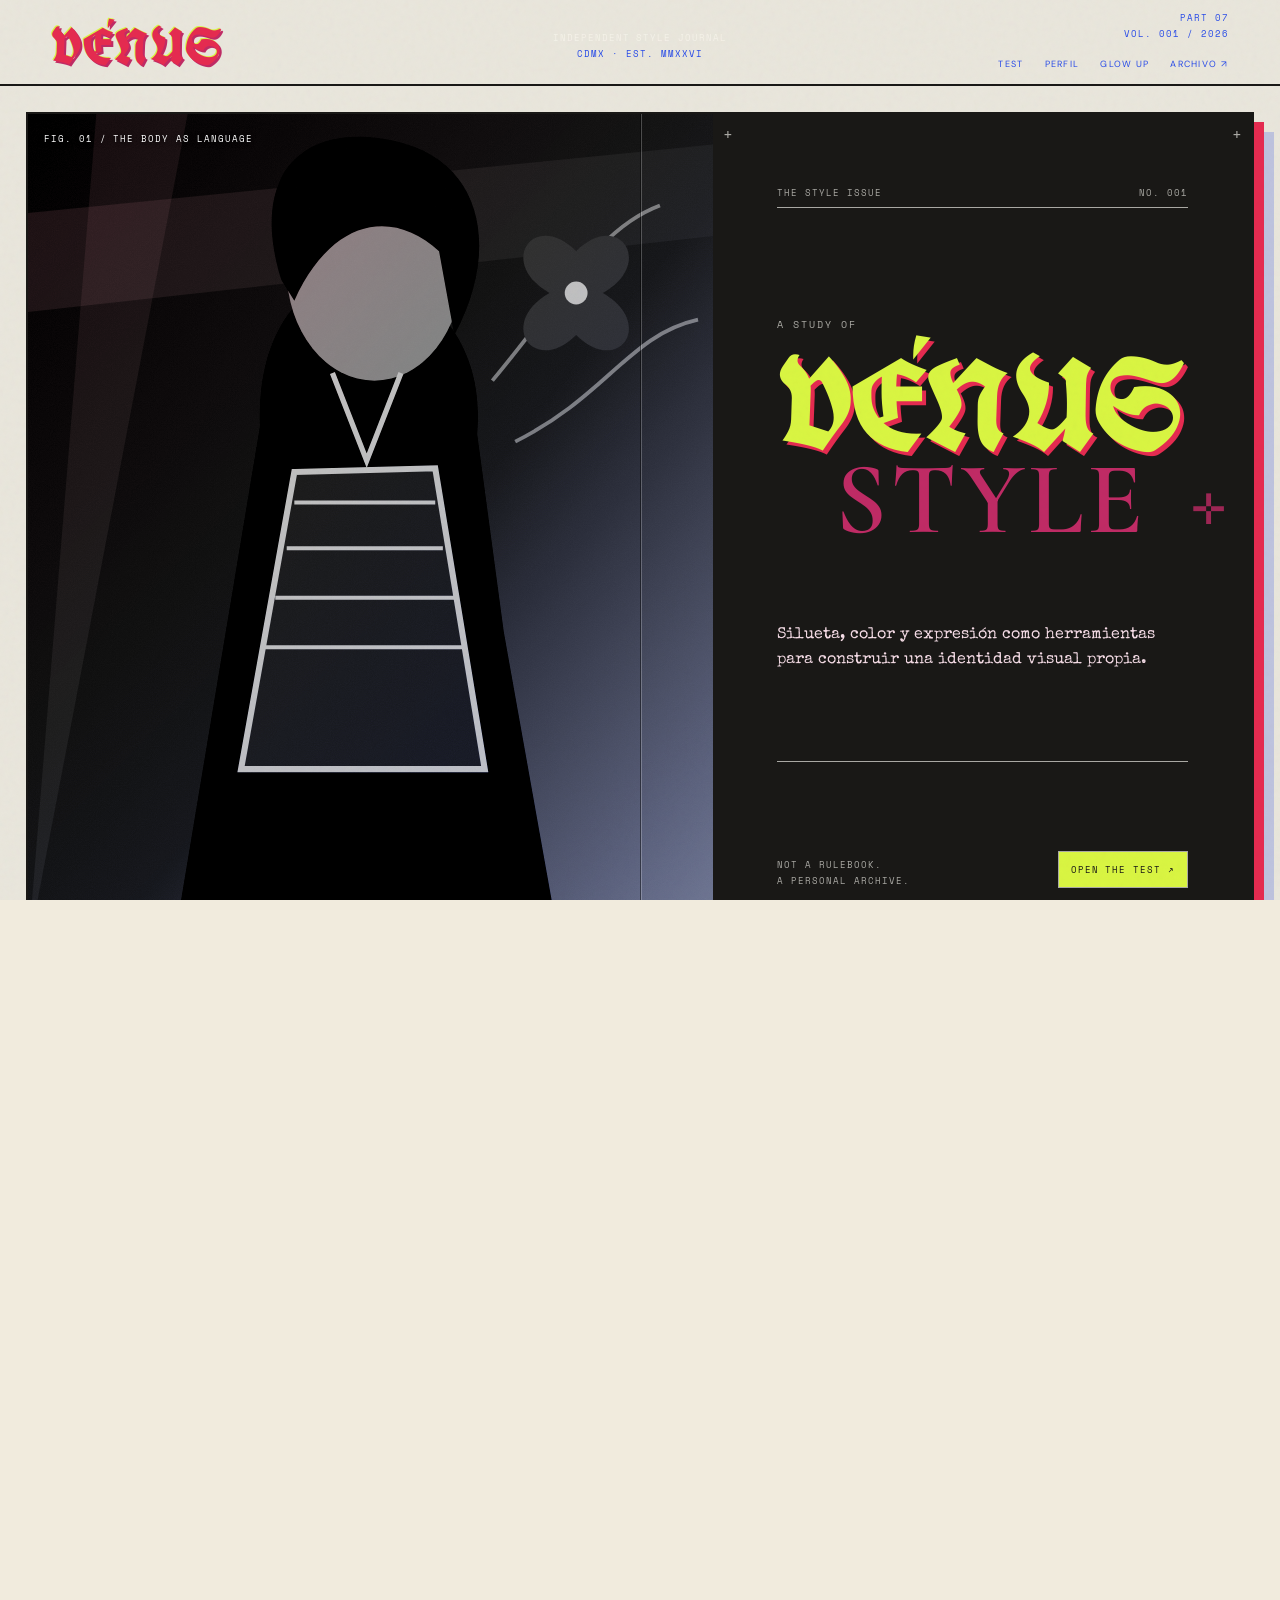
==== index.html @ 37c967b7 "fix: load shared navigation behavior on every page" ====
<!doctype html>
<html lang="es">
<head>
<meta charset="utf-8">
<meta name="viewport" content="width=device-width, initial-scale=1">
<meta name="theme-color" content="#171717">
<meta name="description" content="VÉNUS: archivo editorial de silueta, color y expresión personal."><meta name="robots" content="noindex,nofollow,noarchive">
<title>VÉNUS — Personal Style Journal / Part 07</title>
<link rel="preconnect" href="https://fonts.googleapis.com">
<link rel="preconnect" href="https://fonts.gstatic.com" crossorigin>
<link href="https://fonts.googleapis.com/css2?family=UnifrakturCook:wght@700&family=Special+Elite&family=Space+Mono:wght@400;700&family=Cormorant+Garamond:ital,wght@0,500;0,600;1,500;1,600&family=DM+Sans:wght@400;500;600;700&display=swap" rel="stylesheet">
<link rel="stylesheet" href="styles.css">
</head>
<body class="venus-home">
<a class="v-skip" href="#contenido">Saltar al contenido</a>
<header class="journal-masthead">
  <a class="journal-logo" href="index.html" aria-label="VÉNUS, inicio">VÉNUS</a>
  <div class="masthead-center">INDEPENDENT STYLE JOURNAL<br><span>CDMX · EST. MMXXVI</span></div>
  <div class="masthead-issue">PART 07<br>VOL. 001 / 2026<br><nav class="masthead-links" data-global-nav aria-label="Navegación principal"><a data-nav-link href="app-v2.html">TEST</a><a data-nav-link href="perfil.html">PERFIL</a><a data-nav-link href="glowup.html">GLOW UP</a><a data-nav-link href="archivo.html">ARCHIVO ↗</a></div></div>
</header>
<main id="contenido" class="journal-main">
  <section class="cover-spread spread" aria-labelledby="cover-title">
    <div class="cover-image spread-page">
      <img src="assets/img/venus-editorial-punk.svg" alt="Fotografía editorial de moda con silueta dramática y movimiento">
      <span class="image-stamp">FIG. 01 / THE BODY AS LANGUAGE</span>
      <span class="image-credit">VÉNUS · ORIGINAL VECTOR PLATE</span>
    </div>
    <div class="cover-black spread-page">
      <div class="cut-mark cut-tl">+</div><div class="cut-mark cut-tr">+</div><div class="cut-mark cut-bl">+</div><div class="cut-mark cut-br">+</div>
      <div class="cover-meta"><span>THE STYLE ISSUE</span><span>NO. 001</span></div>
      <h1 id="cover-title"><span class="cover-small">A STUDY OF</span><span class="cover-venus">VÉNUS</span><span class="cover-title-line">STYLE</span></h1>
      <p class="cover-deck">Silueta, color y expresión como herramientas para construir una identidad visual propia.</p>
      <div class="cover-rule"></div>
      <div class="cover-bottom"><span>NOT A RULEBOOK.<br>A PERSONAL ARCHIVE.</span><a href="app-v2.html">OPEN THE TEST ↗</a></div>
      <span class="cross-glyph" aria-hidden="true">✛</span>
    </div>
  </section>

  <div class="ticker-strip"><span>FORM / COLOR / ATTITUDE</span><span>VÉNUS PERSONAL STYLE JOURNAL</span><span>PART 7 — 2026</span></div>

  <section class="editorial-spread spread" id="sistema">
    <div class="spread-copy spread-page">
      <div class="folio-line"><span>01 — THE INDEX</span><span>PAGE 02</span></div>
      <p class="type-kicker">A FIELD GUIDE TO YOURSELF</p>
      <h2>Vestirse también es una forma de <em>pensar.</em></h2>
      <p class="editorial-body">No venimos a dictar qué te favorece ni a convertir tu cuerpo en una ecuación. VÉNUS cruza sistemas de imagen, referencias culturales y exploración personal para que puedas reconocer tus propios códigos.</p>
      <p class="type-note">A PERSONAL STYLE STUDY / CDMX</p>
    </div>
    <figure class="spread-photo spread-page">
      <img src="assets/img/venus-editorial-lace.svg" alt="Editorial de moda urbana con prendas estructuradas">
      <figcaption>FIG. 02 — FORM IN MOTION / ARCHIVE IMAGE</figcaption>
    </figure>
  </section>

  <section class="departments" id="archivo">
    <div class="department-heading"><span>02 — DEPARTMENTS</span><h2>Inside this issue</h2><span>PAGE 03—04</span></div>
    <div class="department-grid">
      <a class="department-card department-test" href="app-v2.html">
        <img src="assets/img/venus-editorial-romantic.svg" alt="Retrato editorial en blanco y negro">
        <span class="department-number">01 / THE METHOD</span><h3>The style test</h3><span class="department-link">KIBBE + COLORIMETRY ↗</span>
      </a>
      <a class="department-card department-profile" href="perfil.html">
        <img src="assets/img/venus-editorial-punk.svg" alt="Composición editorial de prendas y moda">
        <span class="department-number">02 / PERSONAL ARCHIVE</span><h3>Your profile</h3><span class="department-link">YOUR FORMULA ↗</span>
      </a>
      <a class="department-card department-glow" href="glowup.html">
        <img src="assets/img/venus-editorial-lace.svg" alt="Detalle de estilismo de moda">
        <span class="department-number">03 / FIELD NOTES</span><h3>Glow Up</h3><span class="department-link">THE DAILY PRACTICE ↗</span>
      </a>
      <a class="department-card department-visual" href="visual-test.html">
        <img src="assets/img/venus-editorial-romantic.svg" alt="Retrato de moda de alto contraste">
        <span class="department-number">04 / IMAGE RESEARCH</span><h3>Visual archive</h3><span class="department-link">REFERENCE LIBRARY ↗</span>
      </a>
    </div>
  </section>

  <section class="closing-spread spread">
    <div class="closing-image spread-page"><img src="assets/img/venus-editorial-punk.svg" alt="Retrato de moda editorial con estética urbana"><span>FIG. 03 / NO FIXED IDENTITY</span></div>
    <div class="closing-copy spread-page"><span class="folio-line">PART 07 / PAGE 05</span><div class="closing-cross">✛</div><h2>Tu estilo no necesita permiso.</h2><p>Empieza por observar. Después prueba, contradice, cambia de opinión. La identidad no es una respuesta final.</p><a href="app-v2.html">DISCOVER YOUR FORMULA ↗</a><small>VÉNUS © 2026 · INDEPENDENT STYLE JOURNAL · ALL RIGHTS RESERVED</small></div>
  </section>
</main>
<footer class="journal-footer"><span>VÉNUS / ESTUDIO DE IMAGEN</span><span>PRINTED MATTER FOR DIGITAL BODIES</span><span><a href="archivo.html">ARCHIVO / REFERENCIAS ↗</a> · PAGE 06 · CDMX</span></footer>
<script>document.querySelectorAll("[data-nav-link]").forEach(a=>{const p=new URL(a.href,location.href).pathname.split("/").pop()||"index.html";if(p===(location.pathname.split("/").pop()||"index.html"))a.setAttribute("aria-current","page")});</script><script src="assets/js/navigation.js" defer></script>
</body>
</html>
---- styles.css ----
/* VÉNUS — shared editorial system
   Reference study: Chrome Hearts Magazine, PDF pages 1–7.
   Translation: blackletter display accents, contrasting editorial serif,
   compact sans captions, broken grids, image-led spreads, print-like rules,
   paper grain and variable density. No test logic lives in this file. */
@import url('https://fonts.googleapis.com/css2?family=UnifrakturCook:wght@700&family=UnifrakturMaguntia&family=Special+Elite&family=Space+Mono:wght@400;700&family=Cormorant+Garamond:ital,wght@0,500;0,600;1,500;1,600&family=DM+Sans:wght@400;500;600;700&display=swap');
:root{
 --v-paper:#e9e6dc;--v-paper-light:#f5f2e9;--v-ink:#191816;--v-muted:#666158;
 --v-rule:rgba(25,24,22,.28);--v-accent:#702b31;--v-olive:#68644e;
 --v-white:#fbf9f2;--v-display:'UnifrakturMaguntia',Georgia,serif;--v-blackletter:'UnifrakturMaguntia',Georgia,serif;--v-caption:'Space Mono',monospace;
 --v-editorial:'Cormorant Garamond',Georgia,serif;--v-body:'DM Sans',Arial,sans-serif;
 --v-gutter:clamp(18px,4vw,64px);--v-max:1440px;
}
*,*::before,*::after{box-sizing:border-box}
html{scroll-behavior:smooth}
body{font-family:var(--v-body);background:var(--v-paper);color:var(--v-ink)}
body::before{content:"";position:fixed;inset:0;z-index:999;pointer-events:none;opacity:.12;background-image:url("data:image/svg+xml,%3Csvg viewBox='0 0 180 180' xmlns='http://www.w3.org/2000/svg'%3E%3Cfilter id='n'%3E%3CfeTurbulence type='fractalNoise' baseFrequency='.86' numOctaves='3' stitchTiles='stitch'/%3E%3C/filter%3E%3Crect width='100%25' height='100%25' filter='url(%23n)' opacity='.24'/%3E%3C/svg%3E");mix-blend-mode:multiply}
a{color:inherit;text-underline-offset:4px;text-decoration-thickness:1px}
a:hover{color:var(--v-accent)}
:focus-visible{outline:2px solid var(--v-accent);outline-offset:4px}
button,input,textarea,select{font:inherit}
button{cursor:pointer}
img{max-width:100%}
.v-skip{position:absolute;left:-9999px;top:8px;z-index:2000;background:var(--v-ink);color:var(--v-white);padding:12px}
.v-skip:focus{left:8px}
.v-masthead,.top,.topbar,nav{background:var(--v-paper);color:var(--v-ink);backdrop-filter:none;box-shadow:none;border-bottom:1px solid var(--v-rule)}
.logo,.topbar-logo,.onboard-logo{font-family:var(--v-display);font-weight:400;letter-spacing:.02em}
nav .logo,.top .logo,.topbar-logo{font-size:clamp(25px,3vw,38px)}
.nav-home,.top a,.topbar-tag{font-family:var(--v-body);font-size:10px;letter-spacing:.14em;text-transform:uppercase}
h1,h2,h3,.section-title,.section-heading,.onboard-title,.home-hero-name,.story-title,.mb-cover-name,.venus-reveal-title{font-family:var(--v-editorial);font-weight:600;letter-spacing:-.035em}
h1 em,h2 em,.section-title em{color:var(--v-accent)}
.eyebrow,.section-label,.section-sub,.section-intro,.card-number,.mb-cover-eyebrow,.mb-section-head,.mb-section-title,.story-kicker,.story-footer,.sec-label,.home-hero-label,.topbar-tag,.nav-label,.chip-label{font-family:var(--v-body);text-transform:uppercase;letter-spacing:.16em;font-size:9px}
button,.btn,.btn-primary,.btn-next,.gender-start,.reference-btn,.btn-wine,.btn-secondary,.chat-send,.nav-btn{border-radius:0;box-shadow:none;transition:background-color .18s ease,color .18s ease,border-color .18s ease,transform .18s ease}
button:hover,.btn:hover,.btn-primary:hover,.btn-next:hover,.gender-start:hover,.reference-btn:hover,.btn-wine:hover,.btn-secondary:hover{transform:translateY(-2px);box-shadow:none}
input,textarea,select{border-radius:0;box-shadow:none}
.card,.gender-opt,.opt,.garment-card,.palette-swatch-block,.reference-tile,.celeb-card,.makeup-card,.proportion-card,.avoids-card,.quote-block,.story,.compare-slot,.stat-card,.next-task-card,.entry-card,.task-card,.card-content{border-radius:0;box-shadow:none}
.card,.gender-opt,.opt,.garment-card,.palette-swatch-block,.reference-tile,.celeb-card,.makeup-card,.proportion-card,.avoids-card,.quote-block,.story,.compare-slot,.stat-card,.entry-card{border:1px solid var(--v-rule)}
nav a,.nav-home,.top a,.nav-btn,.bottom-nav a{transition:color .18s ease}
nav a:hover,.nav-home:hover,.top a:hover{color:var(--v-accent)}
/* Test and result pages */
nav{border-bottom:1px solid var(--v-rule)}
.progress-track,.hero-bar{border-radius:0;background:rgba(25,24,22,.16)}
.progress-fill,.hero-bar-fill{border-radius:0;background:var(--v-accent)}
.section-dot{border-radius:0}
.gender-screen,.section-intro,.question-block,.selfie-upload-area,.mb-section,.inspiration-hub{background:transparent}
.gender-opt,.opt{background:var(--v-paper-light)}
.gender-opt.selected,.opt.selected,.opt:focus-visible{border-color:var(--v-accent);background:#e4ddd0}
.gender-start,.btn-next,.btn-primary,.reference-btn,.btn-wine{background:var(--v-ink);color:var(--v-white);border:1px solid var(--v-ink)}
.btn-back,.btn-secondary,.btn-home,.btn-restart{background:transparent;color:var(--v-ink);border:1px solid var(--v-rule)}
.mb-cover,.venus-reveal-card,.story{background:var(--v-ink);color:var(--v-paper-light);border:1px solid var(--v-ink)}
.mb-cover-eyebrow,.story-kicker,.story-footer{color:#d2c6ad}
.formula-chip{border-radius:0;border:1px solid var(--v-rule)}
.palette-swatches i,.venus-reveal-swatches i,.story-swatches i{border-radius:0}
.result-actions{gap:10px}
.venus-reveal{backdrop-filter:none}
.venus-reveal-title{font-family:var(--v-editorial)}
.inspiration-hub,.venus-save-panel{border-top:1px solid var(--v-rule);border-radius:0}
.reference-tile img,.mosaic-item img,.celeb-avatar,.selfie-thumb{filter:saturate(.78) contrast(1.05)}
/* Glow Up app shell: preserve its fixed-height interaction model */
html:has(.shell),body:has(.shell){background:var(--v-paper)}
.shell{background:var(--v-paper);border-left:1px solid var(--v-rule);border-right:1px solid var(--v-rule)}
.topbar{border-bottom:1px solid var(--v-rule)}
.bottom-nav{background:var(--v-paper);border-top:1px solid var(--v-rule);box-shadow:none}
.nav-btn.active,.nav-btn[aria-current="page"]{color:var(--v-accent)}
.stat-card,.card,.next-task-card,.diary-composer,.chat-form{background:var(--v-paper-light)}
.chat-messages .msg{border-radius:0}
.toast{border-radius:0}
/* Profile */
.top{padding-inline:var(--v-gutter)}
.layout{max-width:var(--v-max)}
.story{position:relative}
.story-title{font-size:clamp(42px,6vw,76px)}
.btn{background:var(--v-ink);color:var(--v-white);border:1px solid var(--v-ink)}
.btn.alt{background:transparent;color:var(--v-ink)}
/* Respect motion preferences */
@media(prefers-reduced-motion:reduce){html{scroll-behavior:auto}*,*::before,*::after{animation-duration:.01ms;animation-iteration-count:1;transition-duration:.01ms}}
@media(min-width:768px){
 .layout{grid-template-columns:1.05fr .8fr}
 .story{min-height:680px}
}
@media(max-width:767px){
 .layout{grid-template-columns:1fr;gap:24px;padding:32px 18px 56px}
 .story{min-height:480px;position:relative}
 .top{padding:14px 18px}
 .result-actions,.actions{flex-wrap:wrap}
 .result-actions button,.actions button{flex:1 1 140px}
}

/* ── VÉNUS / issue 02: magazine-first layer ─────────────────────
   A publication with interactive departments, not a dashboard skin.
   Shared by the landing page, test, profile and Glow Up. */
:root{
 --v-paper:#e8e4d9;--v-paper-light:#f3f0e7;--v-ink:#171615;
 --v-accent:#6f252d;--v-muted:#655f58;--v-rule:rgba(23,22,21,.32);
 --v-display:'UnifrakturMaguntia',Georgia,serif;
 --v-editorial:'Cormorant Garamond',Georgia,serif;
 --v-body:'DM Sans',Arial,sans-serif;
}
body{background-color:var(--v-paper)}
body::before{opacity:.09}
nav{min-height:68px;padding:12px var(--v-gutter);background:var(--v-paper);backdrop-filter:none;border-bottom:1px solid var(--v-ink)}
nav::after{content:"INDEPENDENT STYLE JOURNAL  /  ISSUE 02";font:9px var(--v-body);letter-spacing:.16em;color:var(--v-muted)}
.logo,.topbar-logo,.onboard-logo{font-family:var(--v-display);font-size:clamp(28px,3.5vw,40px);letter-spacing:.02em}
.nav-home{border:0;border-radius:0;border-bottom:1px solid var(--v-ink);padding:7px 0;background:transparent;font:9px var(--v-body);letter-spacing:.14em;text-transform:uppercase}
main{max-width:1120px;padding:42px var(--v-gutter) 80px}
.progress-wrap{grid-column:1;align-self:start;position:sticky;top:92px;margin:10px 0 0;padding:20px 16px 20px 0;border-top:1px solid var(--v-ink);border-bottom:1px solid var(--v-rule)}
.progress-wrap::before{content:"CONTENTS  /  01—04";display:block;margin-bottom:18px;font:9px var(--v-body);letter-spacing:.16em;color:var(--v-accent)}
.progress-meta{font:9px var(--v-body);text-transform:uppercase;letter-spacing:.12em;color:var(--v-muted)}
.progress-track,.progress-fill,.section-dot{border-radius:0}
.progress-track{height:3px;background:rgba(23,22,21,.15)}
.progress-fill{background:var(--v-accent)}
.section-dots{gap:3px}
.section-dot{height:4px;background:rgba(23,22,21,.14)}
.section-dot.active,.section-dot.done{background:var(--v-accent)}
#gender-screen,#quiz-wrap,#selfie-wrap{grid-column:2;max-width:760px;width:100%;margin-left:auto}
#result-wrap{grid-column:1/-1;width:100%}
.section-icon{display:none}
.section-intro,.gender-screen{text-align:left;align-items:flex-start;justify-content:flex-start;padding:30px 0 38px;min-height:0}
.section-label{font:9px var(--v-body);letter-spacing:.18em;color:var(--v-accent)}
.section-title{font:600 clamp(38px,5.2vw,68px)/.92 var(--v-editorial);letter-spacing:-.035em;max-width:700px;margin:10px 0 14px}
.section-sub{font:13px/1.75 var(--v-body);color:var(--v-muted);margin:0;max-width:520px}
.gender-grid{grid-template-columns:repeat(3,minmax(0,1fr));gap:0;width:100%;border-top:1px solid var(--v-rule);border-bottom:1px solid var(--v-rule);margin-top:30px}
.gender-opt{border:0;border-right:1px solid var(--v-rule);padding:24px 12px;background:transparent;text-align:left}
.gender-opt:last-child{border-right:0}
.gender-opt.selected{background:#ded8ca;outline:1px solid var(--v-accent)}
.gender-icon{font:32px var(--v-editorial);color:var(--v-accent)}
.gender-name{font:10px var(--v-body);letter-spacing:.1em;text-transform:uppercase}
.gender-start,.btn-next,.btn-back,.btn-secondary,.btn-primary,.btn-wine{border-radius:0;box-shadow:none;text-transform:uppercase;letter-spacing:.12em;font:10px var(--v-body);padding:14px 20px}
.gender-start,.btn-next,.btn-primary,.btn-wine{background:var(--v-ink);border:1px solid var(--v-ink);color:var(--v-paper-light)}
.btn-back,.btn-secondary{background:transparent;border:1px solid var(--v-rule);color:var(--v-ink)}
.question-block{padding:24px 0 28px;margin:0;border-top:1px solid var(--v-rule)}
.q-text{font:600 clamp(25px,3.2vw,39px)/1.05 var(--v-editorial);letter-spacing:-.02em;margin-bottom:9px}
.q-hint{font:12px/1.7 var(--v-body);color:var(--v-muted);max-width:600px}
.opt-grid{gap:0;border-top:1px solid var(--v-rule)}
.opt{border:0;border-bottom:1px solid var(--v-rule);border-radius:0;background:transparent;padding:15px 12px;text-align:left}
.opt:hover,.opt.selected{background:#ded8ca;border-color:var(--v-rule)}
.opt.selected::after{content:"SELECTED";font:8px var(--v-body);letter-spacing:.13em;top:50%;right:12px;transform:translateY(-50%);color:var(--v-accent)}
.opt-name{font:600 18px var(--v-editorial)}
.opt-desc{font:11px/1.5 var(--v-body);color:var(--v-muted)}
.opt.horizontal{padding:14px 12px}
.swatch{border-radius:0}
.selfie-upload-area{border:1px dashed var(--v-accent);border-radius:0;background:transparent}
.nav-btns{border-top:1px solid var(--v-ink);padding-top:18px}
.mb-cover{border-radius:0;box-shadow:none;background:var(--v-ink);border:1px solid var(--v-ink);padding:clamp(28px,6vw,76px);min-height:390px;display:flex;flex-direction:column;justify-content:space-between;position:relative;overflow:hidden}
.mb-cover::after{content:"VÉNUS  /  PERSONAL STYLE JOURNAL";position:absolute;right:20px;top:20px;writing-mode:vertical-rl;font:8px var(--v-body);letter-spacing:.18em;color:rgba(243,240,231,.58)}
.mb-cover-name{font:400 clamp(52px,10vw,126px)/.84 var(--v-display);letter-spacing:0;max-width:850px}
.mb-cover-tagline{font:italic 500 clamp(20px,3vw,34px) var(--v-editorial);max-width:600px}
.mb-cover-eyebrow,.mb-section-head,.mb-section-title,.chip-label{font:9px var(--v-body);letter-spacing:.16em;text-transform:uppercase}
.mb-section{border-top:1px solid var(--v-ink);padding:28px 0;margin-top:28px}
.mb-section-head{display:flex;align-items:baseline;gap:16px}
.mb-section-icon{font:italic 18px var(--v-editorial);color:var(--v-accent)}
.mb-section-title{font:600 clamp(27px,4vw,43px) var(--v-editorial);letter-spacing:-.02em;text-transform:none}
.proportion-card,.garment-card,.makeup-card,.quote-block,.reference-tile,.palette-swatch-block{border-radius:0;box-shadow:none}
.mosaic{gap:6px}
.mosaic-item{border-radius:0;overflow:hidden;position:relative}
.mosaic-item img{filter:grayscale(.55) contrast(1.12) sepia(.14);transition:filter .35s ease,transform .5s ease}
.mosaic-item:hover img{filter:grayscale(.1) contrast(1.08);transform:scale(1.025)}
.mosaic-cap{font:8px var(--v-body);letter-spacing:.13em;text-transform:uppercase}
.result-actions button{border-radius:0}
.topbar{background:var(--v-paper);backdrop-filter:none;border-bottom:1px solid var(--v-ink)}
.topbar::after{content:"FIELD NOTES  /  PERSONAL ARCHIVE";font:8px var(--v-body);letter-spacing:.14em;color:var(--v-muted)}
.shell{max-width:620px;border-inline:1px solid var(--v-rule)}
.scroll-area{background:var(--v-paper)}
.home-hero{border-radius:0;background:var(--v-ink);box-shadow:none}
.home-hero::before{display:none}
.home-hero::after{content:"V";font:150px var(--v-display);color:rgba(255,255,255,.08)}
.stat-card,.card,.plan-task,.next-task-card{border-radius:0;box-shadow:none;border:1px solid var(--v-rule);background:var(--v-paper-light)}
.stat-card::before{display:none}
.bottom-nav{background:var(--v-paper);backdrop-filter:none;border-top:1px solid var(--v-ink);box-shadow:none}
.nav-btn .nav-icon{display:none}
.nav-btn .nav-label{font:8px var(--v-body);letter-spacing:.12em;text-transform:uppercase}
.top,.layout{background:transparent}
.story{border-radius:0;box-shadow:none}
.story-title{font:400 clamp(50px,7vw,88px)/.88 var(--v-display)}
.v-colophon{display:block;padding:20px var(--v-gutter);border-top:1px solid var(--v-ink);font:8px var(--v-body);letter-spacing:.16em;text-transform:uppercase;color:var(--v-muted)}
@media(min-width:768px){
 body:has(.progress-wrap) main{display:grid;grid-template-columns:minmax(190px,.32fr) minmax(0,1fr);column-gap:clamp(30px,5vw,90px);align-items:start}
 body:has(.progress-wrap) .progress-wrap{grid-column:1}
 body:has(.progress-wrap) #gender-screen,body:has(.progress-wrap) #quiz-wrap,body:has(.progress-wrap) #selfie-wrap{grid-column:2}
 body:has(.progress-wrap) #result-wrap{grid-column:1/-1}
}
@media(max-width:767px){
 nav{min-height:58px;padding:10px 18px}
 nav::after{font-size:7px;max-width:120px;text-align:right}
 main{padding:28px 18px 60px}
 .progress-wrap{position:relative;top:auto;margin:0 0 20px;padding:12px 0;border-bottom:1px solid var(--v-rule)}
 .progress-wrap::before{margin-bottom:8px}
 #gender-screen,#quiz-wrap,#selfie-wrap{grid-column:1}
 #result-wrap{grid-column:1}
 .gender-grid{grid-template-columns:repeat(3,minmax(0,1fr))}
 .gender-opt{padding:18px 7px}
 .gender-name{font-size:8px}
 .section-intro,.gender-screen{padding:18px 0 26px}
 .section-title{font-size:clamp(36px,10vw,52px)}
 .question-block{padding:18px 0 22px}
 .opt-grid.cols-2{grid-template-columns:1fr 1fr}
 .opt{padding:12px 9px}
 .opt-name{font-size:16px}
 .mb-cover{min-height:320px;padding:24px}
 .mb-cover-name{font-size:clamp(46px,13vw,70px)}
 .mb-section{padding:20px 0}
 .mosaic{grid-template-columns:1fr 1fr}
 .mosaic-item:first-child{grid-column:1/-1}
 .topbar::after{font-size:7px}
}
@media(prefers-reduced-motion:reduce){.mosaic-item img{transition:none}}

/* Editorial plate for the Glow Up home cover. The photo is atmospheric,
   while the text and progress controls remain high-contrast and readable. */
.home-hero{
 background-color:var(--v-ink);
 background-image:linear-gradient(90deg,rgba(23,22,21,.88) 0%,rgba(23,22,21,.58) 58%,rgba(23,22,21,.3) 100%),url('assets/img/venus-editorial-punk.svg');
 background-size:cover;background-position:center 35%;
}
.home-hero::after{content:"VÉNUS / PLATE 04";font:9px var(--v-body);letter-spacing:.16em;writing-mode:vertical-rl;bottom:18px;left:auto;right:14px;color:rgba(255,255,255,.72)}
.story::before{content:"PLATE 03  /  PERSONAL ARCHIVE";display:block;font:8px var(--v-body);letter-spacing:.16em;color:var(--v-muted);position:absolute;top:14px;left:16px}


/* =========================================================
   ISSUE 07 — PRINTED SPREAD SYSTEM
   Shared visual language for every VÉNUS page.
   ========================================================= */

:root{
 --v-paper:#c9c8c3;--v-paper-light:#deddd7;--v-paper-dark:#aaa9a3;
 --v-ink:#171717;--v-black:#080808;--v-red:#8f1d24;--v-silver:#aaa9a4;
 --v-display:'UnifrakturCook','UnifrakturMaguntia',serif;
 --v-typewriter:'Special Elite',monospace;--v-caption:'Space Mono',monospace;
 --v-rule:rgba(15,15,15,.68);
}
html{background:var(--v-paper)}
body{background-color:var(--v-paper);background-image:radial-gradient(ellipse at 22% 18%,rgba(255,255,255,.22),transparent 40%),radial-gradient(ellipse at 80% 75%,rgba(0,0,0,.12),transparent 44%),url("data:image/svg+xml,%3Csvg viewBox='0 0 240 240' xmlns='http://www.w3.org/2000/svg'%3E%3Cfilter id='paper'%3E%3CfeTurbulence type='fractalNoise' baseFrequency='.035' numOctaves='4' seed='17'/%3E%3CfeColorMatrix type='saturate' values='0'/%3E%3C/filter%3E%3Crect width='100%25' height='100%25' filter='url(%23paper)' opacity='.28'/%3E%3C/svg%3E")}
body::before{opacity:.18;mix-blend-mode:multiply}
img{border-radius:0}
figure{margin:0}
.spread{display:grid;grid-template-columns:minmax(0,1fr) minmax(0,1fr);position:relative;isolation:isolate}
.spread::after{content:"";position:absolute;z-index:4;top:0;bottom:0;left:50%;width:1px;background:rgba(0,0,0,.45);box-shadow:1px 0 rgba(255,255,255,.24);pointer-events:none}
.spread-page{min-width:0;position:relative;overflow:hidden;border:1px solid var(--v-ink)}
.type-kicker,.type-note,.folio-line,.image-stamp,.image-credit,.department-heading>span,.department-number,.department-link,.journal-footer,.masthead-center,.masthead-issue,.cover-meta,.cover-bottom,.ticker-strip,.spread-photo figcaption,.closing-image>span{font:9px var(--v-caption);letter-spacing:.11em;text-transform:uppercase}
.cut-mark{position:absolute;color:var(--v-silver);font:16px var(--v-caption);z-index:3}
.cut-tl{top:8px;left:10px}.cut-tr{top:8px;right:10px}.cut-bl{bottom:8px;left:10px}.cut-br{bottom:8px;right:10px}
.journal-masthead{height:86px;padding:10px clamp(16px,4vw,58px);display:grid;grid-template-columns:1fr 1fr 1fr;align-items:center;background:var(--v-black);color:var(--v-paper-light);border-bottom:3px double var(--v-silver)}
.journal-logo{font:700 clamp(34px,4vw,54px) var(--v-display);color:var(--v-paper-light);text-decoration:none;letter-spacing:.02em}
.masthead-center{text-align:center;line-height:1.8}.masthead-center span{color:var(--v-silver)}
.masthead-issue{text-align:right;line-height:1.8;color:var(--v-silver)}
.journal-main{max-width:1600px;margin:0 auto;padding:clamp(10px,2vw,28px)}
.cover-spread{min-height:min(760px,calc(100svh - 120px));grid-template-columns:1.12fr .88fr;border:2px solid var(--v-black);background:var(--v-black)}
.cover-image{min-height:560px;border:0}
.cover-image img,.spread-photo img,.department-card img,.closing-image img{width:100%;height:100%;object-fit:cover;display:block;filter:grayscale(1) contrast(1.25) brightness(.86);mix-blend-mode:normal}
.cover-image img{object-position:50% 35%}
.cover-image::after,.closing-image::after{content:"";position:absolute;inset:0;background:linear-gradient(135deg,rgba(143,29,36,.28),transparent 55%);mix-blend-mode:multiply;pointer-events:none}
.image-stamp,.image-credit{position:absolute;left:16px;color:white;z-index:2;text-shadow:0 1px 5px #000}.image-stamp{top:18px}.image-credit{bottom:16px;color:#ddd}
.cover-black{background:var(--v-black);color:var(--v-paper-light);padding:clamp(26px,5vw,74px);display:flex;flex-direction:column;justify-content:space-between;border:0}
.cover-meta{display:flex;justify-content:space-between;color:var(--v-silver);padding:8px 0;border-bottom:1px solid var(--v-silver)}
.cover-black h1{margin:5vh 0 2vh;font-weight:400;line-height:.75;letter-spacing:-.04em}
.cover-small{display:block;font:10px var(--v-caption);letter-spacing:.2em;margin-bottom:22px;color:var(--v-silver)}
.cover-venus{display:block;font:700 clamp(70px,10vw,150px)/.82 var(--v-display);white-space:nowrap}
.cover-title-line{display:block;font:600 clamp(56px,8vw,116px)/.8 'Cormorant Garamond',serif;letter-spacing:.04em;margin-left:14%}
.cover-deck{font:16px/1.55 var(--v-typewriter);max-width:390px;color:#d1d0cb}
.cover-rule{border-top:1px solid var(--v-silver);margin:24px 0}
.cover-bottom{display:flex;justify-content:space-between;gap:15px;align-items:end;color:var(--v-silver);line-height:1.7}
.cover-bottom a,.closing-copy>a{color:var(--v-paper-light);text-decoration:none;border:1px solid var(--v-silver);padding:12px 15px}
.cover-bottom a:hover,.closing-copy>a:hover{background:var(--v-red);color:white}
.cross-glyph{position:absolute;right:26px;top:44%;font-size:42px;color:var(--v-red);opacity:.8}
.ticker-strip{display:flex;justify-content:space-between;gap:16px;padding:12px 8px;border-bottom:1px solid var(--v-ink);color:var(--v-ink);overflow:hidden}
.editorial-spread{margin-top:clamp(18px,3vw,42px);min-height:540px;border:1px solid var(--v-ink)}
.spread-copy{padding:clamp(28px,5vw,78px);background:var(--v-paper-light);display:flex;flex-direction:column;justify-content:center}
.folio-line{display:flex;justify-content:space-between;border-bottom:1px solid var(--v-ink);padding-bottom:12px}
.type-kicker{margin:36px 0 16px;color:var(--v-red)}
.spread-copy h2,.closing-copy h2{font:600 clamp(42px,6vw,84px)/.88 'Cormorant Garamond',serif;max-width:620px;margin:0 0 24px}
.spread-copy h2 em{color:var(--v-red)}
.editorial-body{font:16px/1.7 var(--v-typewriter);max-width:520px}
.type-note{margin-top:38px;padding-top:12px;border-top:1px solid var(--v-ink)}
.spread-photo{min-height:540px;border-left:0}
.spread-photo img{filter:grayscale(1) contrast(1.3) sepia(.15)}
.spread-photo figcaption{position:absolute;bottom:0;left:0;right:0;padding:14px;background:rgba(0,0,0,.82);color:#eee}
.departments{margin-top:clamp(36px,6vw,84px);border:1px solid var(--v-ink);background:var(--v-paper-light);padding:clamp(18px,3vw,38px)}
.department-heading{display:grid;grid-template-columns:1fr auto 1fr;align-items:center;gap:12px;border-bottom:2px solid var(--v-ink);padding-bottom:16px;margin-bottom:16px}
.department-heading h2{font:700 clamp(28px,4vw,48px) var(--v-display);margin:0;text-align:center}
.department-heading>span:last-child{text-align:right}
.department-grid{display:grid;grid-template-columns:repeat(4,minmax(0,1fr));gap:0}
.department-card{position:relative;min-height:370px;padding:0 0 15px;display:flex;flex-direction:column;justify-content:end;overflow:hidden;border-right:1px solid var(--v-ink);color:var(--v-paper-light);text-decoration:none;background:var(--v-black)}
.department-card:last-child{border:0}
.department-card img{position:absolute;inset:0;z-index:0;opacity:.68;transition:transform .45s ease,filter .3s ease}
.department-card::after{content:"";position:absolute;inset:0;background:linear-gradient(0deg,rgba(0,0,0,.94),rgba(0,0,0,.02) 75%)}
.department-card:hover img{transform:scale(1.04);filter:grayscale(.2) contrast(1.2)}
.department-card>span,.department-card h3{position:relative;z-index:1;margin-left:16px;margin-right:12px}
.department-number{margin-bottom:8px;color:#d5d2ca}
.department-card h3{font:700 clamp(27px,3vw,40px) var(--v-display);margin-top:0;margin-bottom:10px}
.department-link{font-size:8px;color:#ddd}
.closing-spread{margin-top:clamp(18px,3vw,42px);grid-template-columns:1.05fr .95fr;border:2px solid var(--v-black);background:var(--v-black)}
.closing-image{min-height:520px;border:0}
.closing-copy{padding:clamp(26px,5vw,70px);background:var(--v-black);color:var(--v-paper-light);display:flex;flex-direction:column;justify-content:center}
.closing-copy .folio-line{border-color:#888}
.closing-cross{font-size:48px;color:var(--v-red);margin:40px 0 12px}
.closing-copy p{font:15px/1.7 var(--v-typewriter);max-width:440px;margin-bottom:28px}
.closing-copy>a{align-self:flex-start;font:9px var(--v-caption);letter-spacing:.12em}
.closing-copy small{margin-top:48px;color:#aaa;font:8px var(--v-caption);letter-spacing:.1em}
.journal-footer{display:flex;justify-content:space-between;gap:12px;padding:20px clamp(16px,4vw,58px);background:var(--v-black);color:#c9c8c3}
.cut-mark{user-select:none}
@media(max-width:760px){
 .journal-masthead{height:70px;grid-template-columns:1fr auto;padding:8px 16px}
 .masthead-center{display:none}.masthead-issue{font-size:8px}
 .journal-main{padding:8px}
 .spread{grid-template-columns:1fr}
 .spread::after{display:none}
 .cover-spread{min-height:0}
 .cover-image{min-height:56svh}
 .cover-black{min-height:500px;padding:28px 24px}
 .cover-black h1{margin:48px 0 22px}
 .cover-venus{font-size:clamp(74px,19vw,116px)}
 .cover-title-line{font-size:clamp(58px,15vw,86px)}
 .cover-deck{font-size:14px}
 .ticker-strip{font-size:8px;flex-wrap:wrap}
 .ticker-strip span:nth-child(2){display:none}
 .editorial-spread{min-height:0}
 .spread-copy{min-height:460px;padding:30px 24px}
 .spread-photo{min-height:440px;border-top:0}
 .department-heading{grid-template-columns:1fr auto}.department-heading h2{grid-column:1/-1;grid-row:1;text-align:left}.department-heading>span{font-size:8px}
 .department-grid{grid-template-columns:1fr 1fr}
 .department-card{min-height:300px;border-bottom:1px solid var(--v-ink)}
 .department-card:nth-child(2){border-right:0}
 .department-card:nth-child(3){border-bottom:0}
 .department-card h3{font-size:32px}
 .closing-image{min-height:55svh}
 .closing-copy{min-height:480px}
 .journal-footer{flex-direction:column;gap:8px;font-size:8px}
}
@media(prefers-reduced-motion:reduce){.department-card img{transition:none}}
/* Global magazine treatment for app, profile, test, and archive pages. */
body:not(.venus-home){background-color:var(--v-paper)}
body:not(.venus-home) main,.layout,.shell,.scroll-area{background-color:transparent}
body:not(.venus-home) nav,.topbar,.top{background:var(--v-black);color:var(--v-paper-light);border-bottom:3px double var(--v-silver)}
body:not(.venus-home) nav a,.top a{color:var(--v-paper-light)}
body:not(.venus-home) .logo,.topbar-logo,.logo{font-family:var(--v-display);color:var(--v-paper-light)}
body:not(.venus-home) h1,body:not(.venus-home) h2,body:not(.venus-home) h3{font-family:'Cormorant Garamond',serif}
body:not(.venus-home) .eyebrow,body:not(.venus-home) .section-label,body:not(.venus-home) .section-sub,.topbar-tag,.story-kicker,.story-footer,.note,.empty-state-text{font-family:var(--v-caption);letter-spacing:.08em}
body:not(.venus-home) .card,body:not(.venus-home) .gender-opt,body:not(.venus-home) .opt,body:not(.venus-home) .stat-card,body:not(.venus-home) .task-card,body:not(.venus-home) .entry-card,body:not(.venus-home) .story,body:not(.venus-home) .reference-tile,body:not(.venus-home) .mosaic-item{border-radius:0;box-shadow:none}
body:not(.venus-home) .card,body:not(.venus-home) .gender-opt,body:not(.venus-home) .opt,body:not(.venus-home) .stat-card,body:not(.venus-home) .task-card,body:not(.venus-home) .entry-card{border:1px solid var(--v-ink)}
body:not(.venus-home) .btn,body:not(.venus-home) button{border-radius:0;box-shadow:none}
body:not(.venus-home) img{filter:grayscale(.75) contrast(1.16) sepia(.12)}
body:not(.venus-home) .mb-cover,body:not(.venus-home) .story{background:var(--v-black);color:var(--v-paper-light)}
body:not(.venus-home) .opt.selected,body:not(.venus-home) .gender-opt.selected{background:#b8b5ad;border-color:var(--v-red)}
body:not(.venus-home) .btn-primary,body:not(.venus-home) .btn-next,body:not(.venus-home) .gender-start,body:not(.venus-home) .btn-wine{background:var(--v-black);border-color:var(--v-black);color:#eee}
body:not(.venus-home) .progress-fill{background:var(--v-red)}
@media(min-width:761px){
 body:not(.venus-home) .shell{border-inline:1px solid var(--v-ink)}
 body:not(.venus-home) .layout{max-width:1400px}
}
@media(max-width:760px){
 body:not(.venus-home) main{padding-left:14px;padding-right:14px}
}


/* ═══════════════════════════════════════════════════════════════
   VÉNUS / ISSUE 08 — PUNK BAROQUE
   Acid color, romantic ornament, tactile print and editorial motion.
   Shared across the complete experience. Functional quiz logic untouched.
═══════════════════════════════════════════════════════════════ */
:root{
 --v-paper:#f0e8d8;--v-paper-light:#fff8e9;--v-ink:#17131b;
 --v-accent:#e52b50;--v-muted:#615565;--v-rule:rgba(23,19,27,.34);
 --v-cherry:#e52b50;--v-cobalt:#284be8;--v-acid:#d8f34b;
 --v-fuchsia:#f05aa8;--v-gold:#c59a43;--v-wine:#671b37;
 --v-bluewash:#dce4ff;--v-pinkwash:#f9dce8;
}
html{scroll-behavior:smooth}
body{
 background-color:var(--v-paper);
 background-image:
  radial-gradient(ellipse at 12% 18%,rgba(240,90,168,.12),transparent 28%),
  radial-gradient(ellipse at 88% 42%,rgba(40,75,232,.10),transparent 30%),
  repeating-linear-gradient(0deg,rgba(23,19,27,.018) 0 1px,transparent 1px 4px);
}
body::before{opacity:.16;mix-blend-mode:multiply}
a:hover{color:var(--v-cherry)}
:focus-visible{outline-color:var(--v-cobalt)}
h1 em,h2 em,.section-title em{color:var(--v-cherry)}
nav,.top,.topbar,.v-masthead,.journal-masthead{
 background:var(--v-paper);border-bottom:2px solid var(--v-ink);
}
nav::after{color:var(--v-cherry)}
.logo,.topbar-logo,.onboard-logo,.journal-logo{ text-shadow:2px 2px 0 var(--v-fuchsia),-1px -1px 0 var(--v-acid) }
.nav-home,.top a,.topbar-tag{border-color:var(--v-cherry)}
button,.btn,.btn-primary,.btn-next,.gender-start,.reference-btn,.btn-wine,.btn-secondary,.chat-send,.nav-btn{
 transition:transform .28s cubic-bezier(.2,.8,.2,1),background-color .25s,color .25s,border-color .25s;
}
.gender-start,.btn-next,.btn-primary,.reference-btn,.btn-wine,.btn,.btn-primary{
 background:var(--v-cherry);border-color:var(--v-cherry);color:#fff8e9;
}
.gender-start:hover,.btn-next:hover,.btn-primary:hover,.reference-btn:hover,.btn-wine:hover,.btn:hover{
 background:var(--v-cobalt);border-color:var(--v-cobalt);transform:translate(-3px,-3px) rotate(-1deg);
}
.btn-back,.btn-secondary,.btn-home,.btn-restart,.btn.alt{
 border:1px solid var(--v-ink);background:var(--v-acid);color:var(--v-ink);
}
.card,.gender-opt,.opt,.garment-card,.palette-swatch-block,.reference-tile,.celeb-card,.makeup-card,.proportion-card,.avoids-card,.quote-block,.story,.compare-slot,.stat-card,.entry-card{
 border-color:rgba(23,19,27,.42);
}
.gender-opt,.opt,.card,.garment-card,.reference-tile,.celeb-card,.makeup-card,.proportion-card,.avoids-card,.stat-card,.entry-card{
 background-color:var(--v-paper-light);
}
.gender-opt.selected,.opt.selected,.opt:hover{background:var(--v-pinkwash);border-color:var(--v-cherry)}
.progress-track,.hero-bar{background:rgba(23,19,27,.15)}
.progress-fill,.hero-bar-fill{background:var(--v-cobalt)}
.section-dot.active,.section-dot.done{background:var(--v-fuchsia)}
.section-label,.section-intro .section-label,.eyebrow,.mb-cover-eyebrow{color:var(--v-cherry)}
.question-block{position:relative}
.question-block::before{
 content:"✳";position:absolute;right:4px;top:20px;color:var(--v-fuchsia);
 font:clamp(24px,4vw,42px) Georgia,serif;transform:rotate(-12deg);opacity:.85;
}
.q-text{max-width:90%}
.opt{position:relative;overflow:hidden}
.opt::before{
 content:"";position:absolute;left:0;top:0;bottom:0;width:4px;
 background:var(--v-acid);transform:scaleY(0);transform-origin:bottom;transition:transform .25s;
}
.opt:hover::before,.opt.selected::before{transform:scaleY(1)}
.opt.selected::after{color:var(--v-cherry)}
.gender-opt:nth-child(3n+1){background:linear-gradient(135deg,var(--v-bluewash),transparent 75%)}
.gender-opt:nth-child(3n+2){background:linear-gradient(135deg,var(--v-pinkwash),transparent 75%)}
.gender-opt:nth-child(3n){background:linear-gradient(135deg,#eff4c8,transparent 75%)}
.mb-cover,.story,.venus-reveal-card{
 background-color:var(--v-ink);
 background-image:
  radial-gradient(circle at 82% 18%,rgba(240,90,168,.55),transparent 24%),
  radial-gradient(circle at 15% 85%,rgba(40,75,232,.55),transparent 32%),
  repeating-linear-gradient(135deg,rgba(255,255,255,.045) 0 1px,transparent 1px 7px);
 border:2px solid var(--v-ink);
}
.mb-cover::before,.story::before{
 content:"✳";position:absolute;left:-18px;bottom:-70px;color:var(--v-acid);
 font:clamp(150px,25vw,330px)/1 Georgia,serif;opacity:.12;transform:rotate(-18deg);pointer-events:none;
}
.mb-cover-name,.story-title{color:var(--v-paper-light);text-shadow:3px 3px 0 var(--v-cherry)}
.mb-cover-eyebrow,.story-kicker,.story-footer{color:var(--v-acid)}
.mb-cover-tagline{color:#f4c5d9}
.formula-chip{background:rgba(255,248,233,.09);border-color:rgba(255,248,233,.4);color:var(--v-paper-light)}
.chip-label{color:var(--v-acid)}
.mb-section{position:relative;padding-top:clamp(24px,4vw,48px)}
.mb-section-head{border-bottom:2px solid var(--v-ink);padding-bottom:12px}
.mb-section-icon{background:var(--v-cherry);color:#fff}
.mb-section:nth-of-type(odd) .mb-section-icon{background:var(--v-cobalt)}
.mb-section-title{color:var(--v-ink)}
.palette-swatches i,.palette-swatch-block{border:1px solid rgba(23,19,27,.25)}
.quote-block{
 background:var(--v-acid);color:var(--v-ink);
 border:2px solid var(--v-ink);font:italic 600 clamp(24px,4vw,42px)/1.08 var(--v-editorial);
 padding:clamp(24px,5vw,54px);transform:rotate(-1deg);
}
.mosaic{align-items:start}
.mosaic-item{overflow:hidden;border:1px solid var(--v-ink);background:var(--v-ink)}
.mosaic-item:nth-child(2){transform:translateY(22px) rotate(1.5deg)}
.mosaic-item:nth-child(3){transform:translateY(-8px) rotate(-1deg)}
.mosaic-item img,.reference-tile img,.department-card img,.spread-photo img,.cover-image img,.closing-image img{
 transition:transform .8s cubic-bezier(.2,.7,.2,1),filter .5s;
}
.mosaic-item:hover img,.reference-tile:hover img,.department-card:hover img{
 transform:scale(1.055) rotate(.6deg);filter:saturate(1.25) contrast(1.08);
}
.reference-tile img,.mosaic-item img,.celeb-avatar,.selfie-thumb{filter:saturate(.95) contrast(1.08)}
.palette-swatch-block:nth-child(3n+1){outline:2px solid var(--v-cherry);outline-offset:2px}
.palette-swatch-block:nth-child(3n+2){outline:2px solid var(--v-cobalt);outline-offset:2px}
.palette-swatch-block:nth-child(3n){outline:2px solid var(--v-acid);outline-offset:2px}
/* Landing page: a colorful, tactile editorial object */
.journal-masthead{position:relative}
.journal-logo{color:var(--v-cherry)}
.masthead-center span,.masthead-issue{color:var(--v-cobalt)}
.cover-spread{border:2px solid var(--v-ink);box-shadow:10px 10px 0 var(--v-cherry),20px 20px 0 rgba(40,75,232,.22)}
.cover-image{position:relative}
.cover-image::after,.closing-image::after,.spread-photo::after{
 content:"";position:absolute;inset:0;pointer-events:none;
 background:linear-gradient(135deg,rgba(229,43,80,.22),transparent 42%,rgba(40,75,232,.22));
 mix-blend-mode:color;
}
.cover-black{background:var(--v-ink)}
.cover-venus{color:var(--v-acid);text-shadow:4px 4px 0 var(--v-cherry)}
.cover-title-line{color:var(--v-fuchsia)}
.cover-deck{color:#f5dce6}
.cover-bottom a{background:var(--v-acid);color:var(--v-ink);padding:10px 12px}
.cross-glyph,.closing-cross{color:var(--v-fuchsia)}
.ticker-strip{background:var(--v-acid);color:var(--v-ink);border-block:2px solid var(--v-ink)}
.editorial-spread{background:var(--v-bluewash);border:1px solid var(--v-ink)}
.spread-copy{background:var(--v-paper-light)}
.spread-copy h2 em{color:var(--v-cherry)}
.departments{background:var(--v-paper);padding-block:clamp(36px,7vw,88px)}
.department-heading{border-bottom:2px solid var(--v-ink)}
.department-heading h2{color:var(--v-cobalt)}
.department-card{border:1px solid var(--v-ink);background:var(--v-ink);color:var(--v-paper-light);position:relative}
.department-card:nth-child(2){background:var(--v-cherry)}
.department-card:nth-child(3){background:var(--v-cobalt)}
.department-card:nth-child(4){background:var(--v-wine)}
.department-card img{mix-blend-mode:screen;opacity:.78;filter:grayscale(.25) contrast(1.1)}
.department-card h3{color:var(--v-paper-light);text-shadow:2px 2px 0 rgba(0,0,0,.45)}
.department-number,.department-link{color:var(--v-acid)}
.closing-spread{border:2px solid var(--v-ink);box-shadow:-10px 10px 0 var(--v-cobalt)}
.closing-copy{background:var(--v-cherry);color:#fff8e9}
.closing-copy h2{color:#fff8e9}
.closing-copy p,.closing-copy small{color:#ffe4ed}
.closing-copy a{display:inline-block;background:var(--v-acid);color:var(--v-ink);padding:12px 14px}
.journal-footer{background:var(--v-ink);color:var(--v-acid);border-top:3px solid var(--v-fuchsia)}
/* Glow Up: distinct departments, same visual grammar */
.shell{background:var(--v-paper)}
.topbar-logo{color:var(--v-cherry)}
.bottom-nav{background:var(--v-ink);color:var(--v-paper-light);border-top:2px solid var(--v-fuchsia)}
.bottom-nav a,.bottom-nav button,.nav-btn{color:var(--v-paper-light)}
.nav-btn.active,.nav-btn[aria-current="page"]{color:var(--v-acid)}
.stat-card,.next-task-card,.diary-composer,.chat-form{background:var(--v-paper-light);border:1px solid var(--v-ink)}
.task-card:nth-child(odd),.next-task-card{border-left:5px solid var(--v-cherry)}
.toast{background:var(--v-acid);color:var(--v-ink);border:1px solid var(--v-ink)}
/* Entrance choreography: restrained, quick, and disabled for reduced motion */
@keyframes venus-rise{from{opacity:0;transform:translateY(18px)}to{opacity:1;transform:translateY(0)}}
@keyframes venus-stamp{0%{opacity:0;transform:scale(1.16) rotate(-8deg)}70%{transform:scale(.96) rotate(2deg)}100%{opacity:1;transform:scale(1) rotate(0)}}
@keyframes venus-marquee{to{background-position:-200% 0}}
.journal-main>.spread,.departments,.department-card,.section-intro,.question-block,.mb-cover,.mb-section,.story{
 animation:venus-rise .65s both;
}
.cover-black h1{animation:venus-stamp .8s .12s both}
.ticker-strip{background-image:linear-gradient(90deg,transparent,var(--v-fuchsia),transparent);background-size:200% 100%;animation:venus-marquee 12s linear infinite}
@media(hover:hover){
 .department-card:hover{transform:translateY(-7px) rotate(-.7deg);box-shadow:7px 7px 0 var(--v-acid)}
 .cover-image:hover img,.closing-image:hover img{transform:scale(1.035)}
}
@media(max-width:767px){
 .cover-spread,.closing-spread{box-shadow:5px 5px 0 var(--v-cherry),10px 10px 0 rgba(40,75,232,.2)}
 .department-grid{gap:12px}
 .department-card:nth-child(2){transform:rotate(.4deg)}
 .department-card:nth-child(3){transform:rotate(-.4deg)}
 .mosaic-item:nth-child(2),.mosaic-item:nth-child(3){transform:none}
 .question-block::before{font-size:24px;right:0}
}
@media(prefers-reduced-motion:reduce){
 .journal-main>.spread,.departments,.department-card,.section-intro,.question-block,.mb-cover,.mb-section,.story,.cover-black h1,.ticker-strip{animation:none}
 .mosaic-item:nth-child(2),.mosaic-item:nth-child(3){transform:none}
}


/* Editorial image plates inside the tools, not just on the cover */
.gender-screen::before{
 content:"";display:block;width:100%;height:clamp(150px,23vw,245px);margin:0 0 26px;
 background:
  linear-gradient(115deg,rgba(229,43,80,.22),rgba(40,75,232,.18)),
  url("assets/img/venus-editorial-romantic.svg") center 38%/cover;
 border:1px solid var(--v-ink);box-shadow:8px 8px 0 var(--v-acid);
 filter:saturate(1.1) contrast(1.08);
}
.shell .section.active::before{
 content:"";display:block;height:104px;margin:0 0 18px;
 background:
  linear-gradient(90deg,rgba(229,43,80,.28),rgba(40,75,232,.15)),
  url("assets/img/venus-editorial-punk.svg") center 42%/cover;
 border:1px solid var(--v-ink);box-shadow:5px 5px 0 var(--v-fuchsia);
}
.layout>section:first-child::before{
 content:"";display:block;height:150px;margin-bottom:24px;
 background:
  linear-gradient(120deg,rgba(229,43,80,.2),rgba(40,75,232,.15)),
  url("assets/img/venus-editorial-lace.svg") center/cover;
 border:1px solid var(--v-ink);box-shadow:7px 7px 0 var(--v-acid);
}
@media(max-width:767px){
 .gender-screen::before{height:160px;margin-bottom:20px}
 .shell .section.active::before{height:82px}
 .layout>section:first-child::before{height:120px}
}


/* Consolidated page styles: test, visual test, Glow Up and profile */

/* Extracted from app-v2.html: local styles consolidated into the shared system */

/* ── TOKENS ─────────────────────────────────────────────── */
:root {
  --wine:    #641f38;
  --plum:    #40203f;
  --wine-lt: #fdf0f4;
  --wine-md: #e8b0c0;
  --gold:    #c9a66b;
  --cream:   #f6f0e8;
  --black:   #171516;
  --white:   #fffaf6;
  --muted:   #7a6e70;
  --border:  rgba(23,21,22,.12);
  --r:       14px;
}
*, *::before, *::after {
  box-sizing: border-box;
  margin: 0;
  padding: 0;
}
html { scroll-behavior: smooth; }
body {
  font-family: 'DM Sans', sans-serif;
  background: var(--cream);
  color: var(--black);
  min-height: 100vh;
  overflow-x: hidden;
}

/* ── NAV ─────────────────────────────────────────────────── */
nav {
  position: fixed;
  top: 0; left: 0; right: 0;
  z-index: 100;
  padding: 16px 5%;
  display: flex;
  justify-content: space-between;
  align-items: center;
  background: rgba(246,240,232,.92);
  backdrop-filter: blur(12px);
  border-bottom: 1px solid var(--border);
}
.logo {
  font-family: 'Playfair Display', serif;
  font-size: 20px;
  letter-spacing: 4px;
  font-weight: 500;
  color: var(--black);
  text-decoration: none;
}
.nav-home {
  font-size: 12px;
  color: var(--muted);
  text-decoration: none;
  border: 1px solid var(--border);
  padding: 8px 16px;
  border-radius: 30px;
  transition: .2s;
}
.nav-home:hover {
  background: var(--black);
  color: var(--white);
}

/* ── LAYOUT ──────────────────────────────────────────────── */
main {
  max-width: 600px;
  margin: 0 auto;
  padding: 100px 20px 80px;
  min-height: 100vh;
}

/* ── PROGRESS ────────────────────────────────────────────── */
.progress-wrap { margin-bottom: 28px; }
.progress-meta {
  display: flex;
  justify-content: space-between;
  font-size: 11px;
  color: var(--muted);
  margin-bottom: 8px;
  letter-spacing: .5px;
}
.progress-track {
  height: 2px;
  background: var(--border);
  border-radius: 2px;
  overflow: hidden;
}
.progress-fill {
  height: 100%;
  background: var(--wine);
  border-radius: 2px;
  transition: width .4s ease;
}
.section-dots {
  display: flex;
  gap: 6px;
  margin-top: 10px;
}
.section-dot {
  flex: 1;
  height: 3px;
  border-radius: 3px;
  background: var(--border);
  transition: background .3s;
}
.section-dot.active { background: var(--wine); }
.section-dot.done   { background: var(--wine-md); }

/* ── SECTION HEADER ──────────────────────────────────────── */
.section-intro {
  text-align: center;
  padding: 0 0 28px;
}
.section-icon {
  font-size: 30px;
  margin-bottom: 10px;
  display: block;
}
.section-label {
  font-size: 11px;
  letter-spacing: 2px;
  text-transform: uppercase;
  color: var(--wine);
  margin-bottom: 8px;
}
.section-title {
  font-family: 'Playfair Display', serif;
  font-size: 26px;
  font-weight: 500;
  line-height: 1.2;
  margin-bottom: 10px;
}
.section-sub {
  font-size: 13px;
  color: var(--muted);
  line-height: 1.6;
  max-width: 420px;
  margin: 0 auto;
}

/* ── GENDER SELECTOR ─────────────────────────────────────── */
.gender-screen {
  min-height: 70vh;
  display: flex;
  flex-direction: column;
  justify-content: center;
  text-align: center;
  padding: 20px 0;
}
.gender-grid {
  display: grid;
  grid-template-columns: 1fr 1fr 1fr;
  gap: 12px;
  margin-top: 28px;
}
.gender-opt {
  border: 1.5px solid var(--border);
  border-radius: var(--r);
  padding: 22px 12px;
  cursor: pointer;
  background: var(--white);
  transition: .2s;
  text-align: center;
  -webkit-tap-highlight-color: transparent;
}
.gender-opt:hover {
  border-color: var(--wine);
  background: var(--wine-lt);
}
.gender-opt.selected {
  border-color: var(--wine);
  background: var(--wine-lt);
}
.gender-icon { font-size: 28px; margin-bottom: 8px; }
.gender-name {
  font-size: 13px;
  font-weight: 500;
  color: var(--black);
}
.gender-start {
  margin-top: 28px;
  background: var(--wine);
  border: none;
  border-radius: 30px;
  padding: 14px 32px;
  font-family: 'DM Sans', sans-serif;
  font-size: 14px;
  font-weight: 500;
  color: #fff;
  cursor: pointer;
  opacity: .35;
  pointer-events: none;
  transition: opacity .2s;
}
.gender-start.on {
  opacity: 1;
  pointer-events: auto;
}

/* ── QUESTION ────────────────────────────────────────────── */
.question-block { margin-bottom: 32px; }
.q-text {
  font-size: 17px;
  font-weight: 500;
  line-height: 1.4;
  margin-bottom: 6px;
}
.q-hint {
  font-size: 13px;
  color: var(--muted);
  line-height: 1.5;
  margin-bottom: 16px;
}
.opt-grid {
  display: grid;
  gap: 10px;
}
.opt-grid.cols-2 { grid-template-columns: 1fr 1fr; }
.opt-grid.cols-1 { grid-template-columns: 1fr; }
.opt {
  border: 1.5px solid var(--border);
  border-radius: var(--r);
  padding: 14px 12px 12px;
  cursor: pointer;
  background: var(--white);
  transition: .18s;
  text-align: center;
  position: relative;
  -webkit-tap-highlight-color: transparent;
  user-select: none;
}
.opt:hover {
  border-color: var(--wine-md);
  background: var(--wine-lt);
}
.opt.selected {
  border-color: var(--wine);
  background: var(--wine-lt);
}
.opt.selected::after {
  content: '✦';
  position: absolute;
  top: 8px; right: 10px;
  font-size: 9px;
  color: var(--wine);
}
.opt-visual {
  display: flex;
  justify-content: center;
  align-items: flex-end;
  height: 66px;
  margin-bottom: 9px;
}
.opt-name {
  font-size: 13px;
  font-weight: 500;
  color: var(--black);
  margin-bottom: 3px;
  line-height: 1.3;
}
.opt-desc {
  font-size: 11px;
  color: var(--muted);
  line-height: 1.4;
}
.swatch-row {
  display: flex;
  gap: 4px;
  justify-content: center;
  margin-bottom: 10px;
  flex-wrap: wrap;
}
.swatch {
  width: 20px;
  height: 20px;
  border-radius: 50%;
  border: 1.5px solid rgba(0,0,0,.08);
  flex-shrink: 0;
}
.opt.horizontal {
  text-align: left;
  display: flex;
  align-items: center;
  gap: 12px;
  padding: 14px 16px;
}
.opt.horizontal .opt-visual {
  height: auto;
  margin: 0;
  flex-shrink: 0;
  width: 38px;
}
.opt.horizontal .opt-text { flex: 1; }
.opt.horizontal .opt-name { margin-bottom: 2px; }

/* ── NAV BUTTONS ─────────────────────────────────────────── */
.nav-btns {
  display: flex;
  gap: 10px;
  margin-top: 8px;
  padding-top: 16px;
  border-top: 1px solid var(--border);
}
.btn-back {
  background: none;
  border: 1px solid var(--border);
  border-radius: 30px;
  padding: 12px 18px;
  font-family: 'DM Sans', sans-serif;
  font-size: 13px;
  cursor: pointer;
  color: var(--muted);
  transition: .2s;
}
.btn-back:hover { border-color: var(--black); color: var(--black); }
.btn-next {
  flex: 1;
  background: var(--wine);
  border: none;
  border-radius: 30px;
  padding: 13px 18px;
  font-family: 'DM Sans', sans-serif;
  font-size: 14px;
  font-weight: 500;
  color: #fff;
  cursor: pointer;
  opacity: .35;
  pointer-events: none;
  transition: opacity .2s;
}
.btn-next.on {
  opacity: 1;
  pointer-events: auto;
}

/* ── SELFIE MODULE ───────────────────────────────────────── */
.selfie-wrap { display: none; }
.selfie-upload-area {
  border: 2px dashed var(--wine-md);
  border-radius: var(--r);
  padding: 28px 20px;
  text-align: center;
  cursor: pointer;
  background: var(--white);
  transition: .2s;
  position: relative;
}
.selfie-upload-area:hover,
.selfie-upload-area.drag {
  border-color: var(--wine);
  background: var(--wine-lt);
}
.selfie-upload-area input[type=file] {
  position: absolute;
  inset: 0;
  opacity: 0;
  cursor: pointer;
  width: 100%;
  height: 100%;
}
.upload-icon { font-size: 28px; margin-bottom: 8px; }
.upload-label {
  font-size: 14px;
  font-weight: 500;
  color: var(--black);
  margin-bottom: 4px;
}
.upload-sub { font-size: 12px; color: var(--muted); }
.selfie-preview-wrap {
  display: none;
  margin-top: 14px;
  position: relative;
}
.selfie-preview-wrap img {
  width: 100%;
  max-height: 300px;
  object-fit: cover;
  border-radius: 12px;
  display: block;
}
.selfie-remove {
  position: absolute;
  top: 10px; right: 10px;
  background: rgba(23,21,22,.6);
  color: white;
  border: none;
  border-radius: 50%;
  width: 30px; height: 30px;
  font-size: 16px;
  cursor: pointer;
  display: flex;
  align-items: center;
  justify-content: center;
}
.selfie-privacy {
  background: var(--white);
  border: 1px solid var(--border);
  border-radius: 10px;
  padding: 12px 14px;
  margin-top: 12px;
  font-size: 12px;
  color: var(--muted);
  line-height: 1.5;
  display: flex;
  gap: 10px;
  align-items: flex-start;
}
.selfie-skip {
  background: none;
  border: none;
  font-size: 13px;
  color: var(--muted);
  cursor: pointer;
  text-decoration: underline;
  padding: 8px 0;
  display: block;
  margin: 10px auto 0;
}
.analysis-state {
  display: none;
  text-align: center;
  padding: 28px 0;
}
.analysis-spinner {
  width: 36px; height: 36px;
  border: 3px solid var(--border);
  border-top-color: var(--wine);
  border-radius: 50%;
  animation: spin .8s linear infinite;
  margin: 0 auto 14px;
}
@keyframes spin { to { transform: rotate(360deg); } }
.analysis-label { font-size: 14px; color: var(--muted); }

/* ── MOODBOARD RESULT ────────────────────────────────────── */
.result-wrap { display: none; }

/* cover header */
.mb-cover {
  background: var(--black);
  border-radius: 18px;
  padding: 32px 24px 28px;
  text-align: center;
  margin-bottom: 16px;
  position: relative;
  overflow: hidden;
}
.mb-cover::before {
  content: '';
  position: absolute;
  inset: 0;
  background: radial-gradient(
    ellipse at 70% 30%,
    rgba(100,31,56,.5) 0%,
    transparent 70%
  );
}
.mb-cover-eyebrow {
  font-size: 10px;
  letter-spacing: 3px;
  text-transform: uppercase;
  color: var(--wine-md);
  margin-bottom: 10px;
  position: relative;
}
.mb-cover-name {
  font-family: 'Playfair Display', serif;
  font-size: 34px;
  font-weight: 500;
  font-style: italic;
  color: #fff;
  line-height: 1.1;
  margin-bottom: 8px;
  position: relative;
}
.mb-cover-tagline {
  font-size: 12px;
  color: rgba(255,255,255,.55);
  letter-spacing: 1px;
  position: relative;
}
.formula-strip {
  display: flex;
  gap: 8px;
  justify-content: center;
  flex-wrap: wrap;
  margin-top: 18px;
  position: relative;
}
.formula-chip {
  background: rgba(255,255,255,.1);
  border: 1px solid rgba(255,255,255,.2);
  border-radius: 20px;
  padding: 5px 14px;
  font-size: 11px;
  color: rgba(255,255,255,.8);
  display: flex;
  align-items: center;
  gap: 6px;
}
.chip-label {
  color: var(--wine-md);
  font-size: 9px;
  letter-spacing: 1px;
  text-transform: uppercase;
}

/* section heading */
.mb-section {
  margin-bottom: 16px;
}
.mb-section-head {
  display: flex;
  align-items: center;
  gap: 10px;
  margin-bottom: 12px;
}
.mb-section-icon {
  width: 28px; height: 28px;
  background: var(--wine);
  border-radius: 50%;
  display: flex;
  align-items: center;
  justify-content: center;
  font-size: 13px;
  color: white;
  flex-shrink: 0;
}
.mb-section-title {
  font-size: 12px;
  letter-spacing: 1.5px;
  text-transform: uppercase;
  color: var(--wine);
  font-weight: 500;
}

/* proportion diagram card */
.proportion-card {
  background: var(--white);
  border: 1px solid var(--border);
  border-radius: var(--r);
  padding: 20px;
  margin-bottom: 16px;
}
.proportion-inner {
  display: grid;
  grid-template-columns: 120px 1fr;
  gap: 20px;
  align-items: start;
}
.proportion-figure {
  display: flex;
  flex-direction: column;
  align-items: center;
  gap: 4px;
}
.proportion-figure svg {
  display: block;
  margin: 0 auto;
}
.proportion-figure-label {
  font-size: 10px;
  letter-spacing: 1px;
  text-transform: uppercase;
  color: var(--muted);
  text-align: center;
  margin-top: 4px;
}
.proportion-rules { flex: 1; }
.proportion-rule {
  display: flex;
  gap: 10px;
  padding: 8px 0;
  border-bottom: 1px solid var(--border);
  font-size: 13px;
  line-height: 1.5;
  color: #514a4c;
  align-items: flex-start;
}
.proportion-rule:last-child { border-bottom: none; }
.pr-dot {
  width: 6px; height: 6px;
  background: var(--wine);
  border-radius: 50%;
  flex-shrink: 0;
  margin-top: 6px;
}

/* garment chips grid */
.garment-grid {
  display: grid;
  grid-template-columns: 1fr 1fr;
  gap: 10px;
  margin-bottom: 16px;
}
.garment-card {
  background: var(--white);
  border: 1px solid var(--border);
  border-radius: var(--r);
  padding: 14px;
}
.garment-icon {
  font-size: 22px;
  margin-bottom: 8px;
  display: block;
}
.garment-cat {
  font-size: 10px;
  letter-spacing: 1.5px;
  text-transform: uppercase;
  color: var(--wine);
  margin-bottom: 6px;
}
.garment-list {
  font-size: 12px;
  color: #514a4c;
  line-height: 1.8;
}

/* palette strip */
.palette-strip {
  background: var(--white);
  border: 1px solid var(--border);
  border-radius: var(--r);
  padding: 18px;
  margin-bottom: 16px;
}
.palette-swatches {
  display: flex;
  gap: 0;
  border-radius: 10px;
  overflow: hidden;
  height: 56px;
  margin-bottom: 12px;
}
.palette-swatch-block {
  flex: 1;
  position: relative;
}
.palette-swatch-block span {
  position: absolute;
  bottom: 4px;
  left: 50%;
  transform: translateX(-50%);
  font-size: 8px;
  color: rgba(255,255,255,.7);
  white-space: nowrap;
  letter-spacing: .5px;
}
.palette-rule {
  font-size: 12px;
  color: #514a4c;
  line-height: 1.7;
  display: flex;
  gap: 8px;
  align-items: flex-start;
  padding: 5px 0;
  border-bottom: 1px solid var(--border);
}
.palette-rule:last-child { border-bottom: none; }
.palette-rule-dot {
  width: 8px; height: 8px;
  border-radius: 50%;
  flex-shrink: 0;
  margin-top: 5px;
}

/* image moodboard mosaic */
.mosaic {
  display: grid;
  gap: 6px;
  margin-bottom: 16px;
}
.mosaic.mosaic-2 {
  grid-template-columns: 1fr 1fr;
}
.mosaic.mosaic-3 {
  grid-template-columns: 2fr 1fr;
  grid-template-rows: 1fr 1fr;
}
.mosaic.mosaic-3 .mosaic-item:first-child {
  grid-row: 1 / 3;
}
.mosaic-item {
  border-radius: 10px;
  overflow: hidden;
  position: relative;
  background: #1a1015;
  min-height: 130px;
}
.mosaic-item img {
  width: 100%;
  height: 100%;
  object-fit: cover;
  display: block;
  opacity: .85;
  transition: opacity .3s;
}
.mosaic-item:hover img { opacity: 1; }
.mosaic-cap {
  position: absolute;
  bottom: 0; left: 0; right: 0;
  padding: 20px 10px 8px;
  background: linear-gradient(
    transparent, rgba(23,21,22,.75)
  );
  font-size: 11px;
  color: rgba(255,255,255,.85);
  line-height: 1.4;
}

/* reference celebrities */
.celeb-cards {
  display: flex;
  flex-direction: column;
  gap: 10px;
  margin-bottom: 16px;
}
.celeb-card {
  background: var(--white);
  border: 1px solid var(--border);
  border-radius: var(--r);
  padding: 14px 16px;
  display: flex;
  gap: 14px;
  align-items: flex-start;
}
.celeb-avatar {
  width: 48px; height: 48px;
  border-radius: 50%;
  background: var(--cream);
  border: 1.5px solid var(--wine-md);
  display: flex;
  align-items: center;
  justify-content: center;
  font-size: 20px;
  flex-shrink: 0;
  overflow: hidden;
}
.celeb-avatar img {
  width: 100%;
  height: 100%;
  object-fit: cover;
  border-radius: 50%;
}
.celeb-name {
  font-weight: 500;
  font-size: 14px;
  color: var(--black);
  margin-bottom: 3px;
}
.celeb-why {
  font-size: 12px;
  color: var(--muted);
  line-height: 1.5;
}

/* makeup tips */
.makeup-grid {
  display: grid;
  grid-template-columns: 1fr 1fr;
  gap: 10px;
  margin-bottom: 16px;
}
.makeup-card {
  background: var(--white);
  border: 1px solid var(--border);
  border-radius: var(--r);
  padding: 14px;
}
.makeup-area {
  font-size: 10px;
  letter-spacing: 1.5px;
  text-transform: uppercase;
  color: var(--wine);
  margin-bottom: 6px;
}
.makeup-tip {
  font-size: 12px;
  color: #514a4c;
  line-height: 1.6;
}

/* selfie analysis block */
.selfie-analysis-card {
  background: var(--wine-lt);
  border: 1.5px solid var(--wine-md);
  border-radius: var(--r);
  padding: 18px;
  margin-bottom: 16px;
}
.selfie-thumb {
  width: 72px; height: 72px;
  border-radius: 50%;
  object-fit: cover;
  border: 2px solid var(--wine);
  display: block;
  margin: 0 auto 14px;
}
.face-shape-badge {
  display: inline-block;
  background: var(--wine);
  color: white;
  border-radius: 20px;
  font-size: 11px;
  padding: 4px 14px;
  margin: 0 auto 14px;
  display: table;
}

/* avoids */
.avoids-card {
  background: #fff8f0;
  border: 1px solid #e8d8c0;
  border-radius: var(--r);
  padding: 16px;
  margin-bottom: 16px;
}
.avoids-title {
  font-size: 11px;
  letter-spacing: 1.5px;
  text-transform: uppercase;
  color: #b07020;
  margin-bottom: 10px;
}
.avoid-item {
  display: flex;
  gap: 10px;
  font-size: 13px;
  color: #514a4c;
  padding: 6px 0;
  border-bottom: 1px solid rgba(0,0,0,.06);
  line-height: 1.5;
  align-items: flex-start;
}
.avoid-item:last-child { border-bottom: none; }
.avoid-x {
  color: #b07020;
  flex-shrink: 0;
  margin-top: 1px;
}

/* quote */
.quote-block {
  border-left: 3px solid var(--wine);
  padding: 12px 16px;
  margin: 16px 0;
  font-family: 'Playfair Display', serif;
  font-size: 16px;
  font-style: italic;
  color: var(--black);
  line-height: 1.6;
  background: var(--white);
  border-radius: 0 var(--r) var(--r) 0;
}

/* actions */
.result-actions {
  display: flex;
  flex-direction: column;
  gap: 10px;
  margin-top: 8px;
}
.btn-restart {
  width: 100%;
  background: none;
  border: 1.5px solid var(--wine);
  border-radius: 30px;
  padding: 13px;
  font-family: 'DM Sans', sans-serif;
  font-size: 13px;
  color: var(--wine);
  cursor: pointer;
  transition: .2s;
}
.btn-restart:hover {
  background: var(--wine);
  color: #fff;
}
.btn-home {
  display: block;
  text-align: center;
  background: var(--black);
  border: none;
  border-radius: 30px;
  padding: 14px;
  font-family: 'DM Sans', sans-serif;
  font-size: 14px;
  font-weight: 500;
  color: #fff;
  cursor: pointer;
  text-decoration: none;
  transition: .2s;
}


.venus-actions-extra{display:grid;grid-template-columns:1fr 1fr;gap:8px;margin-top:10px}.venus-actions-extra .reference-btn{width:100%;background:var(--cream);color:var(--wine);border:1px solid var(--border);font:inherit;font-size:12px;padding:10px;border-radius:10px;cursor:pointer}.venus-actions-extra .reference-btn:hover{background:var(--wine-lt);border-color:var(--wine)}@media(max-width:480px){.venus-actions-extra{grid-template-columns:1fr}}
/* ── INSPIRATION HUB ─────────────────────────────────────── */
.inspiration-hub{background:var(--white);border:1px solid var(--border);border-radius:18px;padding:18px;margin:18px 0}
.inspiration-intro{margin-bottom:14px}.inspiration-kicker{font-size:10px;letter-spacing:1.8px;text-transform:uppercase;color:var(--wine);margin-bottom:5px}
.inspiration-title{font-family:'Playfair Display',serif;font-size:22px;line-height:1.2;margin-bottom:6px}
.inspiration-copy{font-size:12px;color:var(--muted);line-height:1.55}
.reference-gallery{display:grid;grid-template-columns:1.15fr 1fr 1fr;grid-auto-rows:150px;gap:6px;margin:14px 0}
.reference-tile{position:relative;overflow:hidden;border-radius:10px;background:#1a1015}
.reference-tile:first-child{grid-row:span 2}
.reference-tile img{width:100%;height:100%;object-fit:cover;display:block;opacity:.9;transition:transform .3s,opacity .3s}
.reference-tile:hover img{transform:scale(1.035);opacity:1}
.reference-tile::after{content:'';position:absolute;inset:0;background:linear-gradient(transparent 45%,rgba(23,21,22,.78));pointer-events:none}
.reference-tile span{position:absolute;z-index:1;left:9px;right:9px;bottom:8px;color:#fff;font-size:10px;line-height:1.3}
.reference-actions{display:grid;grid-template-columns:1fr 1fr;gap:8px}
.reference-btn{display:flex;align-items:center;justify-content:center;gap:7px;min-height:42px;padding:10px 12px;border-radius:24px;border:1px solid var(--border);text-decoration:none;font:500 12px 'DM Sans',sans-serif;cursor:pointer;transition:.2s}
.reference-btn.pinterest{background:#fff1f4;color:#8d1735;border-color:#edc1cd}.reference-btn.alta{background:#f4eef7;color:var(--plum);border-color:#d7c8df}
.reference-btn:hover{transform:translateY(-1px)}
.reference-searches{display:grid;grid-template-columns:1fr 1fr;gap:7px;margin-top:9px}
.reference-searches a{display:block;padding:9px 10px;border-radius:9px;background:var(--cream);color:var(--black);text-decoration:none;font-size:11px;line-height:1.3;border:1px solid var(--border)}
.reference-searches a:hover{border-color:var(--wine-md);background:var(--wine-lt)}
.alta-note{font-size:10px;color:var(--muted);line-height:1.45;margin-top:9px}
@media(max-width:520px){.reference-gallery{grid-template-columns:1fr 1fr;grid-auto-rows:135px}.reference-tile:first-child{grid-row:span 2}.reference-actions,.reference-searches{grid-template-columns:1fr}}

/* ── RESPONSIVE ──────────────────────────────────────────── */
@media (max-width: 420px) {
  main { padding: 90px 14px 60px; }
  .section-title { font-size: 22px; }
  .gender-grid { grid-template-columns: 1fr 1fr 1fr; }
  .proportion-inner { grid-template-columns: 90px 1fr; gap: 12px; }
  .garment-grid { grid-template-columns: 1fr; }
  .makeup-grid  { grid-template-columns: 1fr; }
  .mb-cover-name { font-size: 28px; }
}
/* VÉNUS shared editorial system */
@import url('https://fonts.googleapis.com/css2?family=Bodoni+Moda:opsz,wght@6..96,500;6..96,600;1,6..96,500&family=DM+Sans:wght@400;500;600;700&display=swap');
:root{--wine:#6b382f;--plum:#494b38;--wine-lt:#e8e0d0;--wine-md:#c9a18d;--gold:#b99760;--cream:#f1ebdd;--black:#292720;--white:#faf6ee;--muted:#70695d;--border:rgba(41,39,32,.18)}
body{font-family:'DM Sans',sans-serif;background:var(--cream);color:var(--black)}
h1,h2,h3,.logo,.result-title,.section-title{font-family:'Bodoni Moda',serif}
button,.btn,.option,.choice{border-radius:2px}



/* Extracted from app-v2.html: local styles consolidated into the shared system */

:root{
 --wine:#A34F38;--plum:#747653;--wine-lt:#F0E1D5;--wine-md:#C98A73;
 --gold:#A58A52;--cream:#F1EBDD;--black:#292720;--white:#F8F3E9;
 --muted:#746D60;--border:#C8BDAA;--r:3px;
 --paper:#E4D9C7;--focus:#4F6251;
}
body{font-family:'DM Sans',sans-serif;background:var(--cream);color:var(--black)}
nav{padding:15px clamp(18px,4vw,64px);background:rgba(241,235,221,.97);backdrop-filter:none;border-bottom:1px solid var(--border)}
.logo{font-family:'Bodoni Moda',serif;font-size:23px;letter-spacing:3px;color:var(--black)}
.nav-home{border-radius:2px;border-color:var(--border);color:var(--black)}
.nav-home:hover{background:var(--paper);border-color:var(--wine)}
main{max-width:1120px;padding:108px clamp(18px,5vw,72px) 76px}
.progress-wrap{max-width:650px;margin:0 0 34px auto}
.progress-meta{font-size:10px;letter-spacing:1.2px;text-transform:uppercase}
.progress-track{height:3px;border-radius:0;background:#D8CEBE}
.progress-fill{background:var(--wine);border-radius:0}
.section-label{color:var(--wine);letter-spacing:2.4px;font-size:10px}
.section-title{font-family:'Bodoni Moda',serif;font-size:clamp(32px,5vw,54px);line-height:1.04;font-weight:500;letter-spacing:-.6px}
.section-sub{margin-left:0;max-width:460px;color:var(--muted);line-height:1.7}
.gender-screen{min-height:64vh;display:grid;grid-template-columns:minmax(0,1.1fr) minmax(280px,.9fr);align-content:center;align-items:center;column-gap:clamp(24px,6vw,88px);row-gap:14px;text-align:left;padding:36px 0}
.gender-screen .section-icon{grid-column:1;grid-row:1;color:var(--wine);font-size:20px}
.gender-screen .section-label{grid-column:1;grid-row:2}
.gender-screen .section-title{grid-column:1;grid-row:3;max-width:600px}
.gender-screen .section-sub{grid-column:1;grid-row:4;margin-top:0}
.gender-grid{grid-column:2;grid-row:2 / span 3;display:flex;flex-direction:column;gap:8px;margin:0}
.gender-opt{display:flex;align-items:center;gap:14px;text-align:left;padding:16px 18px;background:transparent;border:1px solid var(--border);border-radius:2px;transition:background .18s,border-color .18s}
.gender-opt:hover{background:#E9DECD;border-color:var(--wine)}
.gender-opt.selected{background:#E9DECD;border-color:var(--wine);box-shadow:inset 3px 0 0 var(--wine)}
.gender-icon{font-size:20px;margin:0;color:var(--plum)}
.gender-name{font-size:13px;letter-spacing:.2px}
.gender-start{grid-column:2;grid-row:5;justify-self:stretch;margin:4px 0 0;background:var(--wine);color:var(--cream);border:1px solid var(--wine);border-radius:2px;padding:15px 22px;font:500 12px 'DM Sans',sans-serif;letter-spacing:.6px;transition:background .16s,color .16s,border-color .16s,transform .08s,opacity .16s}
.gender-start:not(.on){opacity:.38;pointer-events:none}
.gender-start.on{opacity:1;pointer-events:auto}
.gender-start:hover:not(:disabled){background:var(--black);border-color:var(--black)}
.gender-start:focus-visible,.nav-home:focus-visible,.gender-opt:focus-visible,button:focus-visible,a:focus-visible{outline:3px solid var(--focus);outline-offset:3px}
.gender-start:active:not(:disabled){transform:translateY(1px);background:#783A2A}
button:disabled,.gender-start[aria-disabled="true"]{opacity:.32;cursor:not-allowed;filter:grayscale(.4)}
button.is-loading{position:relative;color:transparent;pointer-events:none}
button.is-loading:after{content:"";position:absolute;width:13px;height:13px;left:calc(50% - 7px);top:calc(50% - 7px);border:2px solid var(--cream);border-top-color:transparent;border-radius:50%;animation:venus-spin .7s linear infinite}
@keyframes venus-spin{to{transform:rotate(360deg)}}
.gender-opt:focus-visible{outline:3px solid var(--focus);outline-offset:3px}
.mb-cover{background:var(--black);color:var(--cream);border-radius:2px}
.mb-cover-name,.inspiration-title{font-family:'Bodoni Moda',serif}
.inspiration-hub{border-radius:2px;background:#E9DECD;border-color:var(--border)}
.reference-btn{border-radius:2px}
.reference-searches a{border-radius:2px}
@media(max-width:700px){
 main{padding:92px 18px 88px}
 .gender-screen{min-height:auto;display:flex;align-items:stretch;text-align:left;padding:32px 0;gap:12px}
 .gender-screen .section-title{font-size:clamp(34px,10vw,46px)}
 .gender-screen .section-sub{margin:0}
 .gender-grid{display:flex;flex-direction:column;margin-top:16px}
 .gender-start{width:100%;margin-top:12px}
 .progress-wrap{margin:0 0 26px}
}
@media(prefers-reduced-motion:reduce){*,*::before,*::after{animation-duration:.01ms;animation-iteration-count:1;scroll-behavior:auto;transition-duration:.01ms}}



/* Extracted from app-v2.html: local styles consolidated into the shared system */

#venus-reveal{position:fixed;inset:0;z-index:9999;background:radial-gradient(ellipse at 70% 30%,#554234 0%,#211d1c 42%,#121110 100%);color:#f1ebdd;display:grid;place-items:center;padding:24px;opacity:0;pointer-events:none;transition:opacity .65s ease}
#venus-reveal.active{opacity:1;pointer-events:auto}
.venus-reveal-card{width:min(560px,100%);text-align:left;border:1px solid rgba(201,166,107,.4);padding:clamp(28px,7vw,58px);background:rgba(24,21,19,.62);box-shadow:0 20px 70px rgba(0,0,0,.25);transform:translateY(18px) rotateX(5deg);transition:transform .8s cubic-bezier(.2,.8,.2,1)}
#venus-reveal.active .venus-reveal-card{transform:translateY(0) rotateX(0)}
.venus-reveal-kicker{font-size:10px;letter-spacing:3px;text-transform:uppercase;color:#c9a66b}
.venus-reveal-title{font:500 clamp(38px,8vw,66px)/1 'Bodoni Moda',serif;margin:20px 0 12px}
.venus-reveal-sub{color:#d4c9b9;font-size:13px;line-height:1.6}
.venus-reveal-seal{display:inline-block;margin-top:24px;padding:8px 12px;border:1px solid #a34f38;color:#e0ad91;font-size:10px;letter-spacing:2px;text-transform:uppercase}
.venus-reveal-swatches{display:flex;gap:7px;margin-top:28px}
.venus-reveal-swatches i{height:44px;flex:1;transform:scaleY(.08);transform-origin:bottom;opacity:0;animation:venus-swatch .55s ease forwards}
.venus-reveal-swatches i:nth-child(2){animation-delay:.12s}.venus-reveal-swatches i:nth-child(3){animation-delay:.24s}.venus-reveal-swatches i:nth-child(4){animation-delay:.36s}.venus-reveal-swatches i:nth-child(5){animation-delay:.48s}.venus-reveal-swatches i:nth-child(6){animation-delay:.6s}
.venus-reveal-continue{margin-top:30px;background:#a34f38;color:#f1ebdd;border:0;padding:13px 20px;letter-spacing:1px;text-transform:uppercase;font-size:10px;cursor:pointer}
.venus-reveal-continue:focus-visible{outline:3px solid #c9a66b;outline-offset:4px}
.venus-save-panel{margin:14px 0 8px}.venus-save-panel label{display:block;font-size:11px;margin-bottom:7px;color:var(--muted)}.venus-save-panel label span{opacity:.7}
.venus-save-panel input{width:100%;max-width:360px;padding:12px;border:1px solid var(--border);background:var(--cream);color:var(--black);font:inherit;border-radius:2px}
#venus-profile-link{display:inline-block;margin-top:12px}
@keyframes venus-swatch{to{transform:scaleY(1);opacity:1}}
@media(prefers-reduced-motion:reduce){#venus-reveal,.venus-reveal-card,.venus-reveal-swatches i{transition:none;animation:none;transform:none;opacity:1}}



/* Extracted from app-v2.html: local styles consolidated into the shared system */

.opt{position:relative;transition:transform .22s ease,border-color .22s ease,background .22s ease,box-shadow .22s ease}
.opt.selected{border:2px solid #e52b50;box-shadow:5px 5px 0 #d8f34b;transform:translateY(-2px)}
.opt.selected::after{content:'✓';position:absolute;right:10px;top:8px;width:23px;height:23px;display:grid;place-items:center;background:#e52b50;color:white;font-weight:800;border-radius:50%;font-size:13px}
.q-hint{font-size:12px;line-height:1.55;color:#514a4c;background:rgba(40,75,232,.07);border-left:3px solid #284be8;padding:9px 12px;margin:8px 0 16px}
.progress-meta::after{content:'VÉNUS / TEST';font-family:monospace;letter-spacing:1px;color:#e52b50}
.opt-grid{grid-template-columns:repeat(2,minmax(0,1fr))}
@media(max-width:480px){.opt-grid{grid-template-columns:repeat(2,minmax(0,1fr));gap:9px}.opt{min-width:0;padding:12px 9px}.opt-visual svg{max-width:100%;height:auto}.opt-name{font-size:13px}.opt-desc{font-size:11px;line-height:1.4}}
@media(prefers-reduced-motion:reduce){.opt{transition:none}}



/* Extracted from app-v2.html: local styles consolidated into the shared system */

.venus-explanation{margin:22px 0;padding:20px;background:#fff8e9;border:1px solid #17131b;box-shadow:6px 6px 0 #284be8;color:#17131b}
.venus-explanation p{font-size:13px;line-height:1.65;margin:10px 0}
.venus-confidence{margin-top:16px;padding-top:14px;border-top:1px solid rgba(23,19,27,.25)}
.venus-confidence>span{font:11px monospace;text-transform:uppercase;letter-spacing:1px}
.venus-confidence strong{float:right;color:#e52b50;font-family:monospace}
.venus-confidence-track{height:8px;background:#ddd4c9;margin:10px 0;overflow:hidden}
.venus-confidence-track i{display:block;height:100%;background:#284be8}
.venus-confidence small{font-size:10px;line-height:1.5;color:#514a4c}



/* Extracted from app-v2.html: local styles consolidated into the shared system */

.opt[data-question="reaction"] .opt-visual{width:100%;height:42px;display:flex;align-items:center;justify-content:center}
.opt[data-question="reaction"] .opt-visual::before{content:"";display:block;width:100%;height:24px;background:linear-gradient(90deg,#e8c9b5 0 25%,#d9a5b5 25% 50%,#d9d5ed 50% 75%,#f0df9d 75%);border:1px solid rgba(0,0,0,.25)}
.opt[data-question="reaction"]:nth-child(2) .opt-visual::before{background:linear-gradient(90deg,#f5e6c8 0 25%,#f4b4c8 25% 50%,#c5d8f4 50% 75%,#e9e7a5 75%)}
.opt[data-question="reaction"]:nth-child(3) .opt-visual::before{background:linear-gradient(90deg,#e8c9b5 0 25%,#f0b0b4 25% 50%,#7e2f48 50% 75%,#3150a0 75%)}
.opt[aria-pressed="true"]{outline:2px solid #17131b;outline-offset:2px}



/* Extracted from visual-test.html: local styles consolidated into the shared system */

/* ── TOKENS ─────────────────────────────────────────────── */
:root {
  --wine:    #641f38;
  --plum:    #40203f;
  --wine-lt: #fdf0f4;
  --wine-md: #e8b0c0;
  --gold:    #c9a66b;
  --cream:   #f6f0e8;
  --black:   #171516;
  --white:   #fffaf6;
  --muted:   #7a6e70;
  --border:  rgba(23,21,22,.12);
  --r:       14px;
}
*, *::before, *::after {
  box-sizing: border-box;
  margin: 0;
  padding: 0;
}
html { scroll-behavior: smooth; }
body {
  font-family: 'DM Sans', sans-serif;
  background: var(--cream);
  color: var(--black);
  min-height: 100vh;
  overflow-x: hidden;
}

/* ── NAV ─────────────────────────────────────────────────── */
nav {
  position: fixed;
  top: 0; left: 0; right: 0;
  z-index: 100;
  padding: 16px 5%;
  display: flex;
  justify-content: space-between;
  align-items: center;
  background: rgba(246,240,232,.92);
  backdrop-filter: blur(12px);
  border-bottom: 1px solid var(--border);
}
.logo {
  font-family: 'Playfair Display', serif;
  font-size: 20px;
  letter-spacing: 4px;
  font-weight: 500;
  color: var(--black);
  text-decoration: none;
}
.nav-home {
  font-size: 12px;
  color: var(--muted);
  text-decoration: none;
  border: 1px solid var(--border);
  padding: 8px 16px;
  border-radius: 30px;
  transition: .2s;
}
.nav-home:hover {
  background: var(--black);
  color: var(--white);
}

/* ── LAYOUT ──────────────────────────────────────────────── */
main {
  max-width: 600px;
  margin: 0 auto;
  padding: 100px 20px 80px;
  min-height: 100vh;
}

/* ── PROGRESS ────────────────────────────────────────────── */
.progress-wrap { margin-bottom: 28px; }
.progress-meta {
  display: flex;
  justify-content: space-between;
  font-size: 11px;
  color: var(--muted);
  margin-bottom: 8px;
  letter-spacing: .5px;
}
.progress-track {
  height: 2px;
  background: var(--border);
  border-radius: 2px;
  overflow: hidden;
}
.progress-fill {
  height: 100%;
  background: var(--wine);
  border-radius: 2px;
  transition: width .4s ease;
}
.section-dots {
  display: flex;
  gap: 6px;
  margin-top: 10px;
}
.section-dot {
  flex: 1;
  height: 3px;
  border-radius: 3px;
  background: var(--border);
  transition: background .3s;
}
.section-dot.active { background: var(--wine); }
.section-dot.done   { background: var(--wine-md); }

/* ── SECTION HEADER ──────────────────────────────────────── */
.section-intro {
  text-align: center;
  padding: 0 0 28px;
}
.section-icon {
  font-size: 30px;
  margin-bottom: 10px;
  display: block;
}
.section-label {
  font-size: 11px;
  letter-spacing: 2px;
  text-transform: uppercase;
  color: var(--wine);
  margin-bottom: 8px;
}
.section-title {
  font-family: 'Playfair Display', serif;
  font-size: 26px;
  font-weight: 500;
  line-height: 1.2;
  margin-bottom: 10px;
}
.section-sub {
  font-size: 13px;
  color: var(--muted);
  line-height: 1.6;
  max-width: 420px;
  margin: 0 auto;
}

/* ── GENDER SELECTOR ─────────────────────────────────────── */
.gender-screen {
  min-height: 70vh;
  display: flex;
  flex-direction: column;
  justify-content: center;
  text-align: center;
  padding: 20px 0;
}
.gender-grid {
  display: grid;
  grid-template-columns: 1fr 1fr 1fr;
  gap: 12px;
  margin-top: 28px;
}
.gender-opt {
  border: 1.5px solid var(--border);
  border-radius: var(--r);
  padding: 22px 12px;
  cursor: pointer;
  background: var(--white);
  transition: .2s;
  text-align: center;
  -webkit-tap-highlight-color: transparent;
}
.gender-opt:hover {
  border-color: var(--wine);
  background: var(--wine-lt);
}
.gender-opt.selected {
  border-color: var(--wine);
  background: var(--wine-lt);
}
.gender-icon { font-size: 28px; margin-bottom: 8px; }
.gender-name {
  font-size: 13px;
  font-weight: 500;
  color: var(--black);
}
.gender-start {
  margin-top: 28px;
  background: var(--wine);
  border: none;
  border-radius: 30px;
  padding: 14px 32px;
  font-family: 'DM Sans', sans-serif;
  font-size: 14px;
  font-weight: 500;
  color: #fff;
  cursor: pointer;
  opacity: .35;
  pointer-events: none;
  transition: opacity .2s;
}
.gender-start.on {
  opacity: 1;
  pointer-events: auto;
}

/* ── QUESTION ────────────────────────────────────────────── */
.question-block { margin-bottom: 32px; }
.q-text {
  font-size: 17px;
  font-weight: 500;
  line-height: 1.4;
  margin-bottom: 6px;
}
.q-hint {
  font-size: 13px;
  color: var(--muted);
  line-height: 1.5;
  margin-bottom: 16px;
}
.opt-grid {
  display: grid;
  gap: 10px;
}
.opt-grid.cols-2 { grid-template-columns: 1fr 1fr; }
.opt-grid.cols-1 { grid-template-columns: 1fr; }
.opt {
  border: 1.5px solid var(--border);
  border-radius: var(--r);
  padding: 14px 12px 12px;
  cursor: pointer;
  background: var(--white);
  transition: .18s;
  text-align: center;
  position: relative;
  -webkit-tap-highlight-color: transparent;
  user-select: none;
}
.opt:hover {
  border-color: var(--wine-md);
  background: var(--wine-lt);
}
.opt.selected {
  border-color: var(--wine);
  background: var(--wine-lt);
}
.opt.selected::after {
  content: '✦';
  position: absolute;
  top: 8px; right: 10px;
  font-size: 9px;
  color: var(--wine);
}
.opt-visual {
  display: flex;
  justify-content: center;
  align-items: flex-end;
  height: 66px;
  margin-bottom: 9px;
}
.opt-name {
  font-size: 13px;
  font-weight: 500;
  color: var(--black);
  margin-bottom: 3px;
  line-height: 1.3;
}
.opt-desc {
  font-size: 11px;
  color: var(--muted);
  line-height: 1.4;
}
.swatch-row {
  display: flex;
  gap: 4px;
  justify-content: center;
  margin-bottom: 10px;
  flex-wrap: wrap;
}
.swatch {
  width: 20px;
  height: 20px;
  border-radius: 50%;
  border: 1.5px solid rgba(0,0,0,.08);
  flex-shrink: 0;
}
.opt.horizontal {
  text-align: left;
  display: flex;
  align-items: center;
  gap: 12px;
  padding: 14px 16px;
}
.opt.horizontal .opt-visual {
  height: auto;
  margin: 0;
  flex-shrink: 0;
  width: 38px;
}
.opt.horizontal .opt-text { flex: 1; }
.opt.horizontal .opt-name { margin-bottom: 2px; }

/* ── NAV BUTTONS ─────────────────────────────────────────── */
.nav-btns {
  display: flex;
  gap: 10px;
  margin-top: 8px;
  padding-top: 16px;
  border-top: 1px solid var(--border);
}
.btn-back {
  background: none;
  border: 1px solid var(--border);
  border-radius: 30px;
  padding: 12px 18px;
  font-family: 'DM Sans', sans-serif;
  font-size: 13px;
  cursor: pointer;
  color: var(--muted);
  transition: .2s;
}
.btn-back:hover { border-color: var(--black); color: var(--black); }
.btn-next {
  flex: 1;
  background: var(--wine);
  border: none;
  border-radius: 30px;
  padding: 13px 18px;
  font-family: 'DM Sans', sans-serif;
  font-size: 14px;
  font-weight: 500;
  color: #fff;
  cursor: pointer;
  opacity: .35;
  pointer-events: none;
  transition: opacity .2s;
}
.btn-next.on {
  opacity: 1;
  pointer-events: auto;
}

/* ── SELFIE MODULE ───────────────────────────────────────── */
.selfie-wrap { display: none; }
.selfie-upload-area {
  border: 2px dashed var(--wine-md);
  border-radius: var(--r);
  padding: 28px 20px;
  text-align: center;
  cursor: pointer;
  background: var(--white);
  transition: .2s;
  position: relative;
}
.selfie-upload-area:hover,
.selfie-upload-area.drag {
  border-color: var(--wine);
  background: var(--wine-lt);
}
.selfie-upload-area input[type=file] {
  position: absolute;
  inset: 0;
  opacity: 0;
  cursor: pointer;
  width: 100%;
  height: 100%;
}
.upload-icon { font-size: 28px; margin-bottom: 8px; }
.upload-label {
  font-size: 14px;
  font-weight: 500;
  color: var(--black);
  margin-bottom: 4px;
}
.upload-sub { font-size: 12px; color: var(--muted); }
.selfie-preview-wrap {
  display: none;
  margin-top: 14px;
  position: relative;
}
.selfie-preview-wrap img {
  width: 100%;
  max-height: 300px;
  object-fit: cover;
  border-radius: 12px;
  display: block;
}
.selfie-remove {
  position: absolute;
  top: 10px; right: 10px;
  background: rgba(23,21,22,.6);
  color: white;
  border: none;
  border-radius: 50%;
  width: 30px; height: 30px;
  font-size: 16px;
  cursor: pointer;
  display: flex;
  align-items: center;
  justify-content: center;
}
.selfie-privacy {
  background: var(--white);
  border: 1px solid var(--border);
  border-radius: 10px;
  padding: 12px 14px;
  margin-top: 12px;
  font-size: 12px;
  color: var(--muted);
  line-height: 1.5;
  display: flex;
  gap: 10px;
  align-items: flex-start;
}
.selfie-skip {
  background: none;
  border: none;
  font-size: 13px;
  color: var(--muted);
  cursor: pointer;
  text-decoration: underline;
  padding: 8px 0;
  display: block;
  margin: 10px auto 0;
}
.analysis-state {
  display: none;
  text-align: center;
  padding: 28px 0;
}
.analysis-spinner {
  width: 36px; height: 36px;
  border: 3px solid var(--border);
  border-top-color: var(--wine);
  border-radius: 50%;
  animation: spin .8s linear infinite;
  margin: 0 auto 14px;
}
@keyframes spin { to { transform: rotate(360deg); } }
.analysis-label { font-size: 14px; color: var(--muted); }

/* ── MOODBOARD RESULT ────────────────────────────────────── */
.result-wrap { display: none; }

/* cover header */
.mb-cover {
  background: var(--black);
  border-radius: 18px;
  padding: 32px 24px 28px;
  text-align: center;
  margin-bottom: 16px;
  position: relative;
  overflow: hidden;
}
.mb-cover::before {
  content: '';
  position: absolute;
  inset: 0;
  background: radial-gradient(
    ellipse at 70% 30%,
    rgba(100,31,56,.5) 0%,
    transparent 70%
  );
}
.mb-cover-eyebrow {
  font-size: 10px;
  letter-spacing: 3px;
  text-transform: uppercase;
  color: var(--wine-md);
  margin-bottom: 10px;
  position: relative;
}
.mb-cover-name {
  font-family: 'Playfair Display', serif;
  font-size: 34px;
  font-weight: 500;
  font-style: italic;
  color: #fff;
  line-height: 1.1;
  margin-bottom: 8px;
  position: relative;
}
.mb-cover-tagline {
  font-size: 12px;
  color: rgba(255,255,255,.55);
  letter-spacing: 1px;
  position: relative;
}
.formula-strip {
  display: flex;
  gap: 8px;
  justify-content: center;
  flex-wrap: wrap;
  margin-top: 18px;
  position: relative;
}
.formula-chip {
  background: rgba(255,255,255,.1);
  border: 1px solid rgba(255,255,255,.2);
  border-radius: 20px;
  padding: 5px 14px;
  font-size: 11px;
  color: rgba(255,255,255,.8);
  display: flex;
  align-items: center;
  gap: 6px;
}
.chip-label {
  color: var(--wine-md);
  font-size: 9px;
  letter-spacing: 1px;
  text-transform: uppercase;
}

/* section heading */
.mb-section {
  margin-bottom: 16px;
}
.mb-section-head {
  display: flex;
  align-items: center;
  gap: 10px;
  margin-bottom: 12px;
}
.mb-section-icon {
  width: 28px; height: 28px;
  background: var(--wine);
  border-radius: 50%;
  display: flex;
  align-items: center;
  justify-content: center;
  font-size: 13px;
  color: white;
  flex-shrink: 0;
}
.mb-section-title {
  font-size: 12px;
  letter-spacing: 1.5px;
  text-transform: uppercase;
  color: var(--wine);
  font-weight: 500;
}

/* proportion diagram card */
.proportion-card {
  background: var(--white);
  border: 1px solid var(--border);
  border-radius: var(--r);
  padding: 20px;
  margin-bottom: 16px;
}
.proportion-inner {
  display: grid;
  grid-template-columns: 120px 1fr;
  gap: 20px;
  align-items: start;
}
.proportion-figure {
  display: flex;
  flex-direction: column;
  align-items: center;
  gap: 4px;
}
.proportion-figure svg {
  display: block;
  margin: 0 auto;
}
.proportion-figure-label {
  font-size: 10px;
  letter-spacing: 1px;
  text-transform: uppercase;
  color: var(--muted);
  text-align: center;
  margin-top: 4px;
}
.proportion-rules { flex: 1; }
.proportion-rule {
  display: flex;
  gap: 10px;
  padding: 8px 0;
  border-bottom: 1px solid var(--border);
  font-size: 13px;
  line-height: 1.5;
  color: #514a4c;
  align-items: flex-start;
}
.proportion-rule:last-child { border-bottom: none; }
.pr-dot {
  width: 6px; height: 6px;
  background: var(--wine);
  border-radius: 50%;
  flex-shrink: 0;
  margin-top: 6px;
}

/* garment chips grid */
.garment-grid {
  display: grid;
  grid-template-columns: 1fr 1fr;
  gap: 10px;
  margin-bottom: 16px;
}
.garment-card {
  background: var(--white);
  border: 1px solid var(--border);
  border-radius: var(--r);
  padding: 14px;
}
.garment-icon {
  font-size: 22px;
  margin-bottom: 8px;
  display: block;
}
.garment-cat {
  font-size: 10px;
  letter-spacing: 1.5px;
  text-transform: uppercase;
  color: var(--wine);
  margin-bottom: 6px;
}
.garment-list {
  font-size: 12px;
  color: #514a4c;
  line-height: 1.8;
}

/* palette strip */
.palette-strip {
  background: var(--white);
  border: 1px solid var(--border);
  border-radius: var(--r);
  padding: 18px;
  margin-bottom: 16px;
}
.palette-swatches {
  display: flex;
  gap: 0;
  border-radius: 10px;
  overflow: hidden;
  height: 56px;
  margin-bottom: 12px;
}
.palette-swatch-block {
  flex: 1;
  position: relative;
}
.palette-swatch-block span {
  position: absolute;
  bottom: 4px;
  left: 50%;
  transform: translateX(-50%);
  font-size: 8px;
  color: rgba(255,255,255,.7);
  white-space: nowrap;
  letter-spacing: .5px;
}
.palette-rule {
  font-size: 12px;
  color: #514a4c;
  line-height: 1.7;
  display: flex;
  gap: 8px;
  align-items: flex-start;
  padding: 5px 0;
  border-bottom: 1px solid var(--border);
}
.palette-rule:last-child { border-bottom: none; }
.palette-rule-dot {
  width: 8px; height: 8px;
  border-radius: 50%;
  flex-shrink: 0;
  margin-top: 5px;
}

/* image moodboard mosaic */
.mosaic {
  display: grid;
  gap: 6px;
  margin-bottom: 16px;
}
.mosaic.mosaic-2 {
  grid-template-columns: 1fr 1fr;
}
.mosaic.mosaic-3 {
  grid-template-columns: 2fr 1fr;
  grid-template-rows: 1fr 1fr;
}
.mosaic.mosaic-3 .mosaic-item:first-child {
  grid-row: 1 / 3;
}
.mosaic-item {
  border-radius: 10px;
  overflow: hidden;
  position: relative;
  background: #1a1015;
  min-height: 130px;
}
.mosaic-item img {
  width: 100%;
  height: 100%;
  object-fit: cover;
  display: block;
  opacity: .85;
  transition: opacity .3s;
}
.mosaic-item:hover img { opacity: 1; }
.mosaic-cap {
  position: absolute;
  bottom: 0; left: 0; right: 0;
  padding: 20px 10px 8px;
  background: linear-gradient(
    transparent, rgba(23,21,22,.75)
  );
  font-size: 11px;
  color: rgba(255,255,255,.85);
  line-height: 1.4;
}

/* reference celebrities */
.celeb-cards {
  display: flex;
  flex-direction: column;
  gap: 10px;
  margin-bottom: 16px;
}
.celeb-card {
  background: var(--white);
  border: 1px solid var(--border);
  border-radius: var(--r);
  padding: 14px 16px;
  display: flex;
  gap: 14px;
  align-items: flex-start;
}
.celeb-avatar {
  width: 48px; height: 48px;
  border-radius: 50%;
  background: var(--cream);
  border: 1.5px solid var(--wine-md);
  display: flex;
  align-items: center;
  justify-content: center;
  font-size: 20px;
  flex-shrink: 0;
  overflow: hidden;
}
.celeb-avatar img {
  width: 100%;
  height: 100%;
  object-fit: cover;
  border-radius: 50%;
}
.celeb-name {
  font-weight: 500;
  font-size: 14px;
  color: var(--black);
  margin-bottom: 3px;
}
.celeb-why {
  font-size: 12px;
  color: var(--muted);
  line-height: 1.5;
}

/* makeup tips */
.makeup-grid {
  display: grid;
  grid-template-columns: 1fr 1fr;
  gap: 10px;
  margin-bottom: 16px;
}
.makeup-card {
  background: var(--white);
  border: 1px solid var(--border);
  border-radius: var(--r);
  padding: 14px;
}
.makeup-area {
  font-size: 10px;
  letter-spacing: 1.5px;
  text-transform: uppercase;
  color: var(--wine);
  margin-bottom: 6px;
}
.makeup-tip {
  font-size: 12px;
  color: #514a4c;
  line-height: 1.6;
}

/* selfie analysis block */
.selfie-analysis-card {
  background: var(--wine-lt);
  border: 1.5px solid var(--wine-md);
  border-radius: var(--r);
  padding: 18px;
  margin-bottom: 16px;
}
.selfie-thumb {
  width: 72px; height: 72px;
  border-radius: 50%;
  object-fit: cover;
  border: 2px solid var(--wine);
  display: block;
  margin: 0 auto 14px;
}
.face-shape-badge {
  display: inline-block;
  background: var(--wine);
  color: white;
  border-radius: 20px;
  font-size: 11px;
  padding: 4px 14px;
  margin: 0 auto 14px;
  display: table;
}

/* avoids */
.avoids-card {
  background: #fff8f0;
  border: 1px solid #e8d8c0;
  border-radius: var(--r);
  padding: 16px;
  margin-bottom: 16px;
}
.avoids-title {
  font-size: 11px;
  letter-spacing: 1.5px;
  text-transform: uppercase;
  color: #b07020;
  margin-bottom: 10px;
}
.avoid-item {
  display: flex;
  gap: 10px;
  font-size: 13px;
  color: #514a4c;
  padding: 6px 0;
  border-bottom: 1px solid rgba(0,0,0,.06);
  line-height: 1.5;
  align-items: flex-start;
}
.avoid-item:last-child { border-bottom: none; }
.avoid-x {
  color: #b07020;
  flex-shrink: 0;
  margin-top: 1px;
}

/* quote */
.quote-block {
  border-left: 3px solid var(--wine);
  padding: 12px 16px;
  margin: 16px 0;
  font-family: 'Playfair Display', serif;
  font-size: 16px;
  font-style: italic;
  color: var(--black);
  line-height: 1.6;
  background: var(--white);
  border-radius: 0 var(--r) var(--r) 0;
}

/* actions */
.result-actions {
  display: flex;
  flex-direction: column;
  gap: 10px;
  margin-top: 8px;
}
.btn-restart {
  width: 100%;
  background: none;
  border: 1.5px solid var(--wine);
  border-radius: 30px;
  padding: 13px;
  font-family: 'DM Sans', sans-serif;
  font-size: 13px;
  color: var(--wine);
  cursor: pointer;
  transition: .2s;
}
.btn-restart:hover {
  background: var(--wine);
  color: #fff;
}
.btn-home {
  display: block;
  text-align: center;
  background: var(--black);
  border: none;
  border-radius: 30px;
  padding: 14px;
  font-family: 'DM Sans', sans-serif;
  font-size: 14px;
  font-weight: 500;
  color: #fff;
  cursor: pointer;
  text-decoration: none;
  transition: .2s;
}

/* ── RESPONSIVE ──────────────────────────────────────────── */
@media (max-width: 420px) {
  main { padding: 90px 14px 60px; }
  .section-title { font-size: 22px; }
  .gender-grid { grid-template-columns: 1fr 1fr 1fr; }
  .proportion-inner { grid-template-columns: 90px 1fr; gap: 12px; }
  .garment-grid { grid-template-columns: 1fr; }
  .makeup-grid  { grid-template-columns: 1fr; }
  .mb-cover-name { font-size: 28px; }
}



/* Extracted from visual-test.html: local styles consolidated into the shared system */

.opt{position:relative;transition:transform .22s ease,border-color .22s ease,background .22s ease,box-shadow .22s ease}
.opt.selected{border:2px solid #e52b50;box-shadow:5px 5px 0 #d8f34b;transform:translateY(-2px)}
.opt.selected::after{content:'✓';position:absolute;right:10px;top:8px;width:23px;height:23px;display:grid;place-items:center;background:#e52b50;color:white;font-weight:800;border-radius:50%;font-size:13px}
.q-hint{font-size:12px;line-height:1.55;color:#514a4c;background:rgba(40,75,232,.07);border-left:3px solid #284be8;padding:9px 12px;margin:8px 0 16px}
.progress-meta::after{content:'VÉNUS / TEST';font-family:monospace;letter-spacing:1px;color:#e52b50}
.opt-grid{grid-template-columns:repeat(2,minmax(0,1fr))}
@media(max-width:480px){.opt-grid{grid-template-columns:repeat(2,minmax(0,1fr));gap:9px}.opt{min-width:0;padding:12px 9px}.opt-visual svg{max-width:100%;height:auto}.opt-name{font-size:13px}.opt-desc{font-size:11px;line-height:1.4}}
@media(prefers-reduced-motion:reduce){.opt{transition:none}}



/* Extracted from visual-test.html: local styles consolidated into the shared system */

.venus-explanation{margin:22px 0;padding:20px;background:#fff8e9;border:1px solid #17131b;box-shadow:6px 6px 0 #284be8;color:#17131b}
.venus-explanation p{font-size:13px;line-height:1.65;margin:10px 0}
.venus-confidence{margin-top:16px;padding-top:14px;border-top:1px solid rgba(23,19,27,.25)}
.venus-confidence>span{font:11px monospace;text-transform:uppercase;letter-spacing:1px}
.venus-confidence strong{float:right;color:#e52b50;font-family:monospace}
.venus-confidence-track{height:8px;background:#ddd4c9;margin:10px 0;overflow:hidden}
.venus-confidence-track i{display:block;height:100%;background:#284be8}
.venus-confidence small{font-size:10px;line-height:1.5;color:#514a4c}



/* Extracted from visual-test.html: local styles consolidated into the shared system */

.opt[data-question="reaction"] .opt-visual{width:100%;height:42px;display:flex;align-items:center;justify-content:center}
.opt[data-question="reaction"] .opt-visual::before{content:"";display:block;width:100%;height:24px;background:linear-gradient(90deg,#e8c9b5 0 25%,#d9a5b5 25% 50%,#d9d5ed 50% 75%,#f0df9d 75%);border:1px solid rgba(0,0,0,.25)}
.opt[data-question="reaction"]:nth-child(2) .opt-visual::before{background:linear-gradient(90deg,#f5e6c8 0 25%,#f4b4c8 25% 50%,#c5d8f4 50% 75%,#e9e7a5 75%)}
.opt[data-question="reaction"]:nth-child(3) .opt-visual::before{background:linear-gradient(90deg,#e8c9b5 0 25%,#f0b0b4 25% 50%,#7e2f48 50% 75%,#3150a0 75%)}
.opt[aria-pressed="true"]{outline:2px solid #17131b;outline-offset:2px}



/* Extracted from glowup.html: local styles consolidated into the shared system */

/* ── TOKENS ─────────────────────────────────────────────── */
:root {
  --wine:    #641f38;
  --plum:    #40203f;
  --wine-lt: #fdf0f4;
  --wine-md: #e8b0c0;
  --gold:    #c9a66b;
  --cream:   #f6f0e8;
  --black:   #171516;
  --white:   #fffaf6;
  --muted:   #7a6e70;
  --border:  rgba(23,21,22,.1);
  --success: #1a6e3c;
  --warn:    #b07020;
  --r:       12px;
  --safe-top: env(safe-area-inset-top, 0px);
  --safe-bot: env(safe-area-inset-bottom, 0px);
}
*, *::before, *::after {
  box-sizing: border-box;
  margin: 0; padding: 0;
}
html, body {
  height: 100%;
  background: var(--cream);
  font-family: 'DM Sans', sans-serif;
  color: var(--black);
  overflow: hidden;
}

/* ── SHELL ───────────────────────────────────────────────── */
.shell {
  display: flex;
  flex-direction: column;
  height: 100%;
  max-width: 480px;
  margin: 0 auto;
  position: relative;
}

/* ── TOP BAR ─────────────────────────────────────────────── */
.topbar {
  flex-shrink: 0;
  padding: calc(var(--safe-top) + 12px) 20px 12px;
  background: rgba(246,240,232,.95);
  backdrop-filter: blur(14px);
  border-bottom: 1px solid var(--border);
  display: flex;
  align-items: center;
  justify-content: space-between;
}
.topbar-logo {
  font-family: 'Playfair Display', serif;
  font-size: 18px;
  letter-spacing: 3px;
  font-weight: 500;
  color: var(--black);
}
.topbar-tag {
  font-size: 10px;
  letter-spacing: 1.5px;
  text-transform: uppercase;
  color: var(--wine);
  background: var(--wine-lt);
  border: 1px solid var(--wine-md);
  border-radius: 20px;
  padding: 3px 10px;
}

/* ── SCROLL AREA ─────────────────────────────────────────── */
.scroll-area {
  flex: 1;
  overflow-y: auto;
  -webkit-overflow-scrolling: touch;
  padding: 20px 16px calc(var(--safe-bot) + 80px);
}

/* ── BOTTOM NAV ──────────────────────────────────────────── */
.bottom-nav {
  flex-shrink: 0;
  display: flex;
  border-top: 1px solid var(--border);
  background: rgba(246,240,232,.96);
  backdrop-filter: blur(14px);
  padding-bottom: var(--safe-bot);
}
.nav-btn {
  flex: 1;
  background: none;
  border: none;
  padding: 12px 4px 10px;
  cursor: pointer;
  display: flex;
  flex-direction: column;
  align-items: center;
  gap: 3px;
  -webkit-tap-highlight-color: transparent;
  transition: .15s;
}
.nav-btn .nav-icon {
  font-size: 20px;
  color: var(--muted);
  line-height: 1;
  transition: .15s;
}
.nav-btn .nav-label {
  font-size: 10px;
  color: var(--muted);
  letter-spacing: .5px;
  transition: .15s;
}
.nav-btn.active .nav-icon,
.nav-btn.active .nav-label {
  color: var(--wine);
}
.nav-btn.active .nav-icon {
  transform: translateY(-1px);
}

/* ── SECTIONS ────────────────────────────────────────────── */
.section { display: none; }
.section.active { display: block; }

/* ── CARDS ───────────────────────────────────────────────── */
.card {
  background: var(--white);
  border: 1px solid var(--border);
  border-radius: var(--r);
  padding: 16px;
  margin-bottom: 12px;
}
.card-title {
  font-size: 11px;
  letter-spacing: 1.5px;
  text-transform: uppercase;
  color: var(--wine);
  margin-bottom: 10px;
}
.card-body {
  font-size: 14px;
  color: #514a4c;
  line-height: 1.6;
}

/* ── SECTION HEADER ──────────────────────────────────────── */
.sec-head {
  margin-bottom: 18px;
}
.sec-label {
  font-size: 10px;
  letter-spacing: 2px;
  text-transform: uppercase;
  color: var(--wine);
  margin-bottom: 6px;
}
.sec-title {
  font-family: 'Playfair Display', serif;
  font-size: 22px;
  font-weight: 500;
  line-height: 1.2;
  margin-bottom: 6px;
}
.sec-sub {
  font-size: 13px;
  color: var(--muted);
  line-height: 1.5;
}

/* ── PLAN ─────────────────────────────────────────────────── */
.plan-week {
  margin-bottom: 16px;
}
.plan-week-head {
  display: flex;
  align-items: center;
  gap: 10px;
  margin-bottom: 10px;
  padding: 0 4px;
}
.plan-week-num {
  width: 28px; height: 28px;
  background: var(--wine);
  border-radius: 50%;
  display: flex; align-items: center; justify-content: center;
  font-size: 11px; font-weight: 500; color: white;
  flex-shrink: 0;
}
.plan-week-title {
  font-size: 14px;
  font-weight: 500;
  color: var(--black);
}
.plan-week-sub {
  font-size: 12px;
  color: var(--muted);
}
.plan-task {
  background: var(--white);
  border: 1px solid var(--border);
  border-radius: var(--r);
  padding: 14px;
  margin-bottom: 8px;
  display: flex;
  gap: 12px;
  align-items: flex-start;
  cursor: pointer;
  -webkit-tap-highlight-color: transparent;
  transition: .15s;
}
.plan-task:active { opacity: .8; }
.plan-task.done {
  opacity: .6;
  background: var(--cream);
}
.plan-task.done .task-name {
  text-decoration: line-through;
  color: var(--muted);
}
.task-check {
  width: 22px; height: 22px;
  border: 1.5px solid var(--border);
  border-radius: 50%;
  flex-shrink: 0;
  display: flex;
  align-items: center; justify-content: center;
  font-size: 11px;
  margin-top: 1px;
  transition: .15s;
  color: transparent;
}
.plan-task.done .task-check {
  background: var(--wine);
  border-color: var(--wine);
  color: white;
}
.task-name {
  font-size: 13px;
  font-weight: 500;
  color: var(--black);
  margin-bottom: 2px;
  line-height: 1.3;
}
.task-desc {
  font-size: 12px;
  color: var(--muted);
  line-height: 1.4;
}
.plan-progress {
  background: var(--border);
  border-radius: 4px;
  height: 4px;
  margin: 14px 0 20px;
  overflow: hidden;
}
.plan-progress-fill {
  height: 100%;
  background: var(--wine);
  border-radius: 4px;
  transition: width .4s ease;
}

/* ── ANTES / DESPUÉS ──────────────────────────────────────── */
.compare-grid {
  display: grid;
  grid-template-columns: 1fr 1fr;
  gap: 10px;
  margin-bottom: 16px;
}
.compare-slot {
  border-radius: var(--r);
  border: 2px dashed var(--wine-md);
  background: var(--wine-lt);
  min-height: 180px;
  display: flex;
  flex-direction: column;
  align-items: center;
  justify-content: center;
  cursor: pointer;
  -webkit-tap-highlight-color: transparent;
  position: relative;
  overflow: hidden;
  transition: .2s;
}
.compare-slot:hover { border-color: var(--wine); }
.compare-slot img {
  position: absolute;
  inset: 0;
  width: 100%;
  height: 100%;
  object-fit: cover;
  border-radius: calc(var(--r) - 2px);
}
.compare-slot input[type=file] {
  position: absolute;
  inset: 0;
  opacity: 0;
  cursor: pointer;
  width: 100%;
  height: 100%;
}
.slot-label {
  font-size: 10px;
  letter-spacing: 2px;
  text-transform: uppercase;
  color: var(--wine);
  margin-bottom: 6px;
  position: relative;
  z-index: 1;
}
.slot-icon {
  font-size: 24px;
  color: var(--wine);
  position: relative;
  z-index: 1;
}
.compare-slot.has-img .slot-label,
.compare-slot.has-img .slot-icon { display: none; }
.slot-overlay {
  position: absolute;
  bottom: 0; left: 0; right: 0;
  background: linear-gradient(transparent, rgba(23,21,22,.7));
  padding: 20px 10px 8px;
  font-size: 11px;
  color: white;
  text-align: center;
  display: none;
  z-index: 2;
}
.compare-slot.has-img .slot-overlay { display: block; }
.change-note-wrap { margin-bottom: 16px; }
.change-note-label {
  font-size: 12px;
  color: var(--muted);
  margin-bottom: 6px;
}
.change-note {
  width: 100%;
  border: 1px solid var(--border);
  border-radius: var(--r);
  padding: 12px;
  font-family: 'DM Sans', sans-serif;
  font-size: 14px;
  color: var(--black);
  background: var(--white);
  resize: none;
  min-height: 70px;
  outline: none;
  transition: border-color .2s;
}
.change-note:focus { border-color: var(--wine); }
.ai-reflection {
  background: var(--wine-lt);
  border: 1px solid var(--wine-md);
  border-radius: var(--r);
  padding: 14px;
  margin-top: 14px;
  font-size: 13px;
  color: #514a4c;
  line-height: 1.6;
  display: none;
}
.ai-reflection.show { display: block; }
.ai-reflection-head {
  font-size: 10px;
  letter-spacing: 1.5px;
  text-transform: uppercase;
  color: var(--wine);
  margin-bottom: 8px;
}

/* ── DIARIO ───────────────────────────────────────────────── */
.diary-composer {
  background: var(--white);
  border: 1px solid var(--border);
  border-radius: var(--r);
  padding: 14px;
  margin-bottom: 16px;
}
.diary-composer-head {
  font-size: 12px;
  color: var(--muted);
  margin-bottom: 10px;
}
.diary-mood-row {
  display: flex;
  gap: 8px;
  margin-bottom: 12px;
  flex-wrap: wrap;
}
.mood-chip {
  background: var(--cream);
  border: 1px solid var(--border);
  border-radius: 20px;
  padding: 6px 12px;
  font-size: 12px;
  cursor: pointer;
  -webkit-tap-highlight-color: transparent;
  transition: .15s;
  user-select: none;
}
.mood-chip.selected {
  background: var(--wine-lt);
  border-color: var(--wine);
  color: var(--wine);
}
.diary-textarea {
  width: 100%;
  border: 1px solid var(--border);
  border-radius: 8px;
  padding: 10px;
  font-family: 'DM Sans', sans-serif;
  font-size: 14px;
  color: var(--black);
  background: var(--cream);
  resize: none;
  min-height: 80px;
  outline: none;
  transition: border-color .2s;
  margin-bottom: 10px;
}
.diary-textarea:focus { border-color: var(--wine); }
.diary-photo-row {
  display: flex;
  gap: 8px;
  margin-bottom: 12px;
  overflow-x: auto;
  padding-bottom: 4px;
}
.diary-photo-thumb {
  width: 60px; height: 60px;
  border-radius: 8px;
  object-fit: cover;
  flex-shrink: 0;
  border: 1px solid var(--border);
}
.diary-photo-add {
  width: 60px; height: 60px;
  border-radius: 8px;
  border: 1.5px dashed var(--wine-md);
  background: var(--wine-lt);
  display: flex;
  align-items: center; justify-content: center;
  font-size: 20px;
  color: var(--wine);
  cursor: pointer;
  flex-shrink: 0;
  position: relative;
  -webkit-tap-highlight-color: transparent;
}
.diary-photo-add input[type=file] {
  position: absolute;
  inset: 0;
  opacity: 0;
  cursor: pointer;
  width: 100%;
  height: 100%;
}
.btn-primary {
  width: 100%;
  background: var(--wine);
  border: none;
  border-radius: 30px;
  padding: 13px;
  font-family: 'DM Sans', sans-serif;
  font-size: 14px;
  font-weight: 500;
  color: white;
  cursor: pointer;
  transition: .2s;
}
.btn-primary:active { opacity: .85; }
.btn-secondary {
  width: 100%;
  background: none;
  border: 1px solid var(--border);
  border-radius: 30px;
  padding: 12px;
  font-family: 'DM Sans', sans-serif;
  font-size: 14px;
  color: var(--muted);
  cursor: pointer;
  margin-top: 8px;
  transition: .2s;
}
.btn-secondary:active { opacity: .7; }
.diary-entries { margin-top: 4px; }
.entry-card {
  background: var(--white);
  border: 1px solid var(--border);
  border-radius: var(--r);
  padding: 14px;
  margin-bottom: 10px;
}
.entry-header {
  display: flex;
  justify-content: space-between;
  align-items: center;
  margin-bottom: 8px;
}
.entry-date {
  font-size: 11px;
  color: var(--muted);
  letter-spacing: .5px;
}
.entry-mood-badge {
  font-size: 11px;
  background: var(--wine-lt);
  color: var(--wine);
  border: 1px solid var(--wine-md);
  border-radius: 20px;
  padding: 2px 10px;
}
.entry-text {
  font-size: 13px;
  color: #514a4c;
  line-height: 1.6;
  margin-bottom: 8px;
  white-space: pre-wrap;
}
.entry-photos {
  display: flex;
  gap: 6px;
  overflow-x: auto;
}
.entry-photo {
  width: 64px; height: 64px;
  border-radius: 8px;
  object-fit: cover;
  flex-shrink: 0;
}
.entry-ai {
  margin-top: 8px;
  padding-top: 8px;
  border-top: 1px solid var(--border);
  font-size: 12px;
  color: var(--muted);
  font-style: italic;
  line-height: 1.5;
}
.entry-delete {
  background: none;
  border: none;
  color: var(--muted);
  font-size: 12px;
  cursor: pointer;
  padding: 4px;
  margin-top: 6px;
  display: block;
  transition: color .15s;
}
.entry-delete:hover { color: var(--wine); }

/* ── CHAT ─────────────────────────────────────────────────── */
.chat-messages {
  display: flex;
  flex-direction: column;
  gap: 12px;
  margin-bottom: 16px;
}
.msg {
  max-width: 88%;
  padding: 12px 14px;
  border-radius: 16px;
  font-size: 14px;
  line-height: 1.6;
}
.msg.user {
  background: var(--wine);
  color: white;
  align-self: flex-end;
  border-radius: 16px 16px 4px 16px;
}
.msg.ai {
  background: var(--white);
  border: 1px solid var(--border);
  color: var(--black);
  align-self: flex-start;
  border-radius: 4px 16px 16px 16px;
}
.msg.thinking {
  background: var(--white);
  border: 1px solid var(--border);
  color: var(--muted);
  font-style: italic;
  align-self: flex-start;
  border-radius: 4px 16px 16px 16px;
}
.chat-form {
  display: flex;
  gap: 8px;
  background: var(--white);
  border: 1px solid var(--border);
  border-radius: 30px;
  padding: 6px 6px 6px 16px;
  align-items: center;
  position: sticky;
  bottom: 0;
}
.chat-input {
  flex: 1;
  border: none;
  background: none;
  font-family: 'DM Sans', sans-serif;
  font-size: 14px;
  color: var(--black);
  outline: none;
  min-width: 0;
}
.chat-input::placeholder { color: var(--muted); }
.chat-send {
  background: var(--wine);
  border: none;
  border-radius: 50%;
  width: 36px; height: 36px;
  color: white;
  font-size: 16px;
  cursor: pointer;
  display: flex;
  align-items: center; justify-content: center;
  flex-shrink: 0;
  transition: .15s;
}
.chat-send:active { transform: scale(.95); }
.chat-prompts {
  display: flex;
  flex-direction: column;
  gap: 6px;
  margin-bottom: 12px;
}
.prompt-chip {
  background: var(--white);
  border: 1px solid var(--border);
  border-radius: var(--r);
  padding: 10px 14px;
  font-size: 13px;
  color: var(--black);
  cursor: pointer;
  text-align: left;
  -webkit-tap-highlight-color: transparent;
  transition: .15s;
  display: flex;
  align-items: center;
  gap: 8px;
}
.prompt-chip:hover {
  border-color: var(--wine-md);
  background: var(--wine-lt);
}
.prompt-icon { color: var(--wine); font-size: 14px; }

/* ── LOADING ──────────────────────────────────────────────── */
.loading-dot {
  display: inline-block;
  animation: pulse 1.2s ease-in-out infinite;
}
.loading-dot:nth-child(2) { animation-delay: .2s; }
.loading-dot:nth-child(3) { animation-delay: .4s; }
@keyframes pulse {
  0%, 80%, 100% { opacity: .3; }
  40% { opacity: 1; }
}

/* ── TOAST ────────────────────────────────────────────────── */
.toast {
  position: fixed;
  bottom: calc(var(--safe-bot) + 80px);
  left: 50%; transform: translateX(-50%) translateY(10px);
  background: var(--black);
  color: white;
  font-size: 13px;
  padding: 10px 20px;
  border-radius: 30px;
  opacity: 0;
  pointer-events: none;
  transition: .3s;
  white-space: nowrap;
  z-index: 999;
}
.toast.show {
  opacity: 1;
  transform: translateX(-50%) translateY(0);
}

/* ── MISC ─────────────────────────────────────────────────── */
.empty-state {
  text-align: center;
  padding: 40px 20px;
  color: var(--muted);
}
.empty-state-icon { font-size: 32px; margin-bottom: 10px; }
.empty-state-text { font-size: 14px; line-height: 1.5; }
.stat-row {
  display: grid;
  grid-template-columns: 1fr 1fr;
  gap: 8px;
  margin-bottom: 16px;
}
.stat-card {
  background: var(--white);
  border: 1px solid var(--border);
  border-radius: var(--r);
  padding: 14px;
}
.stat-num {
  font-family: 'Playfair Display', serif;
  font-size: 28px;
  font-weight: 500;
  color: var(--wine);
  line-height: 1;
  margin-bottom: 4px;
}
.stat-label {
  font-size: 11px;
  color: var(--muted);
  letter-spacing: .5px;
}

/* ── ONBOARDING ───────────────────────────────────────────── */
.onboard {
  display: none;
  position: fixed;
  inset: 0;
  background: var(--cream);
  z-index: 200;
  overflow-y: auto;
  padding: 40px 24px 60px;
  display: flex;
  flex-direction: column;
  justify-content: center;
}
.onboard.hidden { display: none; }
.onboard-logo {
  font-family: 'Playfair Display', serif;
  font-size: 22px;
  letter-spacing: 4px;
  text-align: center;
  margin-bottom: 32px;
  color: var(--black);
}
.onboard-title {
  font-family: 'Playfair Display', serif;
  font-size: 28px;
  font-weight: 500;
  line-height: 1.2;
  margin-bottom: 12px;
  color: var(--black);
}
.onboard-sub {
  font-size: 15px;
  color: var(--muted);
  line-height: 1.6;
  margin-bottom: 32px;
}
.onboard-field-label {
  font-size: 12px;
  color: var(--muted);
  margin-bottom: 6px;
  letter-spacing: .5px;
}
.onboard-field {
  width: 100%;
  border: 1px solid var(--border);
  border-radius: var(--r);
  padding: 14px;
  font-family: 'DM Sans', sans-serif;
  font-size: 14px;
  color: var(--black);
  background: var(--white);
  margin-bottom: 20px;
  outline: none;
  transition: border-color .2s;
}
.onboard-field:focus { border-color: var(--wine); }
.onboard-chips {
  display: flex;
  flex-wrap: wrap;
  gap: 8px;
  margin-bottom: 20px;
}
.onboard-chip {
  background: var(--white);
  border: 1px solid var(--border);
  border-radius: 20px;
  padding: 8px 14px;
  font-size: 13px;
  cursor: pointer;
  -webkit-tap-highlight-color: transparent;
  transition: .15s;
}
.onboard-chip.selected {
  background: var(--wine-lt);
  border-color: var(--wine);
  color: var(--wine);
}
.btn-wine {
  width: 100%;
  background: var(--wine);
  border: none;
  border-radius: 30px;
  padding: 15px;
  font-family: 'DM Sans', sans-serif;
  font-size: 15px;
  font-weight: 500;
  color: white;
  cursor: pointer;
  margin-top: 8px;
  transition: .2s;
}
.btn-wine:active { opacity: .85; }

/* ═══════════════════════════════════════════════════════
   VISUAL UPGRADE LAYER
═══════════════════════════════════════════════════════ */

/* ── Animated gradient background ── */
body {
  background: linear-gradient(
    135deg,
    #f6f0e8 0%,
    #f2e8f0 50%,
    #f6f0e8 100%
  );
  background-size: 400% 400%;
  animation: gradientShift 12s ease infinite;
}
@keyframes gradientShift {
  0%,100% { background-position: 0% 50%; }
  50%      { background-position: 100% 50%; }
}

/* ── Section fade-in ── */
.section.active {
  animation: fadeUp .35s cubic-bezier(.22,1,.36,1) both;
}
@keyframes fadeUp {
  from { opacity: 0; transform: translateY(14px); }
  to   { opacity: 1; transform: translateY(0); }
}

/* ── TOPBAR upgrade ── */
.topbar {
  background: rgba(246,240,232,.88);
  border-bottom: none;
  box-shadow: 0 1px 0 rgba(23,21,22,.06),
              0 4px 20px rgba(23,21,22,.04);
}
.topbar-logo {
  font-size: 19px;
  letter-spacing: 5px;
  background: linear-gradient(135deg, var(--black) 0%, var(--wine) 100%);
  -webkit-background-clip: text;
  -webkit-text-fill-color: transparent;
  background-clip: text;
}

/* ── NAV upgrade — liquid indicator ── */
.bottom-nav {
  background: rgba(246,240,232,.94);
  border-top: none;
  box-shadow: 0 -1px 0 rgba(23,21,22,.06),
              0 -4px 24px rgba(23,21,22,.05);
  position: relative;
}
.nav-indicator {
  position: absolute;
  top: 0;
  height: 2px;
  background: var(--wine);
  border-radius: 0 0 3px 3px;
  transition: left .3s cubic-bezier(.34,1.56,.64,1),
              width .3s cubic-bezier(.34,1.56,.64,1);
}
.nav-btn {
  padding: 14px 4px 11px;
}
.nav-btn.active .nav-icon {
  transform: translateY(-2px) scale(1.15);
}
.nav-btn .nav-label {
  font-size: 9.5px;
  font-weight: 500;
  letter-spacing: .4px;
}

/* ── HOME hero card ── */
.home-hero {
  background: var(--black);
  border-radius: 20px;
  padding: 24px 20px 22px;
  margin-bottom: 14px;
  position: relative;
  overflow: hidden;
}
.home-hero::before {
  content: '';
  position: absolute;
  width: 260px; height: 260px;
  background: radial-gradient(
    circle,
    rgba(100,31,56,.55) 0%,
    transparent 70%
  );
  top: -60px; right: -60px;
  pointer-events: none;
}
.home-hero::after {
  content: '✦';
  position: absolute;
  font-size: 120px;
  color: rgba(255,255,255,.03);
  bottom: -20px; left: 10px;
  font-family: 'Playfair Display', serif;
  pointer-events: none;
  line-height: 1;
}
.home-hero-label {
  font-size: 10px;
  letter-spacing: 2.5px;
  text-transform: uppercase;
  color: var(--wine-md);
  margin-bottom: 8px;
  position: relative;
}
.home-hero-name {
  font-family: 'Playfair Display', serif;
  font-size: 26px;
  font-weight: 500;
  color: white;
  line-height: 1.15;
  margin-bottom: 6px;
  position: relative;
}
.home-hero-formula {
  font-size: 12px;
  color: rgba(255,255,255,.45);
  line-height: 1.5;
  position: relative;
}
.home-hero-progress {
  margin-top: 18px;
  position: relative;
}
.hero-pct {
  display: flex;
  justify-content: space-between;
  font-size: 11px;
  color: rgba(255,255,255,.5);
  margin-bottom: 6px;
}
.hero-bar {
  height: 3px;
  background: rgba(255,255,255,.1);
  border-radius: 3px;
  overflow: hidden;
}
.hero-bar-fill {
  height: 100%;
  background: linear-gradient(90deg, var(--wine) 0%, var(--gold) 100%);
  border-radius: 3px;
  transition: width .8s cubic-bezier(.22,1,.36,1);
}

/* ── STAT cards upgrade ── */
.stat-card {
  border-radius: 16px;
  background: var(--white);
  border: none;
  box-shadow: 0 1px 3px rgba(23,21,22,.06),
              0 4px 12px rgba(23,21,22,.04);
  padding: 16px;
  position: relative;
  overflow: hidden;
}
.stat-card::before {
  content: '';
  position: absolute;
  top: 0; left: 0; right: 0;
  height: 2px;
  background: linear-gradient(90deg, var(--wine), var(--gold));
  border-radius: 16px 16px 0 0;
}
.stat-num {
  font-size: 32px;
  line-height: 1;
  margin-bottom: 5px;
}

/* ── CARD upgrade ── */
.card {
  border: none;
  border-radius: 16px;
  box-shadow: 0 1px 3px rgba(23,21,22,.06),
              0 4px 12px rgba(23,21,22,.04);
  transition: transform .2s, box-shadow .2s;
}
.card:active {
  transform: scale(.99);
}

/* ── PLAN task upgrade ── */
.plan-task {
  border: none;
  border-radius: 14px;
  box-shadow: 0 1px 3px rgba(23,21,22,.06),
              0 2px 8px rgba(23,21,22,.04);
  transition: transform .18s, box-shadow .18s, opacity .18s;
}
.plan-task:hover {
  transform: translateX(3px);
  box-shadow: 0 2px 8px rgba(23,21,22,.1),
              -3px 0 0 0 var(--wine);
}
.plan-task.done {
  box-shadow: none;
  transform: none;
}
.task-check {
  border-radius: 8px;
  border-width: 1.5px;
}
.plan-task.done .task-check {
  animation: checkPop .25s cubic-bezier(.34,1.56,.64,1) both;
}
@keyframes checkPop {
  from { transform: scale(0.6); }
  to   { transform: scale(1); }
}
.plan-week-num {
  background: linear-gradient(135deg, var(--wine), var(--plum));
  box-shadow: 0 2px 8px rgba(100,31,56,.3);
}

/* ── COMPARE slots upgrade ── */
.compare-slot {
  border-radius: 16px;
  box-shadow: 0 2px 12px rgba(23,21,22,.08);
  transition: box-shadow .2s, transform .2s;
}
.compare-slot:hover {
  transform: translateY(-2px);
  box-shadow: 0 6px 20px rgba(23,21,22,.12);
}
.compare-slot.has-img {
  border-style: solid;
  border-color: var(--wine-md);
}

/* ── DIARY composer upgrade ── */
.diary-composer {
  border: none;
  border-radius: 18px;
  box-shadow: 0 2px 12px rgba(23,21,22,.07);
  padding: 18px;
}
.diary-textarea {
  border-radius: 12px;
}
.mood-chip {
  border-radius: 24px;
  font-size: 11.5px;
  transition: transform .15s, background .15s, border-color .15s;
}
.mood-chip:active { transform: scale(.96); }

/* ── ENTRY cards upgrade ── */
.entry-card {
  border: none;
  border-radius: 16px;
  box-shadow: 0 1px 3px rgba(23,21,22,.06),
              0 4px 12px rgba(23,21,22,.04);
  transition: box-shadow .2s;
  animation: fadeUp .3s ease both;
}

/* ── CHAT upgrade ── */
.msg {
  border-radius: 18px;
  box-shadow: 0 1px 4px rgba(23,21,22,.06);
  animation: msgIn .25s cubic-bezier(.22,1,.36,1) both;
}
@keyframes msgIn {
  from { opacity: 0; transform: translateY(8px) scale(.97); }
  to   { opacity: 1; transform: translateY(0) scale(1); }
}
.msg.user {
  background: linear-gradient(135deg, var(--wine), var(--plum));
  border-radius: 18px 18px 4px 18px;
}
.msg.ai {
  border: none;
  background: var(--white);
  border-radius: 4px 18px 18px 18px;
}
.chat-form {
  border-radius: 28px;
  box-shadow: 0 2px 12px rgba(23,21,22,.1);
  border: none;
  background: var(--white);
  padding: 8px 8px 8px 18px;
}
.chat-send {
  background: linear-gradient(135deg, var(--wine), var(--plum));
  box-shadow: 0 2px 8px rgba(100,31,56,.35);
  border-radius: 50%;
  transition: transform .15s, box-shadow .15s;
}
.chat-send:active {
  transform: scale(.92);
  box-shadow: 0 1px 4px rgba(100,31,56,.3);
}
.prompt-chip {
  border: none;
  border-radius: 14px;
  box-shadow: 0 1px 3px rgba(23,21,22,.06),
              0 2px 8px rgba(23,21,22,.04);
  transition: transform .15s, box-shadow .15s;
}
.prompt-chip:hover {
  transform: translateY(-1px);
  box-shadow: 0 3px 10px rgba(23,21,22,.1);
}

/* ── AI REFLECTION upgrade ── */
.ai-reflection {
  border: none;
  border-radius: 16px;
  background: linear-gradient(135deg, var(--wine-lt), #f5e8f2);
  box-shadow: 0 2px 12px rgba(100,31,56,.1);
  border-left: 3px solid var(--wine);
}

/* ── ONBOARD multi-step ── */
.ob-step {
  display: none;
  animation: fadeUp .4s cubic-bezier(.22,1,.36,1) both;
}
.ob-step.active { display: flex; flex-direction: column; }
.ob-dots {
  display: flex;
  gap: 6px;
  justify-content: center;
  margin-bottom: 36px;
}
.ob-dot {
  width: 6px; height: 6px;
  border-radius: 50%;
  background: var(--border);
  transition: .3s;
}
.ob-dot.active {
  background: var(--wine);
  width: 20px;
  border-radius: 3px;
}
.ob-dot.done { background: var(--wine-md); }
.onboard {
  background: linear-gradient(160deg, #f6f0e8 0%, #f0e8f0 100%);
  padding: 48px 28px 56px;
}
.onboard-logo {
  font-size: 24px;
  letter-spacing: 6px;
  margin-bottom: 36px;
  background: linear-gradient(135deg, var(--black) 0%, var(--wine) 100%);
  -webkit-background-clip: text;
  -webkit-text-fill-color: transparent;
  background-clip: text;
}
.onboard-title {
  font-size: 30px;
}
.onboard-field {
  border-radius: 14px;
  padding: 16px;
  box-shadow: inset 0 1px 3px rgba(23,21,22,.05);
}
.onboard-chip {
  border-radius: 24px;
  padding: 9px 16px;
  transition: transform .15s, background .15s;
}
.onboard-chip.selected {
  transform: scale(1.04);
}
.btn-wine {
  border-radius: 30px;
  padding: 16px;
  font-size: 15px;
  letter-spacing: .5px;
  box-shadow: 0 4px 20px rgba(100,31,56,.35);
  transition: transform .15s, box-shadow .15s;
}
.btn-wine:active {
  transform: scale(.98);
  box-shadow: 0 2px 10px rgba(100,31,56,.25);
}

/* ── PLAN progress bar upgrade ── */
.plan-progress {
  background: rgba(23,21,22,.06);
  border-radius: 6px;
  height: 5px;
}
.plan-progress-fill {
  background: linear-gradient(90deg, var(--wine), var(--gold));
  border-radius: 6px;
  transition: width .6s cubic-bezier(.22,1,.36,1);
}
.home-progress-bar {
  height: 5px;
  background: rgba(23,21,22,.06);
  border-radius: 6px;
  overflow: hidden;
  margin-bottom: 16px;
}

/* ── BUTTONS upgrade ── */
.btn-primary {
  border-radius: 28px;
  letter-spacing: .3px;
  background: linear-gradient(135deg, var(--wine), var(--plum));
  box-shadow: 0 3px 14px rgba(100,31,56,.3);
  transition: transform .15s, box-shadow .15s;
}
.btn-primary:active {
  transform: scale(.98);
  box-shadow: 0 1px 6px rgba(100,31,56,.25);
}
.btn-secondary {
  border-radius: 28px;
  transition: border-color .15s, color .15s;
}
.btn-secondary:hover {
  border-color: var(--wine);
  color: var(--wine);
}

/* ── SEC headers upgrade ── */
.sec-label {
  display: inline-flex;
  align-items: center;
  gap: 6px;
}
.sec-label::before {
  content: '✦';
  color: var(--wine);
  font-size: 8px;
}
.sec-title {
  font-size: 24px;
}

/* ── Scrollbar ── */
.scroll-area::-webkit-scrollbar { width: 0; }

/* ── NEXT TASK card ── */
#next-task-card {
  background: linear-gradient(135deg, var(--wine-lt), #f2eaf4);
  border: none;
  border-left: 3px solid var(--wine);
  border-radius: 16px;
  box-shadow: 0 2px 12px rgba(100,31,56,.08);
  margin-bottom: 12px;
  padding: 16px;
}
.next-task-label {
  font-size: 9px;
  letter-spacing: 2px;
  text-transform: uppercase;
  color: var(--wine);
  margin-bottom: 6px;
}
.next-task-name {
  font-size: 14px;
  font-weight: 500;
  color: var(--black);
  line-height: 1.4;
  margin-bottom: 2px;
}
.next-task-desc {
  font-size: 12px;
  color: var(--muted);
  line-height: 1.4;
}

/* ── Intention pill ── */
.intention-pill {
  display: inline-block;
  background: var(--white);
  border: 1px solid var(--border);
  border-radius: 20px;
  padding: 5px 12px;
  font-size: 12px;
  color: var(--black);
  margin: 3px 3px 3px 0;
  box-shadow: 0 1px 4px rgba(23,21,22,.05);
}

/* ── Quote card in home ── */
.home-quote {
  border: none;
  border-radius: 16px;
  background: var(--black);
  padding: 20px;
  margin-bottom: 12px;
  position: relative;
  overflow: hidden;
}
.home-quote::before {
  content: '"';
  position: absolute;
  font-family: 'Playfair Display', serif;
  font-size: 100px;
  color: rgba(255,255,255,.05);
  top: -10px; left: 10px;
  line-height: 1;
}
.home-quote-text {
  font-family: 'Playfair Display', serif;
  font-size: 16px;
  font-style: italic;
  color: rgba(255,255,255,.85);
  line-height: 1.5;
  position: relative;
}
.home-quote-source {
  font-size: 11px;
  color: rgba(255,255,255,.35);
  margin-top: 8px;
  letter-spacing: 1px;
  position: relative;
}

/* VÉNUS shared editorial system */
@import url('https://fonts.googleapis.com/css2?family=Bodoni+Moda:opsz,wght@6..96,500;6..96,600;1,6..96,500&family=DM+Sans:wght@400;500;600;700&display=swap');
:root{--wine:#6b382f;--plum:#494b38;--wine-lt:#e8e0d0;--wine-md:#c9a18d;--gold:#b99760;--cream:#f1ebdd;--black:#292720;--white:#faf6ee;--muted:#70695d;--border:rgba(41,39,32,.18)}
body{font-family:'DM Sans',sans-serif;background:var(--cream);color:var(--black)}
h1,h2,h3,.topbar-logo,.sec-title{font-family:'Bodoni Moda',serif}
.card,.plan-task,.compare-slot,button{border-radius:2px}



/* Extracted from perfil.html: local styles consolidated into the shared system */

:root{--ink:#211d1c;--cream:#f1ebdd;--red:#a34f38;--gold:#c9a66b;--line:#c8bdaa;--paper:#e9decd}*{box-sizing:border-box}body{margin:0;background:var(--cream);color:var(--ink);font-family:'DM Sans',sans-serif}.top{padding:20px 5%;display:flex;justify-content:space-between;border-bottom:1px solid var(--line)}.logo{font:500 24px 'Bodoni Moda';letter-spacing:3px}.top a{color:var(--red);font-size:12px;text-decoration:none}.layout{max-width:1080px;margin:auto;padding:50px 22px 80px;display:grid;grid-template-columns:1fr .85fr;gap:50px}.eyebrow{font-size:10px;letter-spacing:2px;color:var(--red);text-transform:uppercase}h1{font:500 clamp(42px,6vw,70px)/.98 'Bodoni Moda';margin:14px 0}.sub,.section p,.section li{font-size:12px;line-height:1.7;color:#655e53}.card{margin-top:28px;padding:24px;background:var(--paper);border:1px solid var(--line)}.name{font:500 28px 'Bodoni Moda'}.swatches,.story-swatches{display:flex;gap:7px;margin:18px 0}.swatches i,.story-swatches i{height:42px;flex:1}.section{border-top:1px solid var(--line);padding:16px 0}.section h2{font:500 22px 'Bodoni Moda';margin:0 0 8px}.actions{display:flex;gap:10px;flex-wrap:wrap;margin-top:18px}.btn{padding:13px 16px;border:1px solid var(--red);background:var(--red);color:var(--cream);font:500 11px 'DM Sans';cursor:pointer}.btn.alt{background:transparent;color:var(--red)}.story{background:var(--ink);color:var(--cream);min-height:600px;padding:32px;display:flex;flex-direction:column;justify-content:space-between;position:sticky;top:20px;overflow:hidden}.story-kicker,.story-footer{font-size:9px;letter-spacing:3px;color:var(--gold)}.story-title{font:500 58px/.98 'Bodoni Moda';margin:55px 0 18px}.story-formula{font-size:12px;color:#d7cbbb}.story-footer{display:flex;justify-content:space-between}.note{font-size:11px;color:#746d60}.empty{grid-column:1/-1;text-align:center;padding:70px 10px}.empty a{color:var(--red)}@media(max-width:720px){.layout{grid-template-columns:1fr;gap:28px}.story{position:relative;min-height:540px}}


/* VÉNUS / shared print system refinements */
:root{--v-paper:#e9e6dc;--v-paper-light:#f5f2e9;--v-ink:#191816;--v-accent:#702b31;--v-olive:#68644e;--v-charcoal:#252321;--v-bone:#f5f2e9;--v-fuchsia:#c02b65;--v-cobalt:#284be8;--v-cherry:#e52b50;--v-acid:#d9f542}
body{background-color:var(--v-paper);background-image:radial-gradient(rgba(25,24,22,.055) .55px,transparent .55px);background-size:4px 4px}
:where(a,button,input,select,textarea,[tabindex]):focus-visible{outline:3px solid var(--v-accent);outline-offset:3px}
.skip-link{position:absolute;left:12px;top:-60px;z-index:1001;background:var(--v-ink);color:var(--v-paper-light);padding:12px 16px}
.skip-link:focus{top:12px}
img{max-width:100%}
@media(max-width:767px){.spread{display:block}.spread::after{display:none}.spread-page{min-height:0}.cover-image,.closing-image{min-height:300px}.department-grid{grid-template-columns:repeat(2,minmax(0,1fr))}.journal-footer{flex-wrap:wrap}}
@media(min-width:768px) and (max-width:1100px){.department-grid{grid-template-columns:repeat(2,minmax(0,1fr))}}
@media(prefers-reduced-motion:reduce){html{scroll-behavior:auto}*,*::before,*::after{animation:none;transition:none;scroll-behavior:auto}}


/* VÉNUS / methodology V3 results and test folios */
.venus-method-results{display:grid;grid-template-columns:repeat(2,minmax(0,1fr));gap:0;margin:26px 0;border:1px solid var(--v-ink);background:var(--v-paper-light)}
.venus-method-results article{padding:clamp(18px,3vw,34px);border-right:1px solid var(--v-ink);border-bottom:1px solid var(--v-ink);min-width:0}
.venus-method-results article:nth-child(2n){border-right:0}
.venus-method-results small,.venus-explanation small{font:10px var(--v-caption);letter-spacing:.13em;text-transform:uppercase;color:var(--v-accent)}
.venus-method-results h2{font:600 clamp(26px,4vw,42px)/1 var(--v-editorial);margin:16px 0}
.venus-method-results p,.venus-explanation p{font:14px/1.65 var(--v-body);margin:10px 0}
.venus-method-results ul{padding-left:20px;line-height:1.8}
.venus-explanation{padding:18px 22px;border-top:1px solid var(--v-ink);border-bottom:1px solid var(--v-ink);margin:20px 0;background:rgba(255,255,255,.24)}
.question-block{position:relative;border:1px solid var(--v-ink);background:var(--v-paper-light);padding:clamp(18px,3vw,34px);box-shadow:7px 7px 0 rgba(112,43,49,.14)}
.q-text{font:600 clamp(25px,4vw,42px)/1.08 var(--v-editorial);max-width:850px}
.q-hint{font:12px/1.6 var(--v-body);max-width:650px;color:var(--v-muted);margin:12px 0 20px}
.opt{border:1px solid var(--v-ink);border-radius:0;background:var(--v-paper);transition:background .18s,transform .18s}
.opt.selected{background:#e3d5c9;border:2px solid var(--v-accent);box-shadow:4px 4px 0 var(--v-accent)}
.opt:focus-visible{outline:3px solid var(--v-accent);outline-offset:3px}
.opt-visual svg{max-width:100%;height:auto}
.swatch-row{display:flex;min-height:48px;overflow:hidden}
.swatch{flex:1;min-width:18px}
.gender-screen,.section-intro{background:var(--v-paper-light);border:1px solid var(--v-ink);padding:clamp(22px,4vw,44px)}
.section-label,.section-sub,.q-hint{letter-spacing:.02em}
.nav-btns button{border-radius:0}
@media(max-width:767px){
 .venus-method-results{grid-template-columns:1fr}
 .venus-method-results article,.venus-method-results article:nth-child(2n){border-right:0}
 .question-block{padding:18px 14px;box-shadow:4px 4px 0 rgba(112,43,49,.14)}
 .opt-grid.cols-2{grid-template-columns:repeat(2,minmax(0,1fr))}
 .opt{min-width:0}
}


/* Archive / original image plates / accessibility refinements */
:where(a,button,summary,input,select,textarea,[tabindex]):focus-visible{outline:3px solid var(--v-accent);outline-offset:4px}
:where(.spread-page,.mosaic-item,.result-card,.diary-photo-thumb){transition:transform .28s ease,filter .28s ease,box-shadow .28s ease}
:where(.spread-page,.mosaic-item,.result-card):hover{filter:contrast(1.04);box-shadow:0 8px 24px rgba(25,18,16,.14)}
:where(.spread-page,.mosaic-item):hover img{transform:scale(1.018)}
:where(.spread-page,.mosaic-item) img{transition:transform .35s ease}
a[href="archivo.html"]{text-decoration-thickness:1px;text-underline-offset:4px}
@media(prefers-reduced-motion:reduce){*,*::before,*::after{scroll-behavior:auto;animation-duration:.01ms;animation-iteration-count:1;transition-duration:.01ms}}

.glowup-art-direction{margin:22px 0;padding:22px;background:var(--v-paper-light);border:1px solid var(--v-rule)}
.glowup-art-direction h2{font:600 clamp(28px,4vw,44px)/1 var(--v-editorial);margin:10px 0}
.glowup-art-direction p{font:13px/1.6 var(--v-body);color:var(--v-muted)}
.glowup-art-grid{display:grid;grid-template-columns:repeat(3,minmax(0,1fr));gap:10px;margin:18px 0}
.glowup-art-grid figure{margin:0;min-width:0;border:1px solid var(--v-rule);padding:6px;background:var(--v-paper)}
.glowup-art-grid img{display:block;width:100%;aspect-ratio:4/5;object-fit:cover;transition:transform .25s ease}
.glowup-art-grid figure:hover img{transform:scale(1.02)}
.glowup-art-grid figcaption{font:10px var(--v-caption);letter-spacing:.08em;padding:8px 2px}
.glowup-art-direction>a{font:10px var(--v-caption);letter-spacing:.12em;text-decoration:underline;text-underline-offset:4px}
@media(max-width:560px){.glowup-art-grid{grid-template-columns:1fr 1fr}.glowup-art-grid figure:last-child{grid-column:1/-1}.glowup-art-grid figure:last-child img{aspect-ratio:16/9}}


/* VÉNUS / navegación coherente entre secciones */
.v-global-header{
 position:relative;z-index:110;display:flex;align-items:center;justify-content:space-between;
 gap:18px;flex-wrap:wrap;padding:14px var(--v-gutter);background:var(--v-black);
 color:var(--v-paper-light);border-bottom:3px double var(--v-silver);
}
.v-global-header>.logo{color:var(--v-paper-light);text-decoration:none;flex:0 0 auto}
.v-global-header>nav{
 position:static;inset:auto;z-index:auto;width:auto;min-height:0;display:flex;align-items:center;
 justify-content:flex-end;gap:clamp(10px,1.8vw,24px);flex-wrap:wrap;padding:0;
 background:transparent;color:var(--v-paper-light);border:0;backdrop-filter:none;
}
.v-global-header>nav::after{content:none}
.v-global-header>nav a,.v-inline-nav a,.masthead-links a{
 color:inherit;text-decoration:none;font:9px var(--v-body);letter-spacing:.14em;text-transform:uppercase;
 padding:7px 0;border-bottom:1px solid transparent;transition:color .18s ease,border-color .18s ease;
}
.v-global-header>nav a:hover,.v-inline-nav a:hover,.masthead-links a:hover,
.v-global-header>nav a[aria-current="page"],.v-inline-nav a[aria-current="page"],.masthead-links a[aria-current="page"]{
 color:var(--v-acid);border-bottom-color:currentColor;
}
.v-inline-nav{display:flex;align-items:center;justify-content:flex-end;gap:clamp(8px,1.4vw,18px);flex-wrap:wrap}
.v-inline-nav a{color:inherit}
.masthead-links{display:flex;gap:14px;justify-content:flex-end;flex-wrap:wrap;margin-top:4px}
.masthead-links a{color:var(--v-paper-light);font-size:8px}
@media(max-width:620px){
 .v-global-header{align-items:flex-start;gap:10px}
 .v-global-header>nav{width:100%;justify-content:flex-start;gap:14px}
 .v-inline-nav{width:100%;justify-content:flex-start;gap:12px}
 .masthead-links{justify-content:flex-start}
}


/* VÉNUS — navegación global unificada y accesible (2026-11) */
.v-global-header{position:relative;z-index:120;isolation:isolate}
.v-global-header>nav[data-global-nav],
.journal-masthead nav[data-global-nav],
.topbar nav[data-global-nav]{
 position:static;inset:auto;z-index:121;display:flex;align-items:center;justify-content:flex-end;
 gap:clamp(10px,1.5vw,22px);flex-wrap:wrap;width:auto;min-height:0;padding:0;
 background:transparent;color:inherit;border:0;box-shadow:none;backdrop-filter:none
}
.v-global-header>nav[data-global-nav]::after,
.journal-masthead nav[data-global-nav]::after,
.topbar nav[data-global-nav]::after{content:none}
.v-global-header>nav[data-global-nav] a,
.journal-masthead nav[data-global-nav] a,
.topbar nav[data-global-nav] a{
 display:inline-flex;align-items:center;min-height:36px;padding:7px 1px;
 color:inherit;text-decoration:none;font:9px var(--v-body);letter-spacing:.14em;text-transform:uppercase;
 border-bottom:1px solid transparent;white-space:nowrap
}
.v-global-header>nav[data-global-nav] a:hover,
.v-global-header>nav[data-global-nav] a[aria-current="page"],
.journal-masthead nav[data-global-nav] a:hover,
.journal-masthead nav[data-global-nav] a[aria-current="page"],
.topbar nav[data-global-nav] a:hover,
.topbar nav[data-global-nav] a[aria-current="page"]{color:var(--v-accent);border-bottom-color:currentColor}
.v-menu-toggle{display:none;min-height:40px;padding:8px 12px;border:1px solid currentColor;background:transparent;color:inherit;font:9px var(--v-caption);letter-spacing:.12em;text-transform:uppercase}
.v-menu-toggle:focus-visible{outline:3px solid var(--v-accent);outline-offset:3px}
@media(max-width:680px){
 .v-global-header{align-items:center}
 .v-global-header .v-menu-toggle{display:inline-flex;margin-left:auto}
 .v-global-header>nav[data-global-nav]{display:none;flex:1 0 100%;width:100%;justify-content:flex-start;gap:8px 16px;padding:10px 0 4px}
 .v-global-header>nav[data-global-nav].is-open{display:flex}
 .journal-masthead{position:relative}
 .journal-masthead .v-menu-toggle{display:inline-flex;margin-top:8px}
 .journal-masthead nav[data-global-nav]{display:none;justify-content:flex-start;gap:6px 16px;padding:8px 0}
 .journal-masthead nav[data-global-nav].is-open{display:flex}
 .topbar .v-menu-toggle{display:inline-flex}
 .topbar nav[data-global-nav]{display:none;justify-content:flex-start;gap:6px 14px;padding:8px 0}
 .topbar nav[data-global-nav].is-open{display:flex}
}
@media(max-width:375px){
 .v-global-header{padding-inline:14px}
 .v-global-header>nav[data-global-nav] a{font-size:8px;letter-spacing:.1em}
 .journal-masthead nav[data-global-nav] a,.topbar nav[data-global-nav] a{font-size:8px}
}
html,body{max-width:100%;overflow-x:clip}
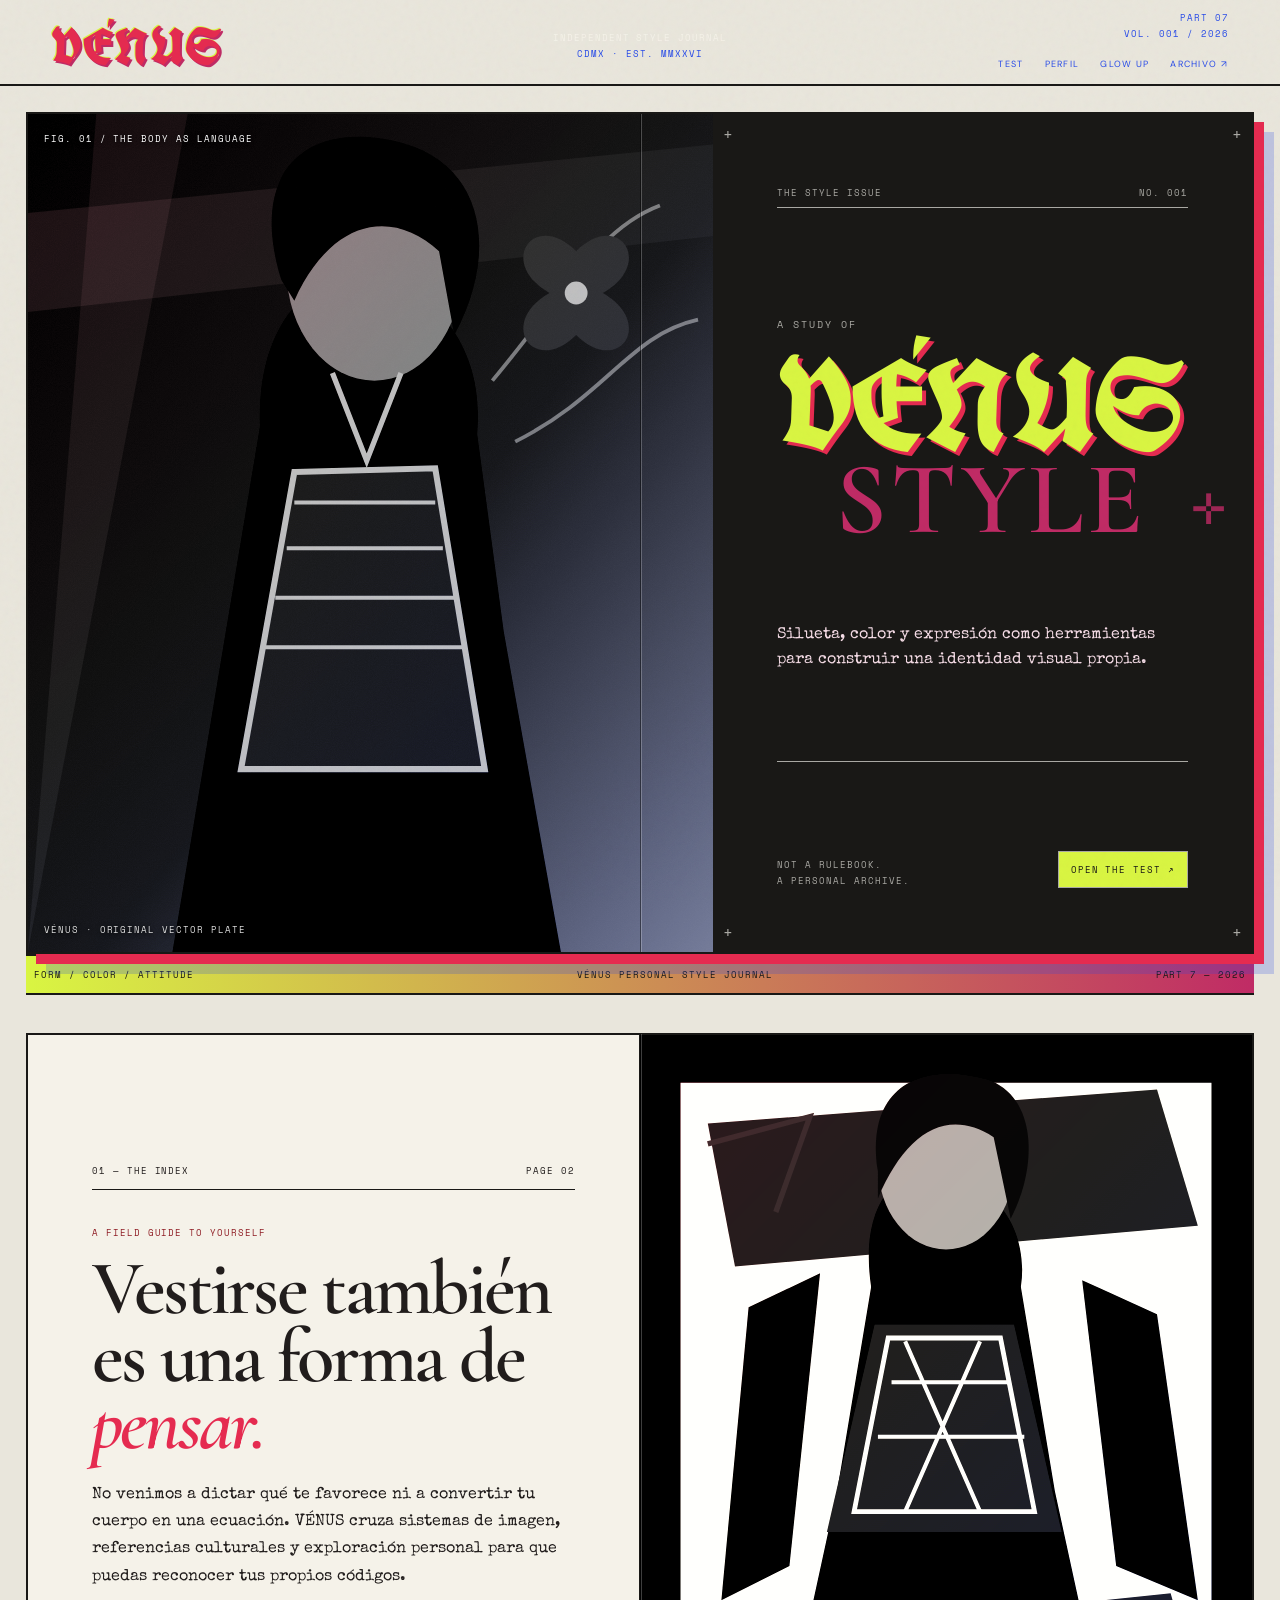
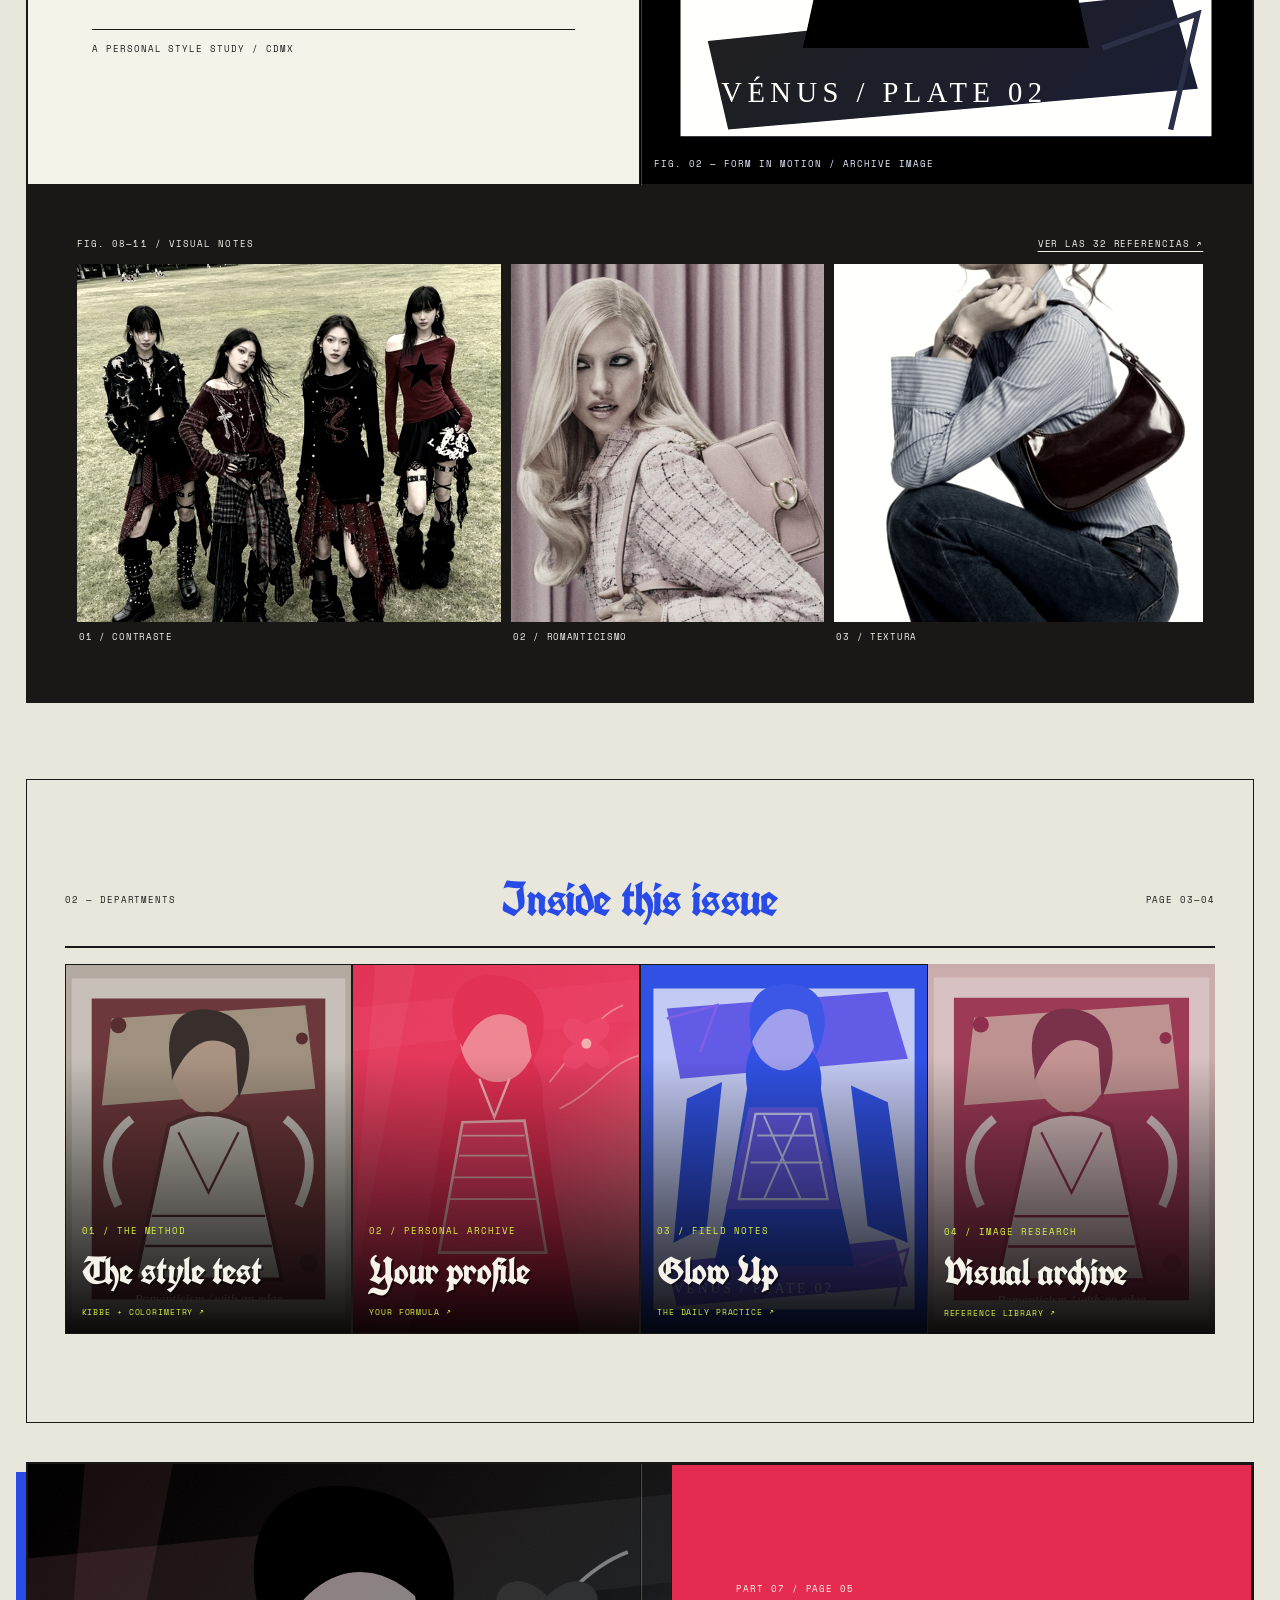
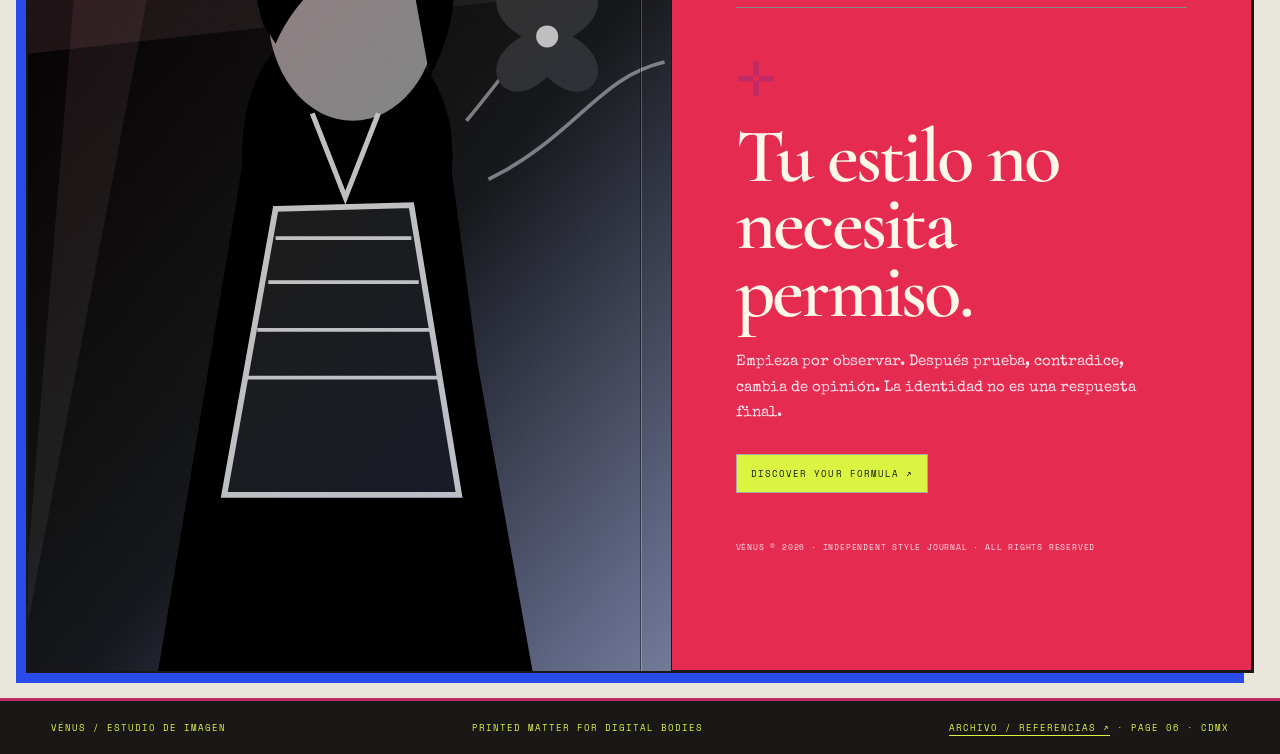
==== commit 6a9009cb: "Integrate original visual references across VÉNUS" ====
--- a/index.html
+++ b/index.html
@@ -16,7 +16,7 @@
 <header class="journal-masthead">
   <a class="journal-logo" href="index.html" aria-label="VÉNUS, inicio">VÉNUS</a>
   <div class="masthead-center">INDEPENDENT STYLE JOURNAL<br><span>CDMX · EST. MMXXVI</span></div>
-  <div class="masthead-issue">PART 07<br>VOL. 001 / 2026<br><nav class="masthead-links" data-global-nav aria-label="Navegación principal"><a data-nav-link href="app-v2.html">TEST</a><a data-nav-link href="perfil.html">PERFIL</a><a data-nav-link href="glowup.html">GLOW UP</a><a data-nav-link href="archivo.html">ARCHIVO ↗</a></div></div>
+  <div class="masthead-issue">PART 07<br>VOL. 001 / 2026<br><nav class="masthead-links" data-global-nav aria-label="Navegación principal"><a data-nav-link href="app-v2.html">TEST</a><a data-nav-link href="perfil.html">PERFIL</a><a data-nav-link href="glowup.html">GLOW UP</a><a data-nav-link href="archivo.html">ARCHIVO ↗</a></nav></div></div>
 </header>
 <main id="contenido" class="journal-main">
   <section class="cover-spread spread" aria-labelledby="cover-title">
@@ -52,6 +52,16 @@
     </figure>
   </section>
 
+  
+<section class="home-reference-strip" aria-label="Selección de referencias visuales">
+ <div class="home-reference-heading"><span>FIG. 08—11 / VISUAL NOTES</span><a href="archivo.html">VER LAS 32 REFERENCIAS ↗</a></div>
+ <div class="home-reference-grid">
+  <figure><img src="assets/img/PDF/pagina-08/fig-08-04.png" alt="Sastrería oscura con acento verde ácido" loading="lazy"><figcaption>01 / CONTRASTE</figcaption></figure>
+  <figure><img src="assets/img/PDF/pagina-10/fig-10-05.png" alt="Retrato de moda en sastrería rosa" loading="lazy"><figcaption>02 / ROMANTICISMO</figcaption></figure>
+  <figure><img src="assets/img/PDF/pagina-11/fig-11-08.png" alt="Abrigo burgundy de textura voluminosa" loading="lazy"><figcaption>03 / TEXTURA</figcaption></figure>
+ </div>
+</section>
+
   <section class="departments" id="archivo">
     <div class="department-heading"><span>02 — DEPARTMENTS</span><h2>Inside this issue</h2><span>PAGE 03—04</span></div>
     <div class="department-grid">
--- a/styles.css
+++ b/styles.css
@@ -2598,8 +2598,15 @@
   box-sizing: border-box;
   margin: 0; padding: 0;
 }
-html, body {
+/* El scroll interno solo corresponde a Glow Up; las demás páginas
+   conservan el desplazamiento natural del documento. */
+html:has(body.glowup-page) {
   height: 100%;
+  overflow: hidden;
+}
+body.glowup-page {
+  height: 100%;
+  min-height: 0;
   background: var(--cream);
   font-family: 'DM Sans', sans-serif;
   color: var(--black);
@@ -4065,3 +4072,40 @@
  .journal-masthead nav[data-global-nav] a,.topbar nav[data-global-nav] a{font-size:8px}
 }
 html,body{max-width:100%;overflow-x:clip}
+
+
+/* VÉNUS — aislamiento del scroll interno de Glow Up */
+body.glowup-page .shell{height:100%;min-height:0;overflow:hidden}
+body.glowup-page .scroll-area{min-height:0;overscroll-behavior:contain;touch-action:pan-y}
+body:not(.glowup-page){height:auto;min-height:100vh;overflow-x:clip;overflow-y:auto}
+
+/* VÉNUS — integración de las fotografías originales de referencia */
+.home-reference-strip{padding:clamp(22px,4vw,54px) var(--v-gutter);background:var(--v-ink);color:var(--v-paper-light)}
+.home-reference-heading,.venus-source-moodboard-head{display:flex;justify-content:space-between;gap:12px;align-items:center;font:9px var(--v-caption);letter-spacing:.12em;margin-bottom:14px}
+.home-reference-heading a,.venus-source-moodboard>a{font:9px var(--v-caption);letter-spacing:.1em;text-decoration:underline;text-underline-offset:4px}
+.home-reference-grid{display:grid;grid-template-columns:1.15fr .85fr 1fr;gap:10px}
+.home-reference-grid figure,.glowup-reference-grid figure,.venus-source-moodboard-grid figure{margin:0;min-width:0}
+.home-reference-grid img{display:block;width:100%;height:clamp(190px,28vw,380px);object-fit:cover;filter:grayscale(.72) contrast(1.08) sepia(.12);transition:filter .3s,transform .3s}
+.home-reference-grid figure:hover img{filter:grayscale(.1) contrast(1.04);transform:translateY(-3px)}
+.home-reference-grid figcaption,.glowup-reference-grid figcaption,.venus-source-moodboard-grid figcaption{padding:8px 2px;font:9px var(--v-caption);letter-spacing:.08em}
+.glowup-reference-grid{display:grid;grid-template-columns:repeat(3,minmax(0,1fr));gap:10px;margin:18px 0}
+.glowup-reference-grid img{display:block;width:100%;aspect-ratio:4/5;object-fit:cover;filter:grayscale(.55) contrast(1.08);transition:filter .25s,transform .25s}
+.glowup-reference-grid figure:hover img{filter:grayscale(0);transform:scale(1.015)}
+.venus-source-moodboard{margin:22px 0;padding:18px;background:var(--v-paper-light);border:1px solid var(--v-rule)}
+.venus-source-moodboard-head{color:var(--v-muted)}
+.venus-source-moodboard-grid{display:grid;grid-template-columns:repeat(4,minmax(0,1fr));gap:8px;margin:12px 0}
+.venus-source-moodboard-grid img{display:block;width:100%;aspect-ratio:3/4;object-fit:cover;filter:grayscale(.58) contrast(1.08) sepia(.08);transition:filter .25s}
+.venus-source-moodboard-grid figure:hover img{filter:grayscale(0)}
+.venus-source-moodboard-grid figcaption{font-size:8px;line-height:1.45}
+.archive-photo-library{margin:clamp(28px,5vw,68px) 0;padding-top:24px;border-top:1px solid var(--v-rule)}
+.archive-photo-library>h2{font:600 clamp(30px,5vw,54px)/.98 var(--v-editorial);margin:10px 0}
+.archive-photo-group{margin:28px 0}
+.archive-photo-group h3{font:10px var(--v-caption);letter-spacing:.12em;text-transform:uppercase;border-bottom:1px solid var(--v-rule);padding-bottom:10px}
+.archive-photo-grid{display:grid;grid-template-columns:repeat(4,minmax(0,1fr));gap:12px}
+.archive-photo-grid figure{margin:0;min-width:0;background:var(--v-paper-light);padding:5px;border:1px solid var(--v-rule)}
+.archive-photo-grid img{display:block;width:100%;aspect-ratio:3/4;object-fit:cover;filter:grayscale(.52) contrast(1.08) sepia(.1);cursor:zoom-in;transition:filter .25s,transform .25s}
+.archive-photo-grid img:hover{filter:grayscale(0);transform:scale(1.015)}
+.archive-photo-grid figcaption{display:grid;gap:4px;padding:8px 3px;font:10px/1.4 var(--v-body)}
+.archive-photo-grid figcaption span{font:8px var(--v-caption);letter-spacing:.1em;color:var(--v-muted)}
+@media(max-width:720px){.archive-photo-grid{grid-template-columns:repeat(2,minmax(0,1fr))}.venus-source-moodboard-grid{grid-template-columns:repeat(2,minmax(0,1fr))}}
+@media(max-width:560px){.home-reference-grid{grid-template-columns:1fr 1fr}.home-reference-grid figure:first-child{grid-column:1/-1}.home-reference-grid img{height:220px}.glowup-reference-grid{grid-template-columns:repeat(2,minmax(0,1fr))}}
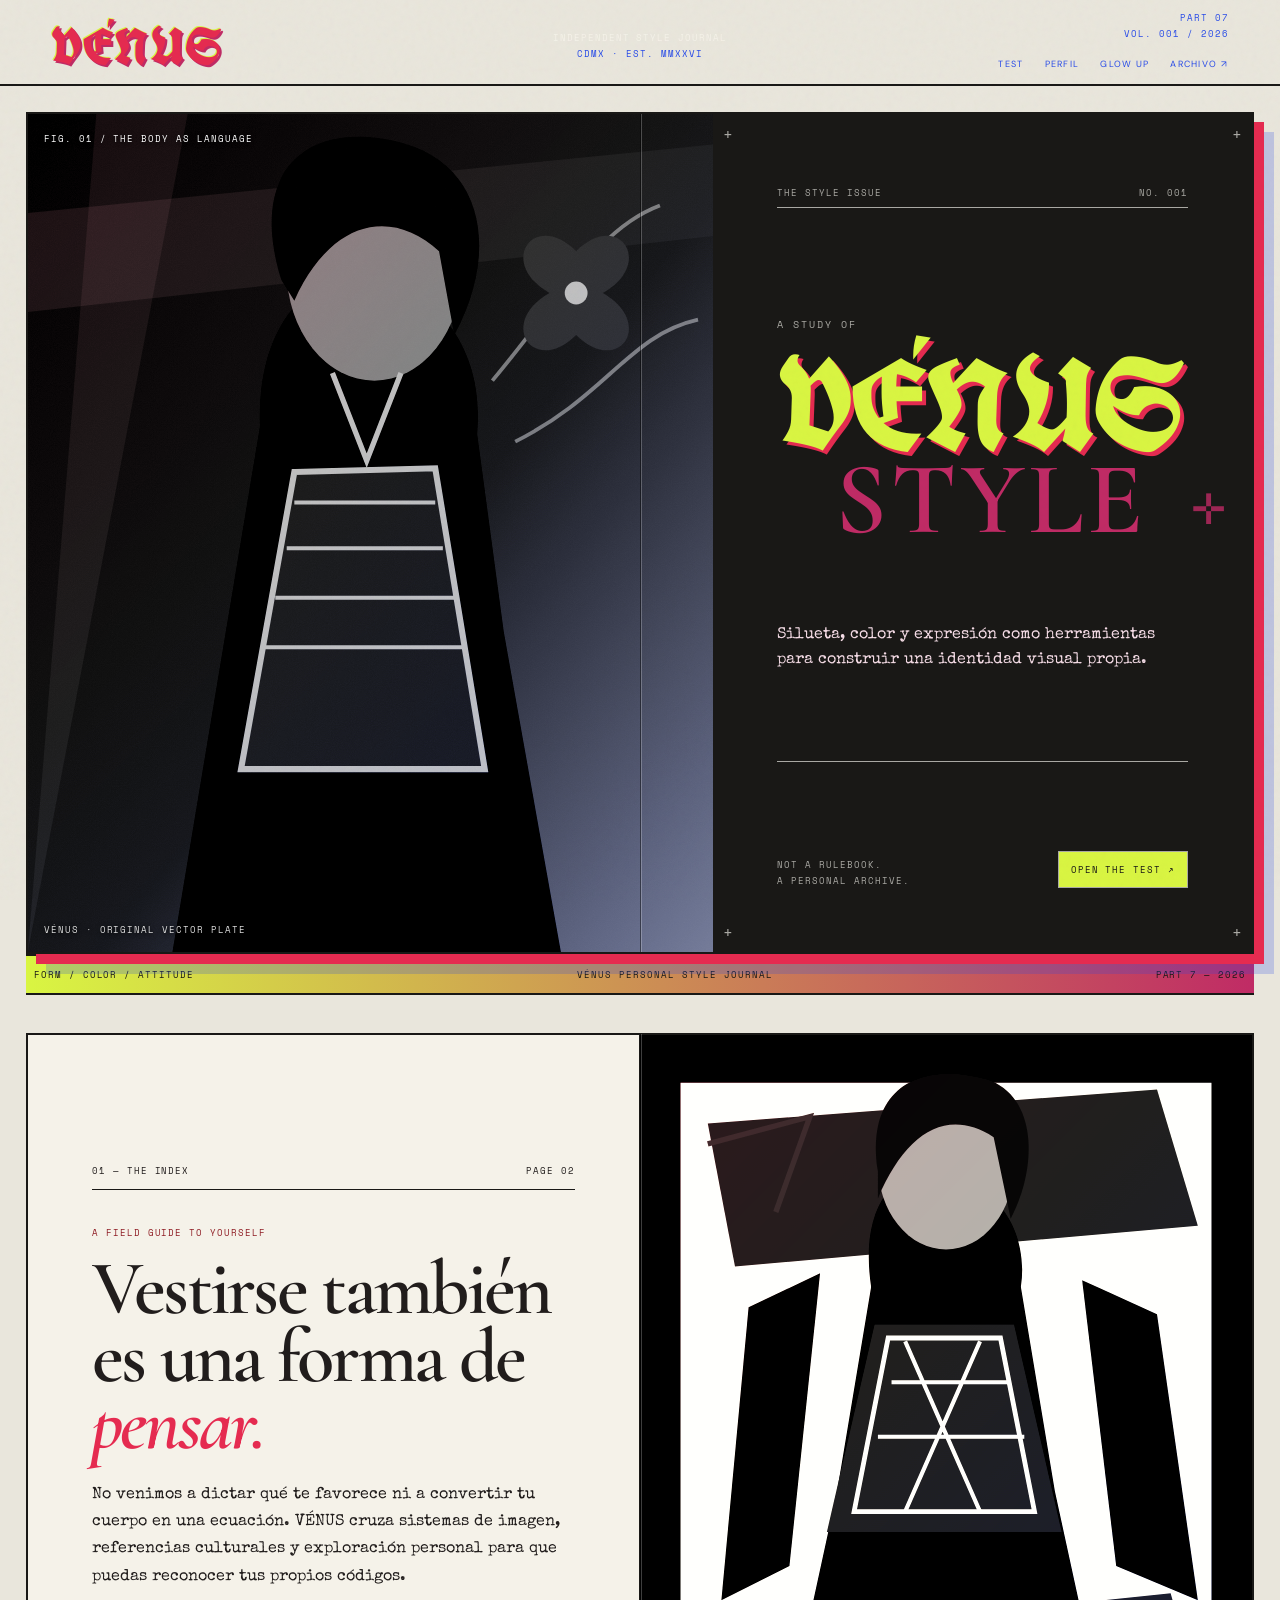
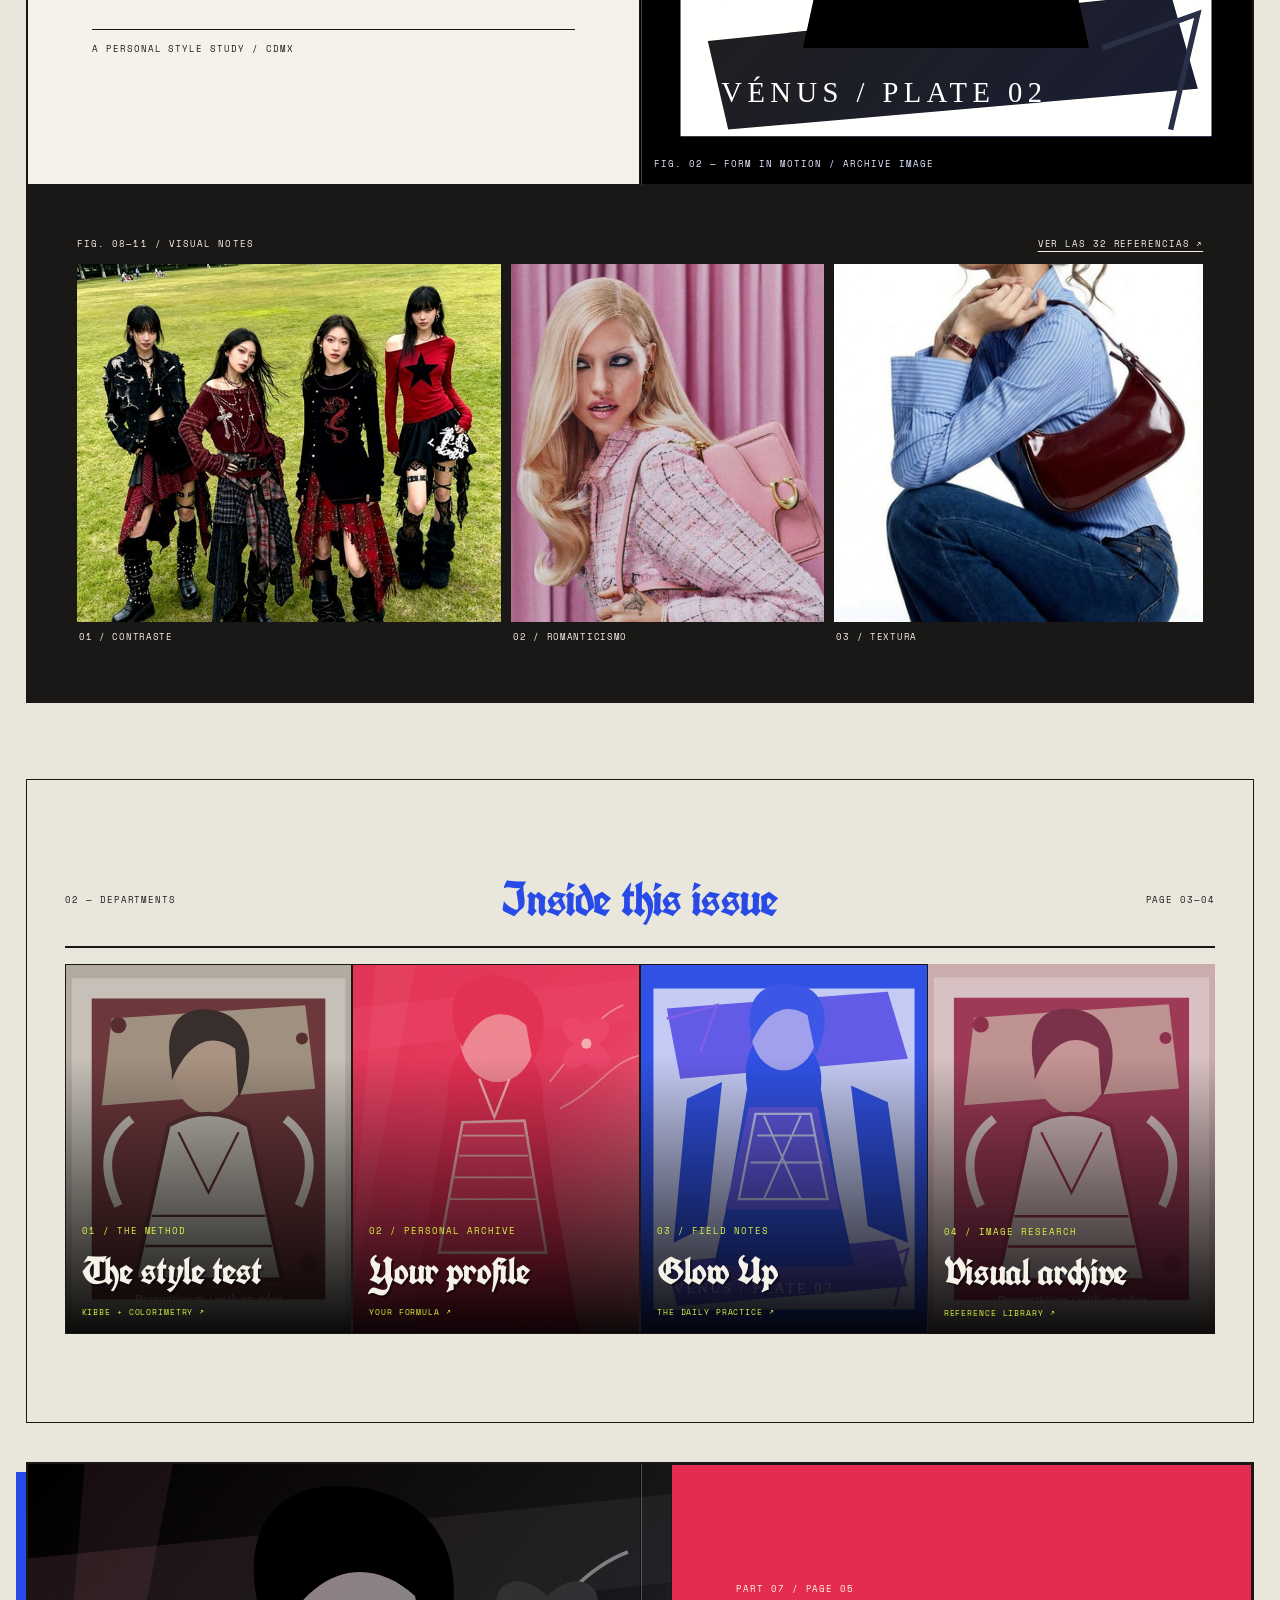
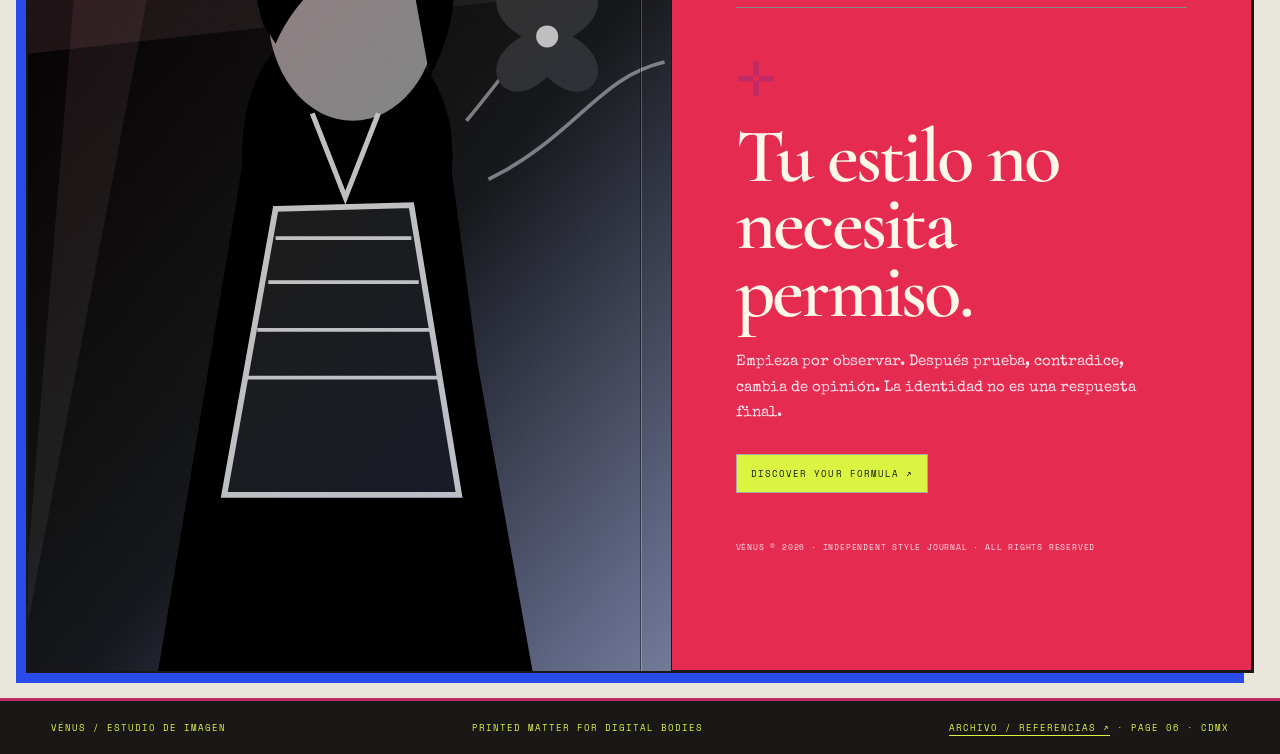
==== commit aa2d8546: "Fix reference image paths and preserve original colors" ====
--- a/index.html
+++ b/index.html
@@ -56,9 +56,9 @@
 <section class="home-reference-strip" aria-label="Selección de referencias visuales">
  <div class="home-reference-heading"><span>FIG. 08—11 / VISUAL NOTES</span><a href="archivo.html">VER LAS 32 REFERENCIAS ↗</a></div>
  <div class="home-reference-grid">
-  <figure><img src="assets/img/PDF/pagina-08/fig-08-04.png" alt="Sastrería oscura con acento verde ácido" loading="lazy"><figcaption>01 / CONTRASTE</figcaption></figure>
-  <figure><img src="assets/img/PDF/pagina-10/fig-10-05.png" alt="Retrato de moda en sastrería rosa" loading="lazy"><figcaption>02 / ROMANTICISMO</figcaption></figure>
-  <figure><img src="assets/img/PDF/pagina-11/fig-11-08.png" alt="Abrigo burgundy de textura voluminosa" loading="lazy"><figcaption>03 / TEXTURA</figcaption></figure>
+  <figure><img src="/assets/img/PDF/pagina-08/fig-08-04.png" alt="Sastrería oscura con acento verde ácido" loading="lazy"><figcaption>01 / CONTRASTE</figcaption></figure>
+  <figure><img src="/assets/img/PDF/pagina-10/fig-10-05.png" alt="Retrato de moda en sastrería rosa" loading="lazy"><figcaption>02 / ROMANTICISMO</figcaption></figure>
+  <figure><img src="/assets/img/PDF/pagina-11/fig-11-08.png" alt="Abrigo burgundy de textura voluminosa" loading="lazy"><figcaption>03 / TEXTURA</figcaption></figure>
  </div>
 </section>
 
--- a/styles.css
+++ b/styles.css
@@ -4109,3 +4109,15 @@
 .archive-photo-grid figcaption span{font:8px var(--v-caption);letter-spacing:.1em;color:var(--v-muted)}
 @media(max-width:720px){.archive-photo-grid{grid-template-columns:repeat(2,minmax(0,1fr))}.venus-source-moodboard-grid{grid-template-columns:repeat(2,minmax(0,1fr))}}
 @media(max-width:560px){.home-reference-grid{grid-template-columns:1fr 1fr}.home-reference-grid figure:first-child{grid-column:1/-1}.home-reference-grid img{height:220px}.glowup-reference-grid{grid-template-columns:repeat(2,minmax(0,1fr))}}
+
+/* Imágenes de referencia: conservar sus colores originales */
+.home-reference-grid img,
+.glowup-reference-grid img,
+.venus-source-moodboard-grid img,
+.archive-photo-grid img,
+.home-reference-grid figure:hover img,
+.glowup-reference-grid figure:hover img,
+.venus-source-moodboard-grid figure:hover img,
+.archive-photo-grid img:hover{
+  filter:none !important;
+}
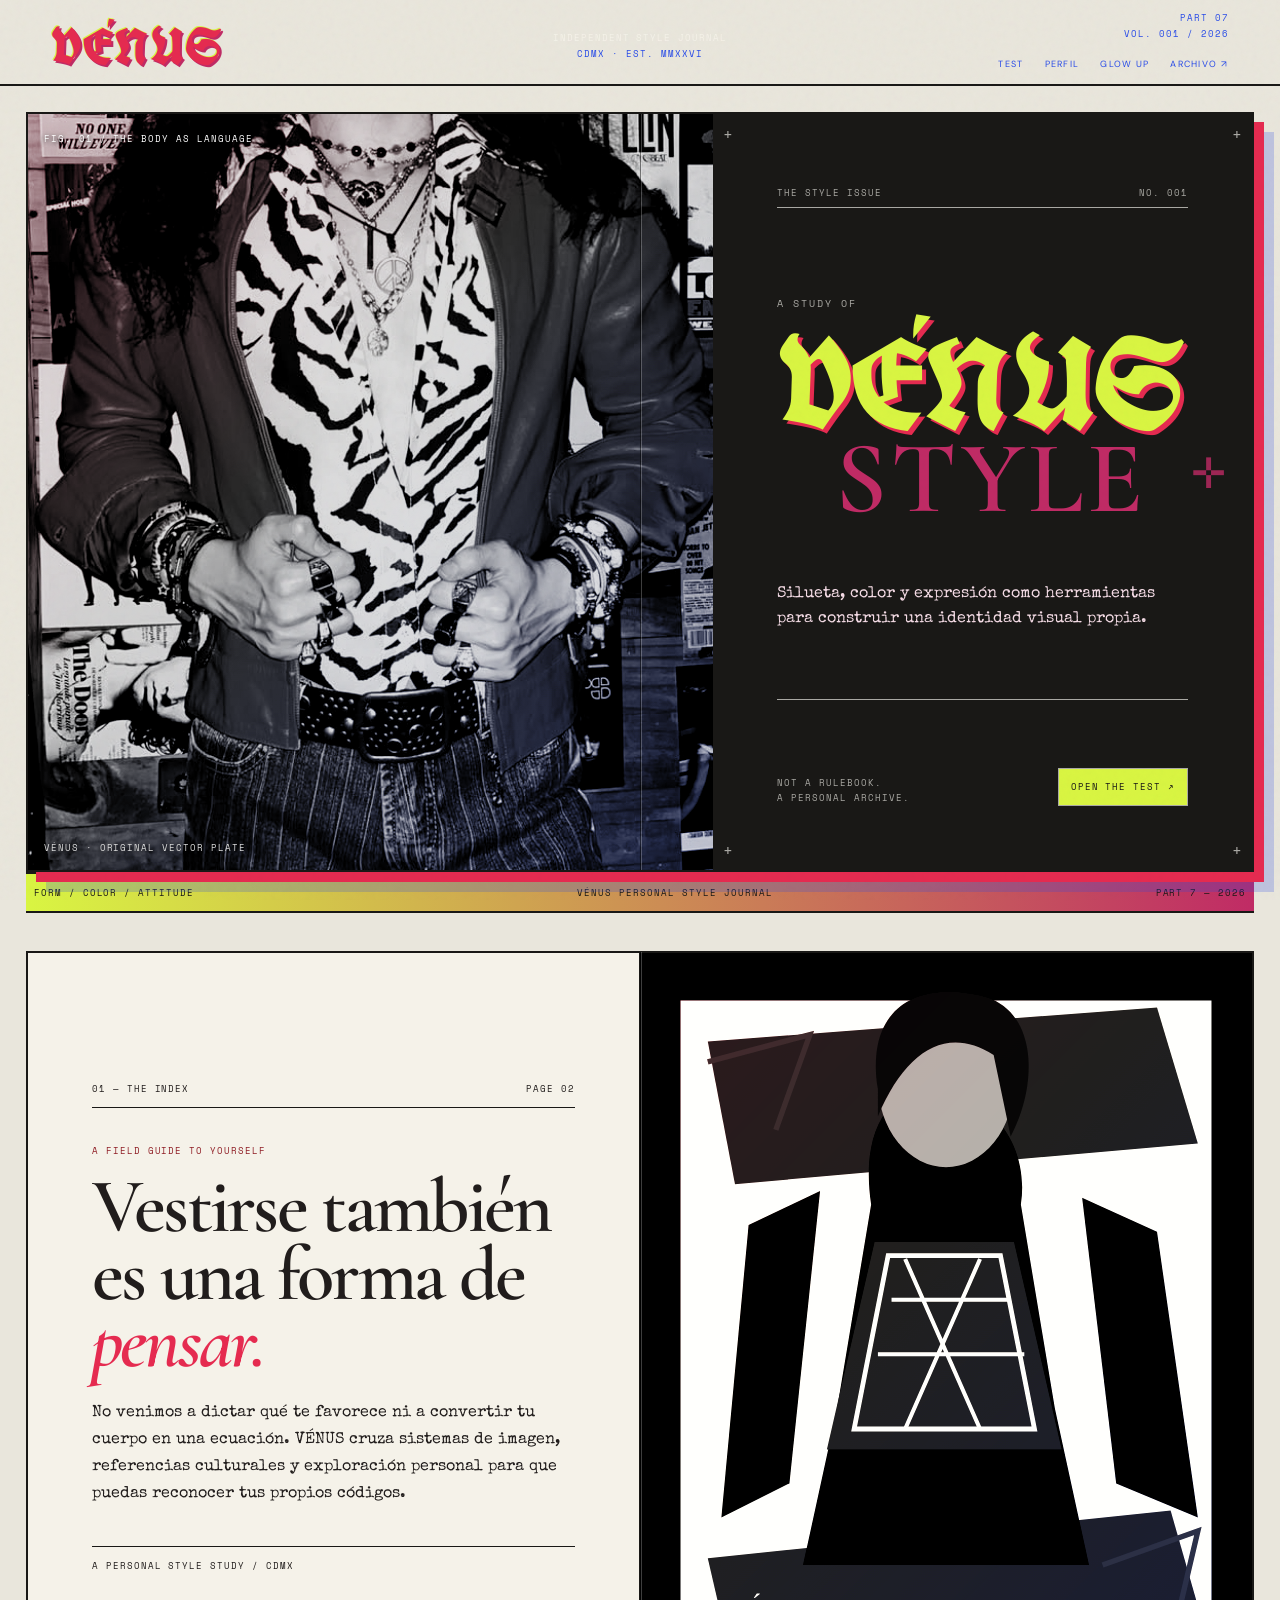
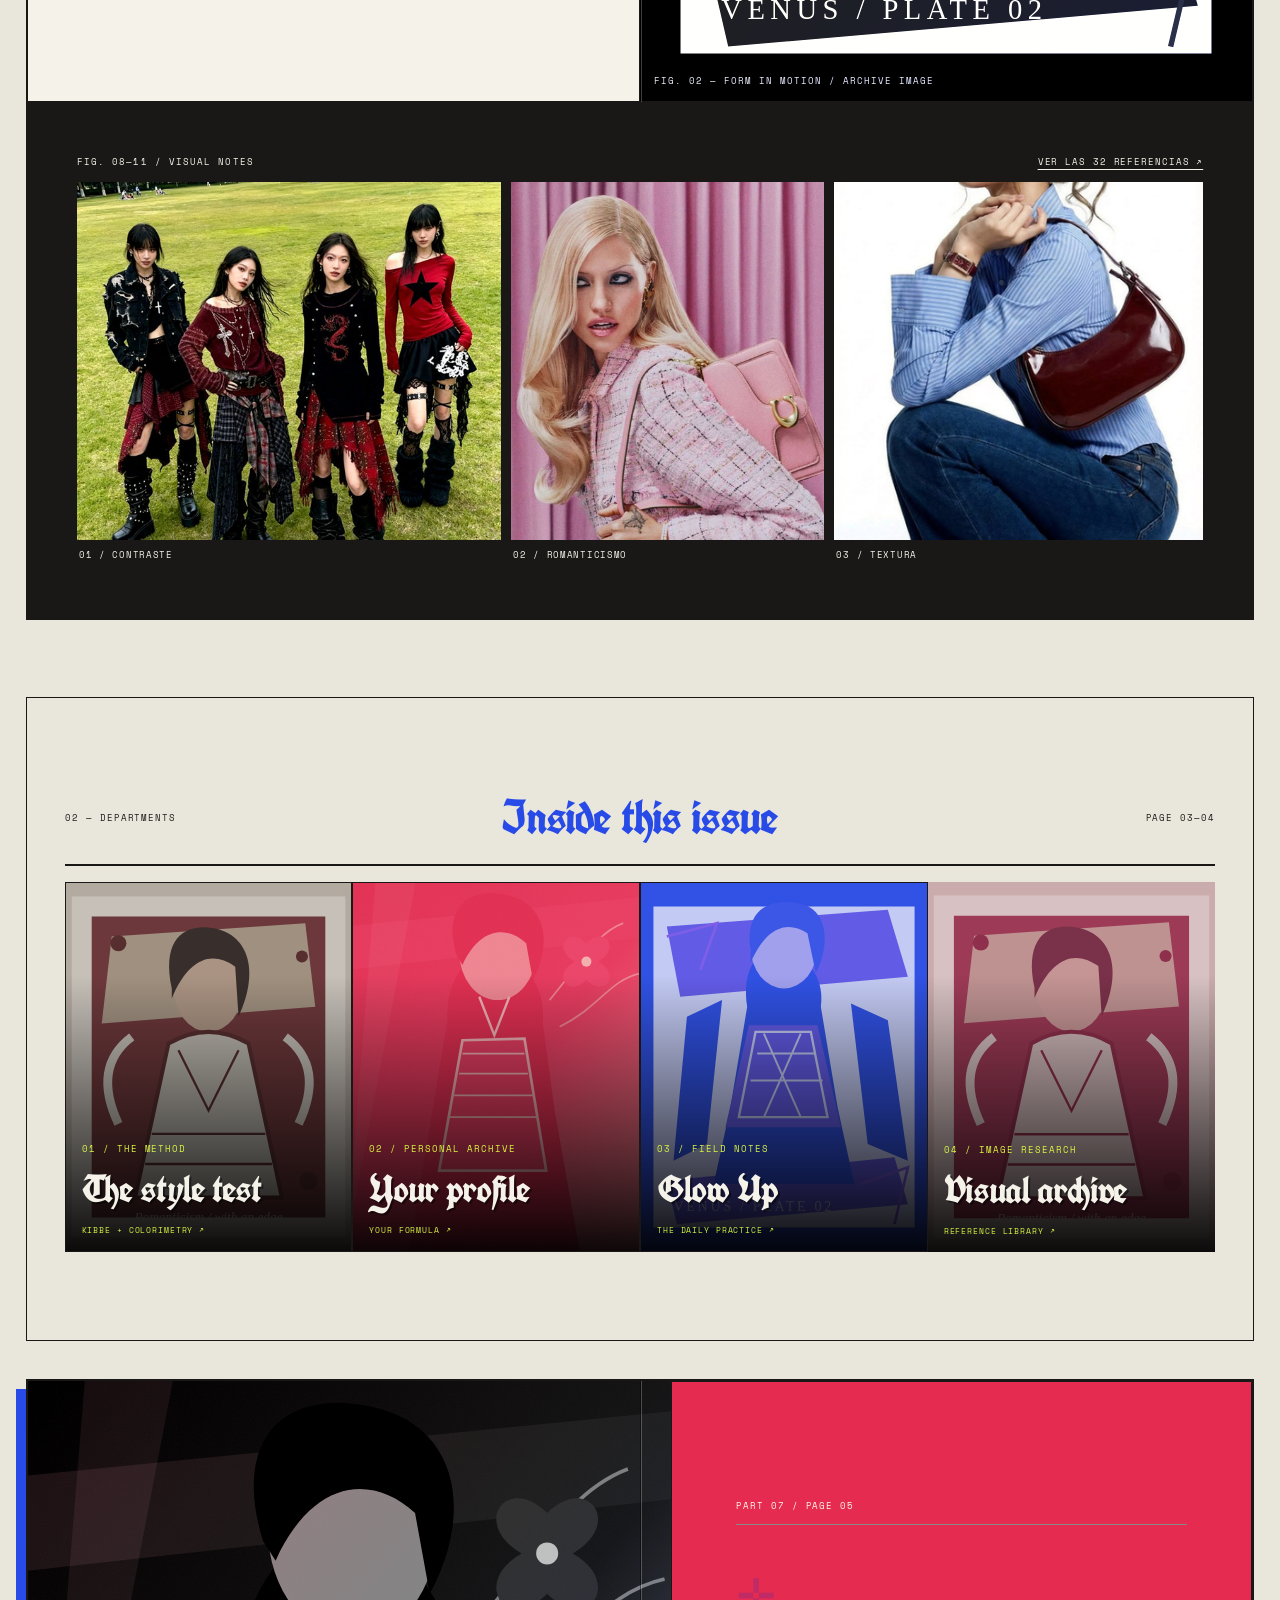
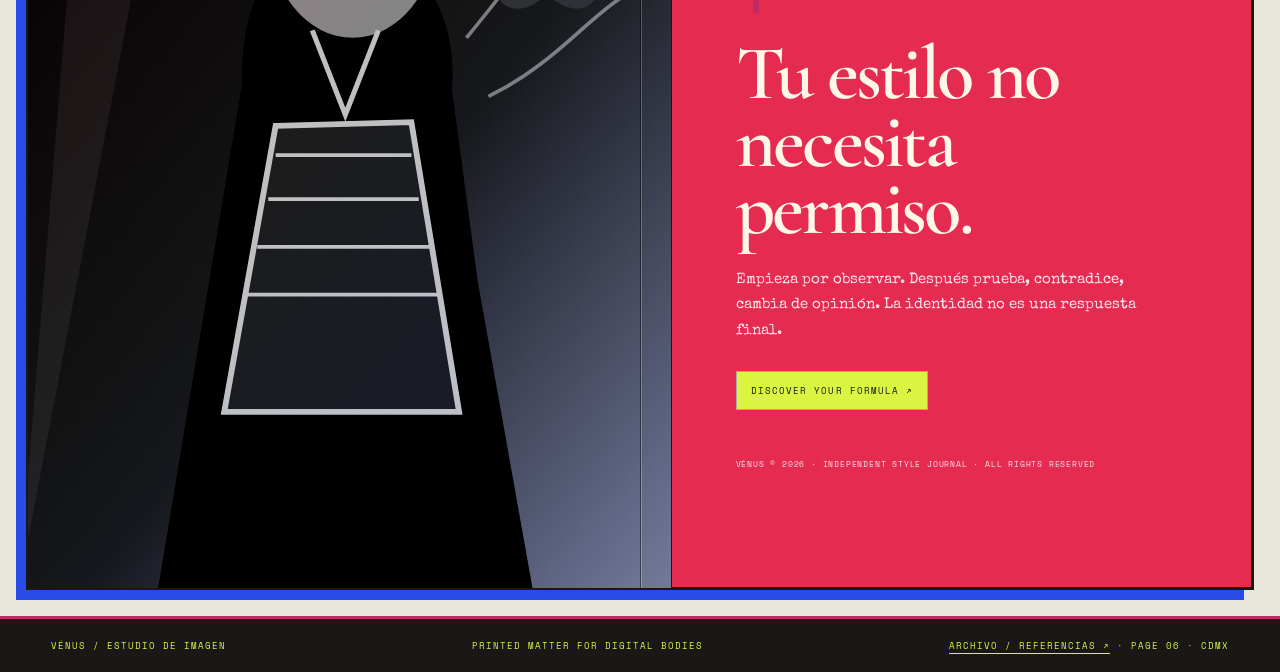
==== commit 7348bdce: "Use PDF reference photo on home cover" ====
--- a/index.html
+++ b/index.html
@@ -21,7 +21,7 @@
 <main id="contenido" class="journal-main">
   <section class="cover-spread spread" aria-labelledby="cover-title">
     <div class="cover-image spread-page">
-      <img src="assets/img/venus-editorial-punk.svg" alt="Fotografía editorial de moda con silueta dramática y movimiento">
+      <img src="/assets/img/PDF/pagina-09/fig-09-04.png" alt="Fotografía de referencia de moda del archivo visual VÉNUS">
       <span class="image-stamp">FIG. 01 / THE BODY AS LANGUAGE</span>
       <span class="image-credit">VÉNUS · ORIGINAL VECTOR PLATE</span>
     </div>
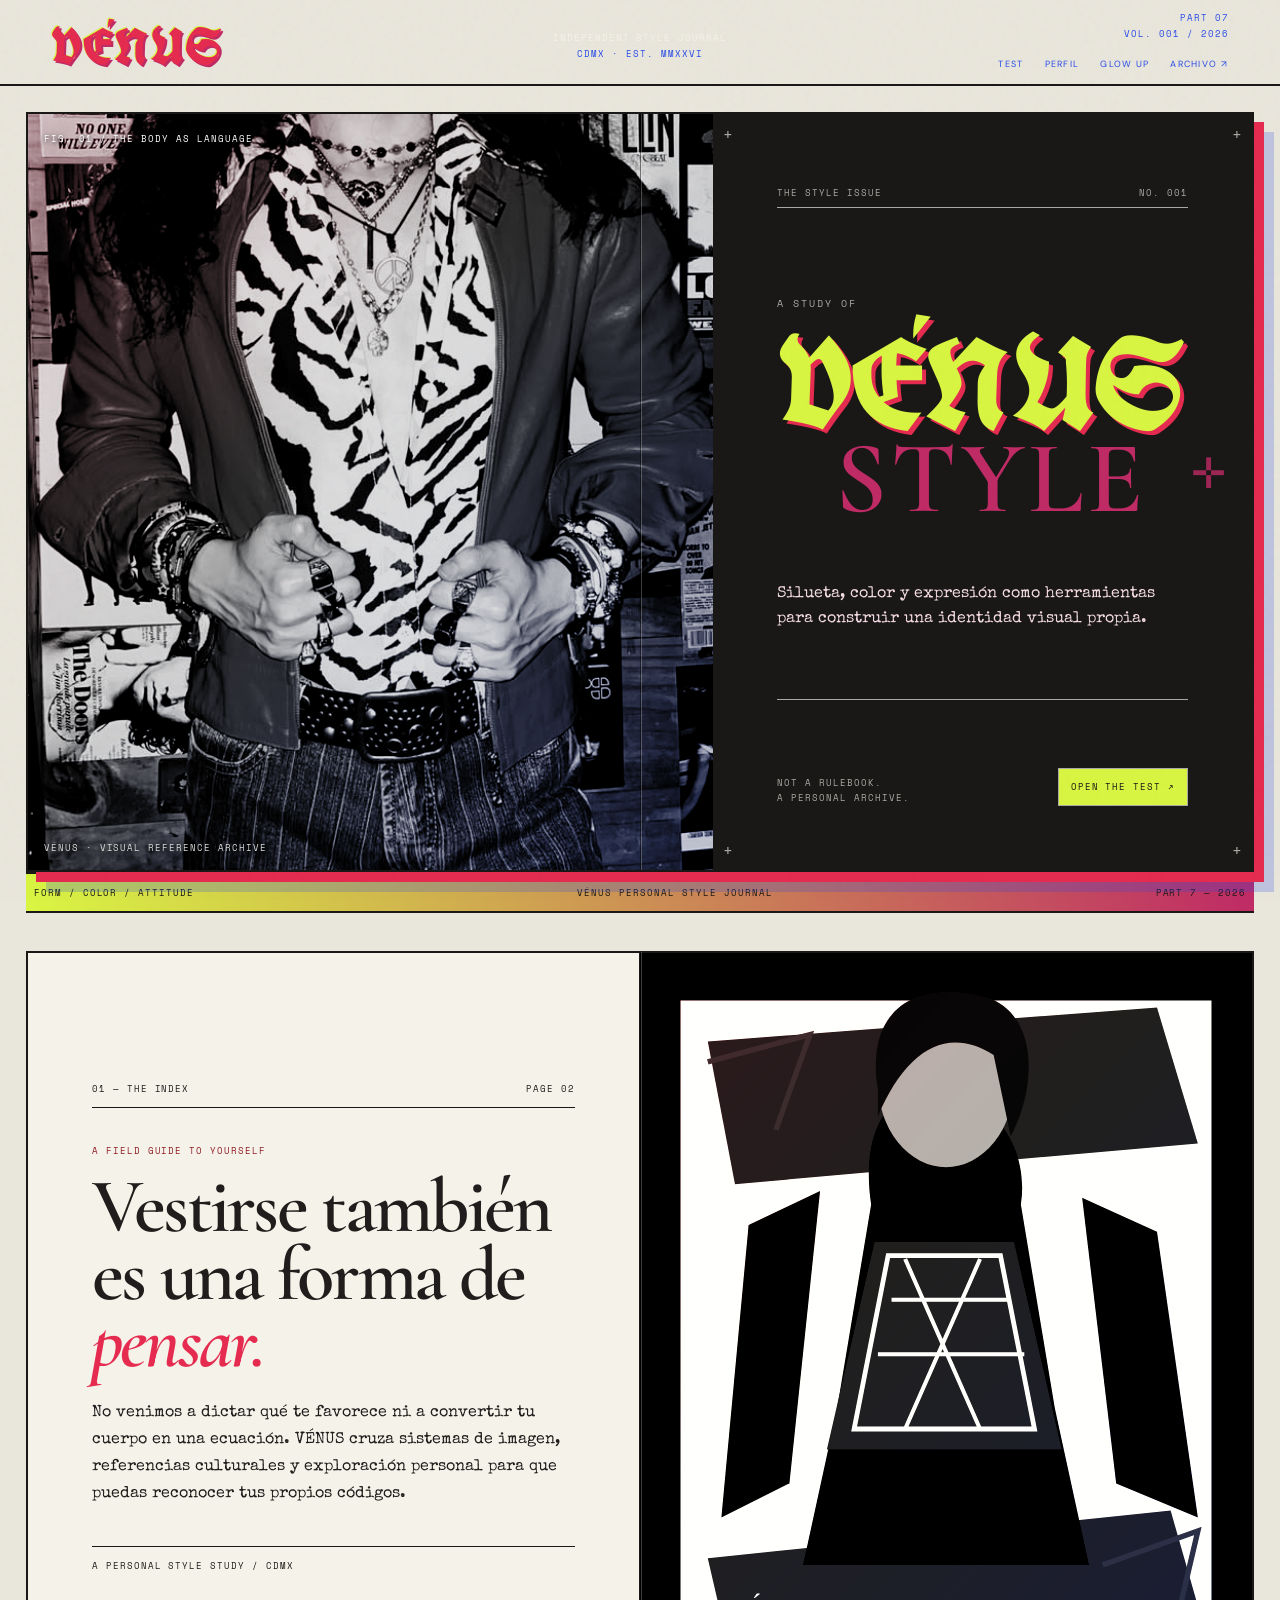
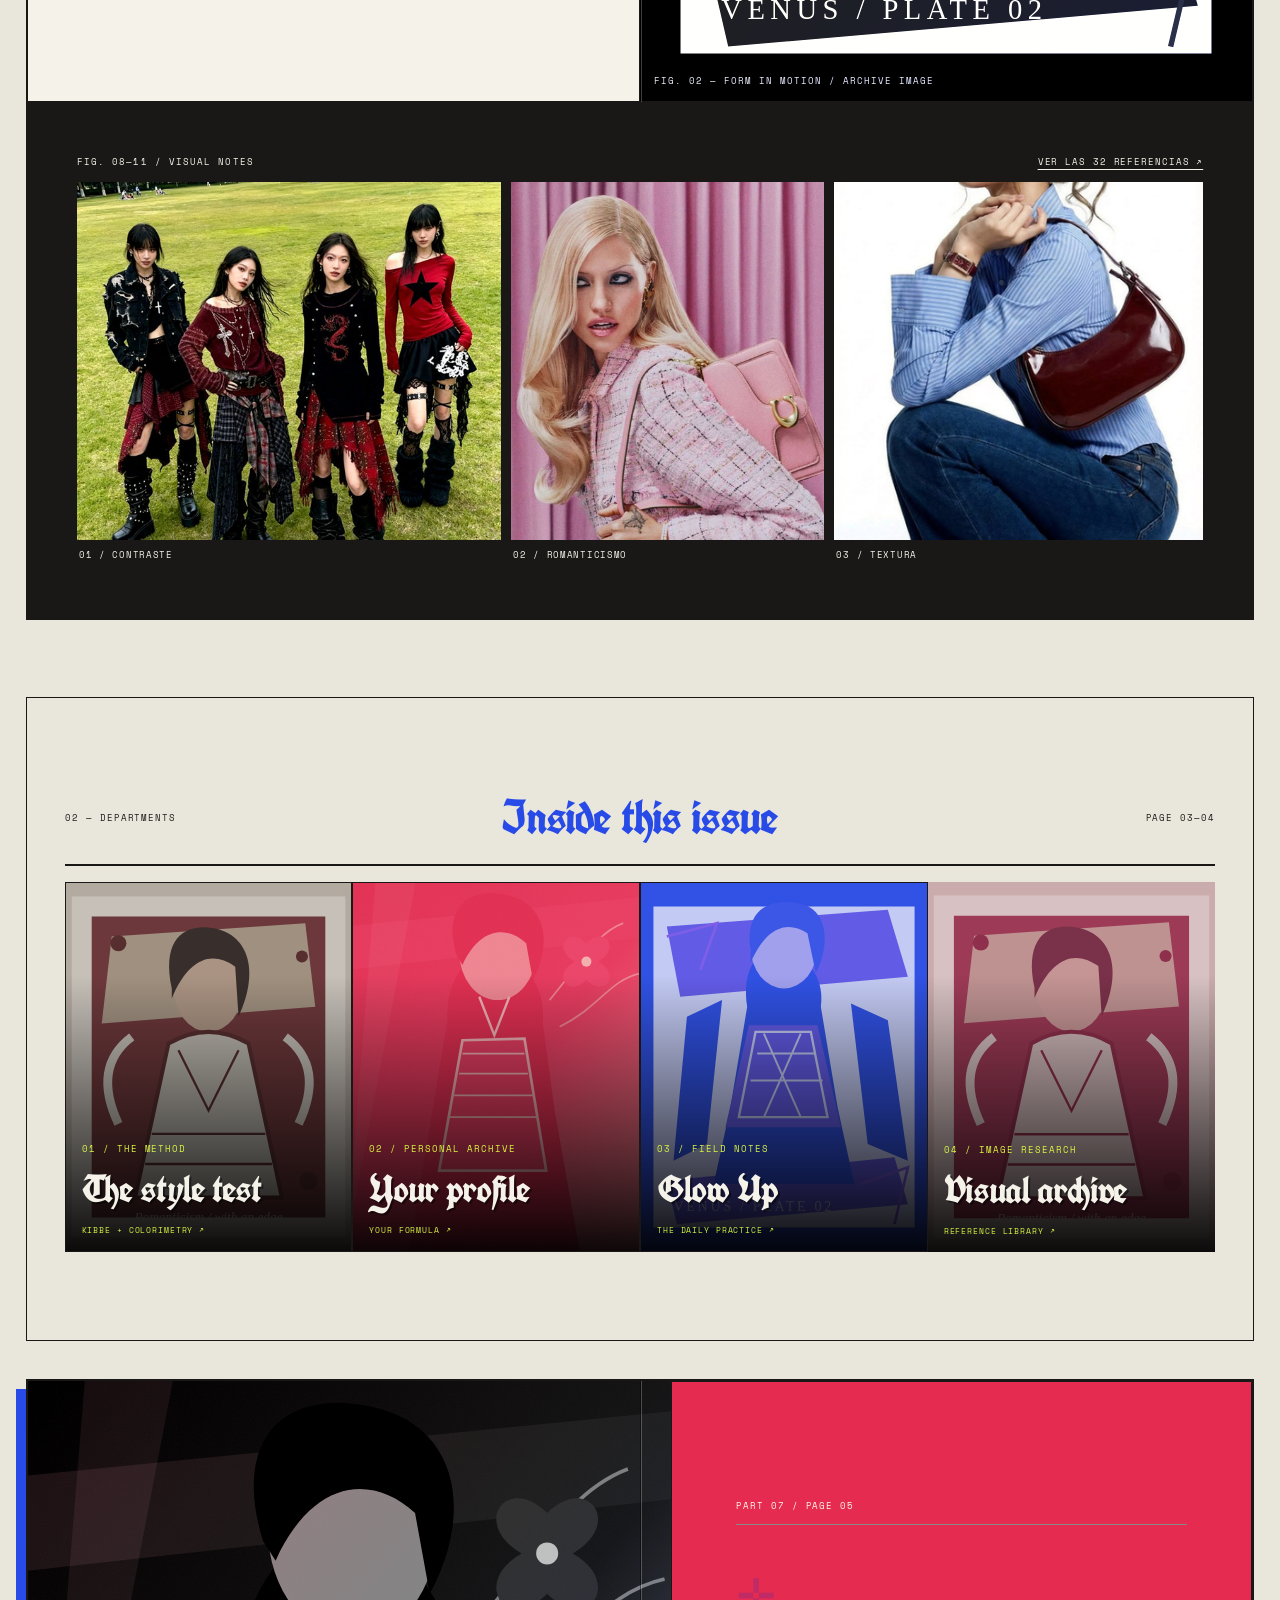
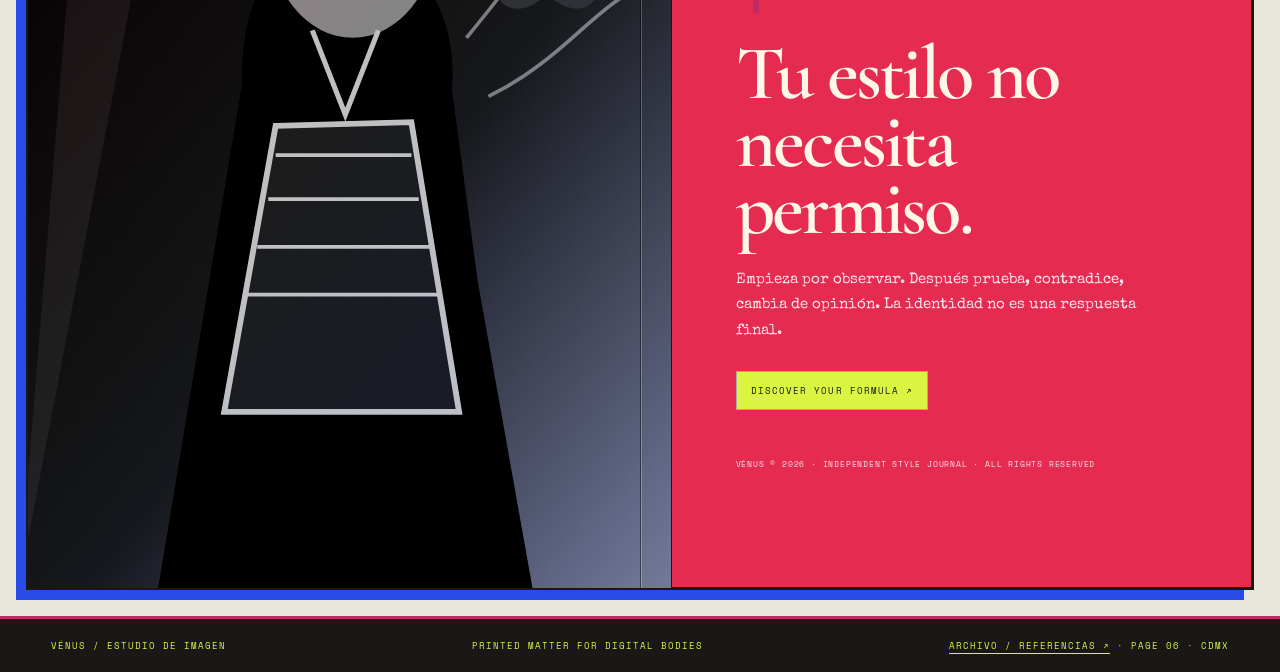
==== commit 7d2904d6: "Correct PDF cover image credit" ====
--- a/index.html
+++ b/index.html
@@ -23,7 +23,7 @@
     <div class="cover-image spread-page">
       <img src="/assets/img/PDF/pagina-09/fig-09-04.png" alt="Fotografía de referencia de moda del archivo visual VÉNUS">
       <span class="image-stamp">FIG. 01 / THE BODY AS LANGUAGE</span>
-      <span class="image-credit">VÉNUS · ORIGINAL VECTOR PLATE</span>
+      <span class="image-credit">VÉNUS · VISUAL REFERENCE ARCHIVE</span>
     </div>
     <div class="cover-black spread-page">
       <div class="cut-mark cut-tl">+</div><div class="cut-mark cut-tr">+</div><div class="cut-mark cut-bl">+</div><div class="cut-mark cut-br">+</div>
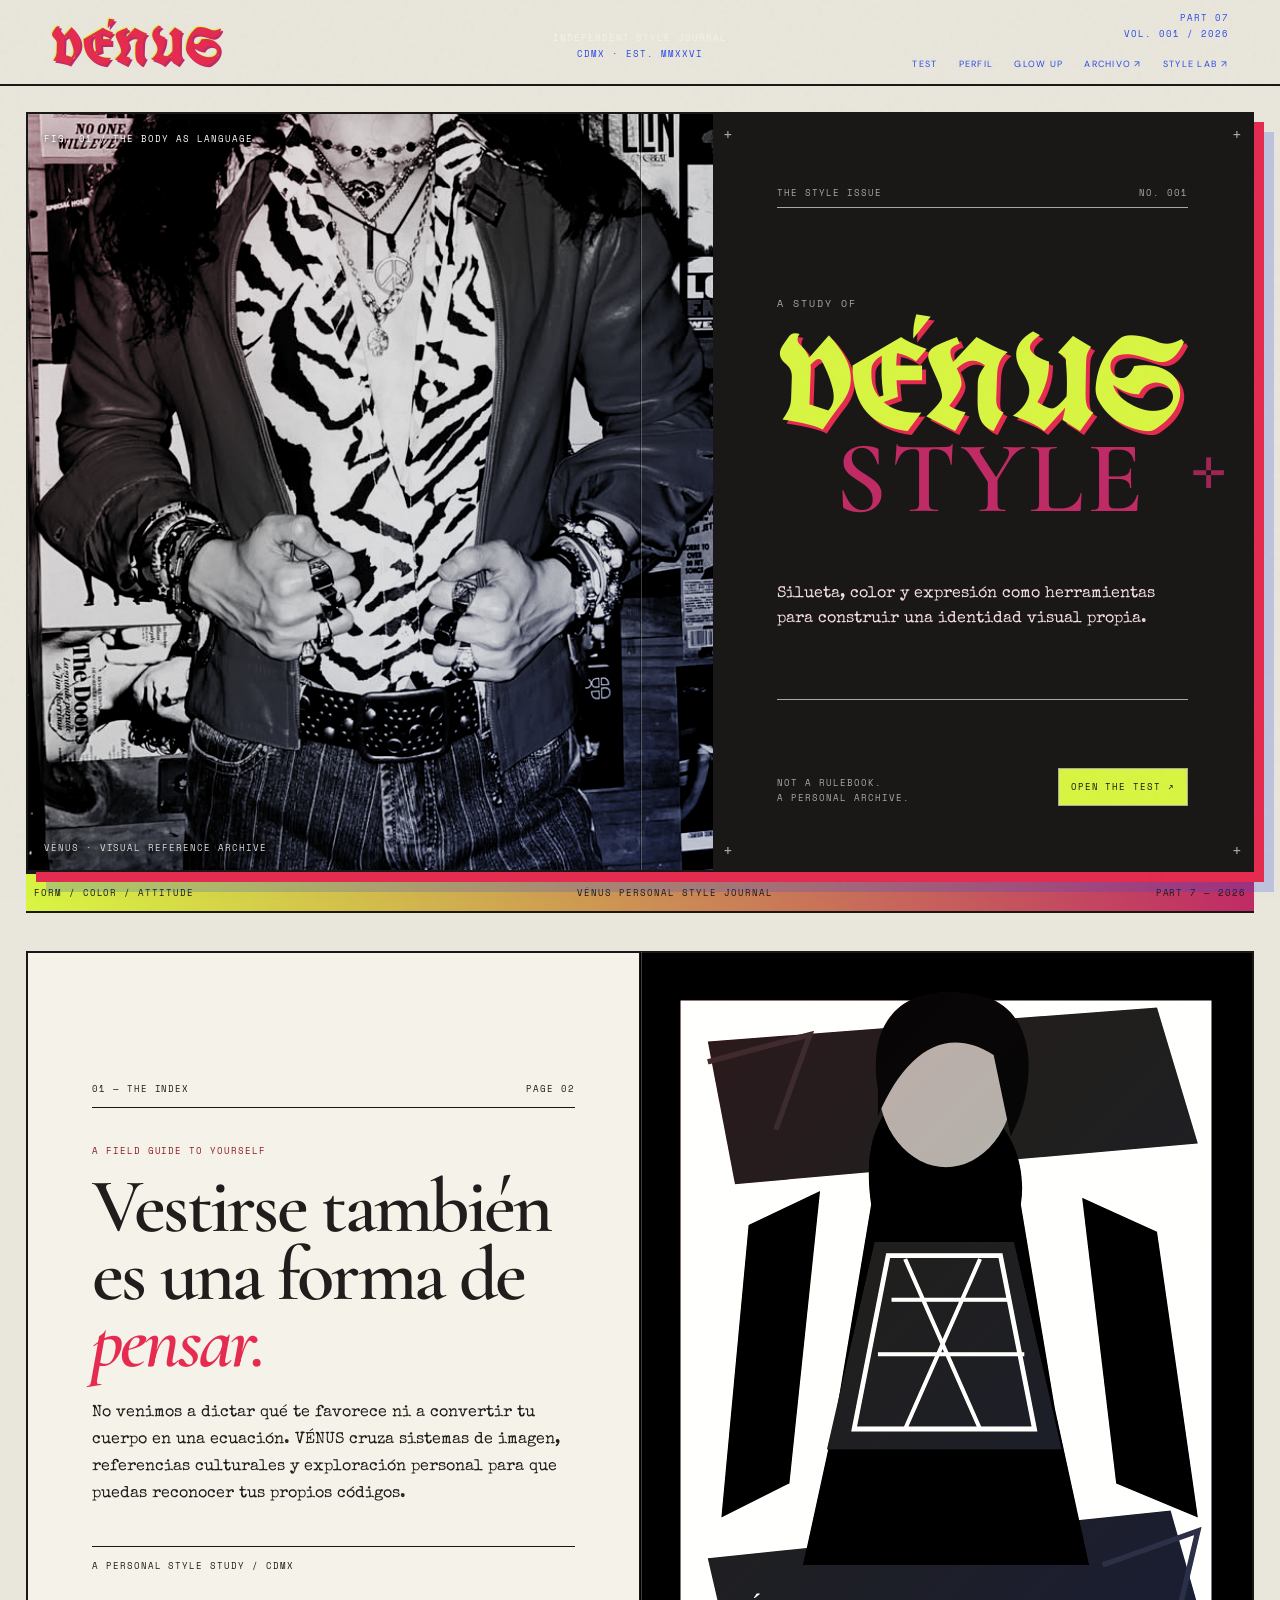
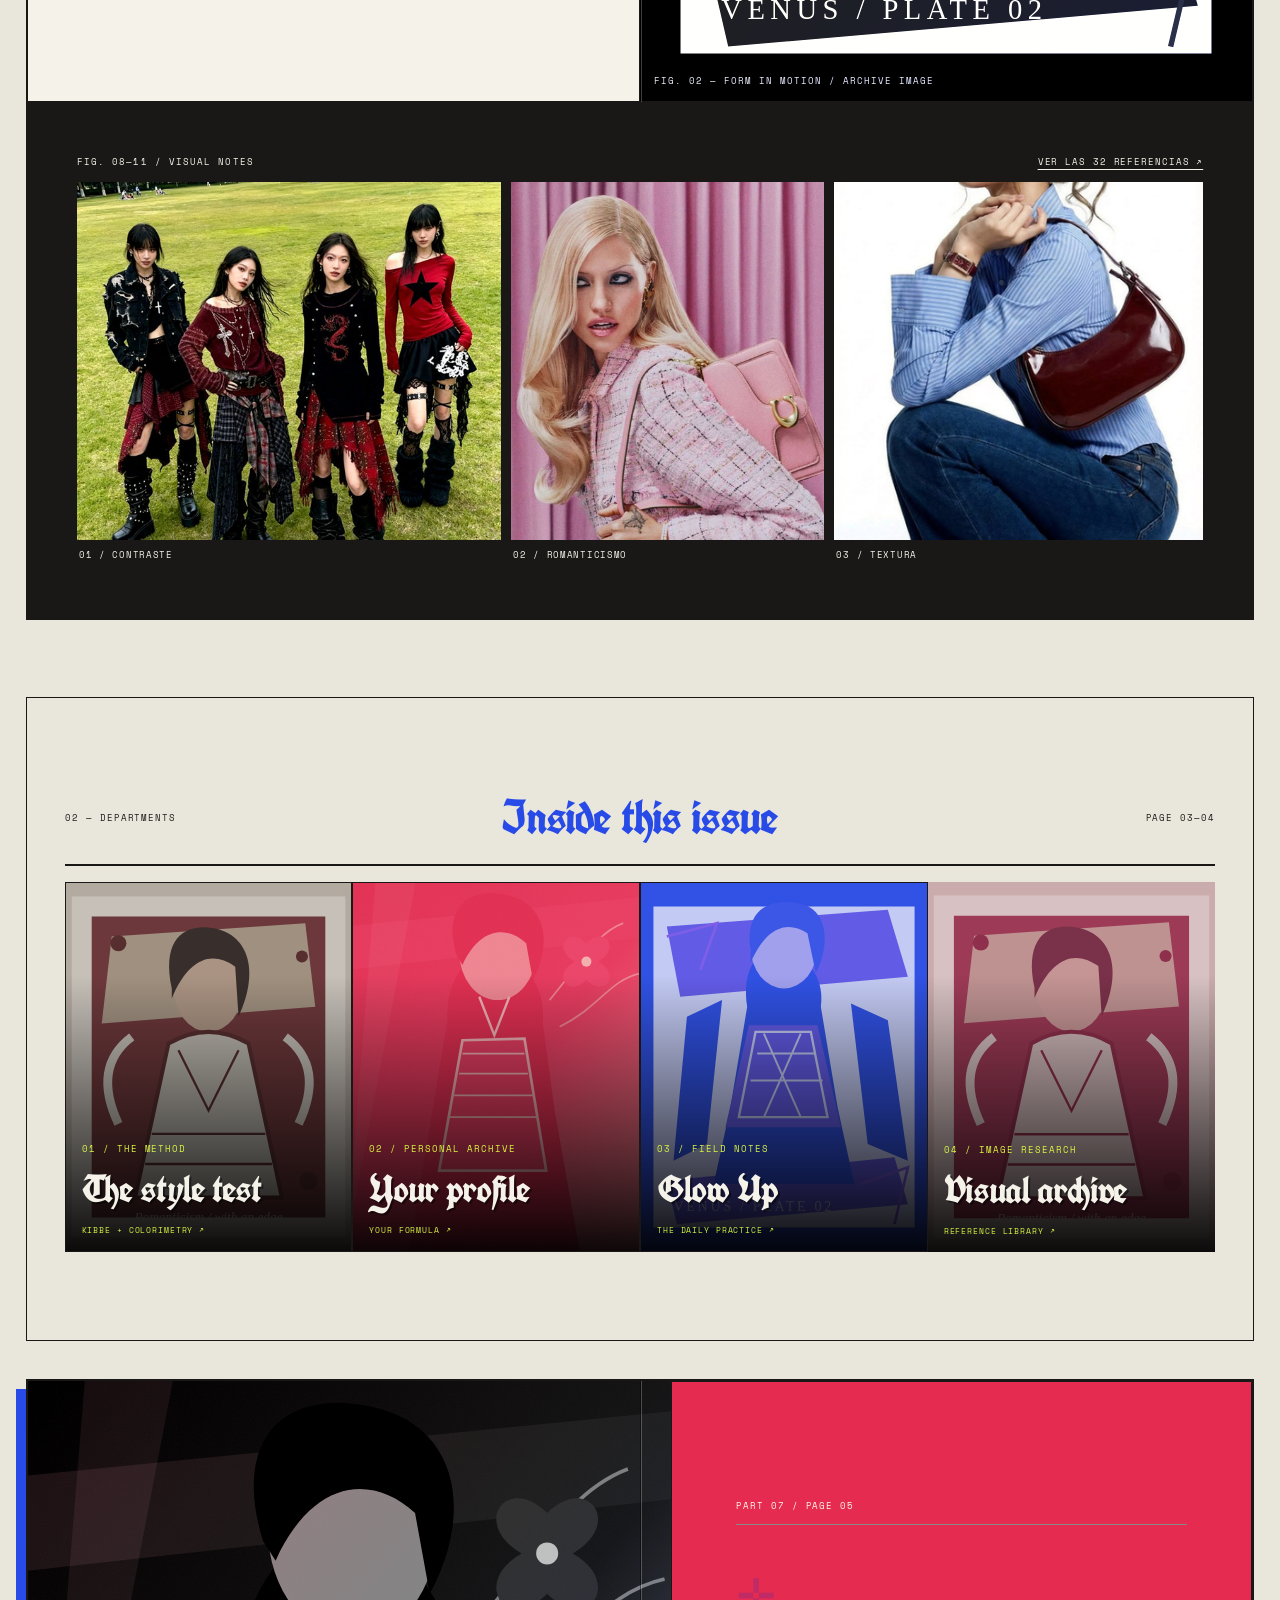
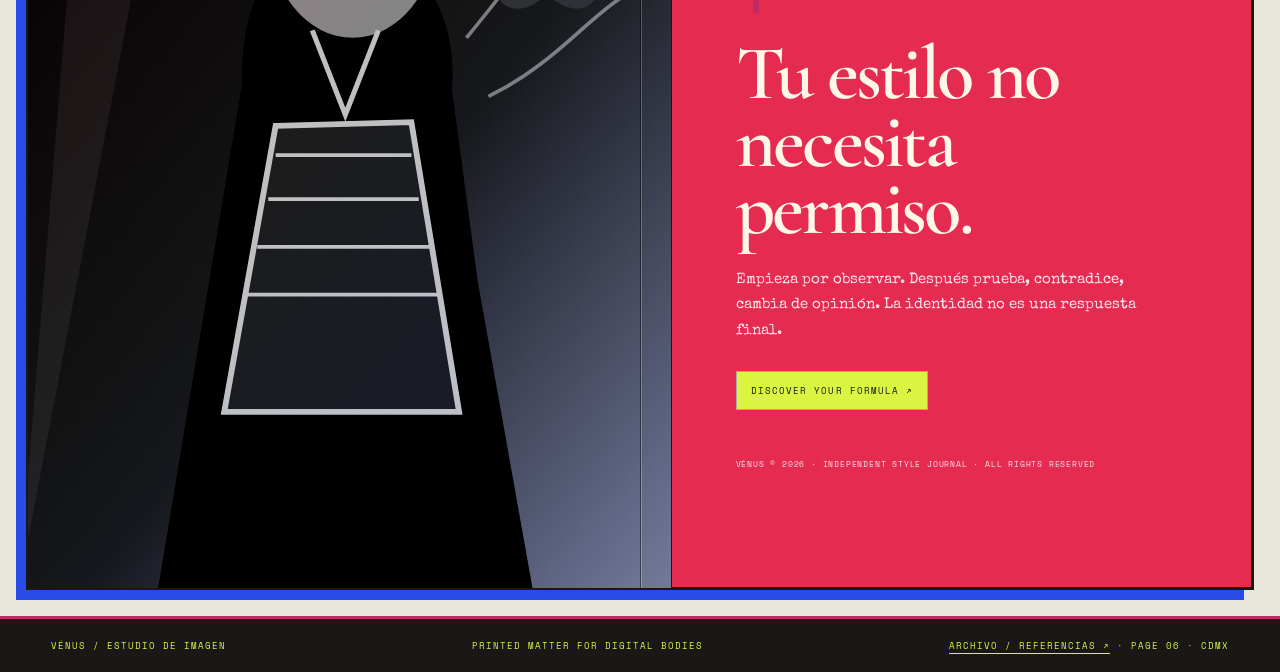
==== commit 98a13083: "feat(nav): add Style Lab link to home" ====
--- a/index.html
+++ b/index.html
@@ -16,7 +16,7 @@
 <header class="journal-masthead">
   <a class="journal-logo" href="index.html" aria-label="VÉNUS, inicio">VÉNUS</a>
   <div class="masthead-center">INDEPENDENT STYLE JOURNAL<br><span>CDMX · EST. MMXXVI</span></div>
-  <div class="masthead-issue">PART 07<br>VOL. 001 / 2026<br><nav class="masthead-links" data-global-nav aria-label="Navegación principal"><a data-nav-link href="app-v2.html">TEST</a><a data-nav-link href="perfil.html">PERFIL</a><a data-nav-link href="glowup.html">GLOW UP</a><a data-nav-link href="archivo.html">ARCHIVO ↗</a></nav></div></div>
+  <div class="masthead-issue">PART 07<br>VOL. 001 / 2026<br><nav class="masthead-links" data-global-nav aria-label="Navegación principal"><a data-nav-link href="app-v2.html">TEST</a><a data-nav-link href="perfil.html">PERFIL</a><a data-nav-link href="glowup.html">GLOW UP</a><a data-nav-link href="archivo.html">ARCHIVO ↗</a><a data-nav-link href="atelier.html">STYLE LAB ↗</a></nav></div></div>
 </header>
 <main id="contenido" class="journal-main">
   <section class="cover-spread spread" aria-labelledby="cover-title">
--- a/styles.css
+++ b/styles.css
@@ -4121,3 +4121,72 @@
 .archive-photo-grid img:hover{
   filter:none !important;
 }
+
+/* VÉNUS / resultados desplegados como atlas editorial */
+.venus-breakdown,.venus-style-atlas{margin:28px 0 42px;color:var(--v-ink)}
+.venus-breakdown-head,.venus-atlas-title{padding:22px 0 18px;border-block:1px solid var(--v-ink)}
+.venus-breakdown-head>small,.venus-atlas-title>small,.venus-breakdown-card>small,.venus-atlas-panel>small{font:9px var(--v-caption);letter-spacing:.16em;text-transform:uppercase;color:var(--v-accent)}
+.venus-breakdown-head h2,.venus-atlas-title h2{font:600 clamp(30px,4vw,48px) var(--v-editorial);margin:8px 0}
+.venus-breakdown-head p,.venus-atlas-title p{max-width:720px;line-height:1.65;color:var(--v-muted);margin:0}
+.venus-breakdown-grid{display:grid;grid-template-columns:repeat(2,minmax(0,1fr));gap:1px;background:var(--v-ink);border:1px solid var(--v-ink)}
+.venus-breakdown-card{background:var(--v-paper-light);padding:clamp(16px,2.4vw,28px);min-width:0}
+.venus-breakdown-card h3{font:600 clamp(22px,2.6vw,34px) var(--v-editorial);margin:12px 0}
+.venus-breakdown-card p{font-size:13px;line-height:1.65}
+.venus-evidence,.venus-dominant{padding:10px 12px;background:#e6dfd2;border-left:2px solid var(--v-accent)}
+.venus-observation-list,.venus-atlas-panel ul{padding-left:18px;margin:12px 0;line-height:1.7;font-size:12px}
+.venus-fineprint{font-size:10px!important;color:var(--v-muted);border-top:1px solid var(--v-rule);padding-top:10px;margin-top:14px}
+.venus-dimensions{display:grid;grid-template-columns:repeat(3,minmax(0,1fr));gap:7px;margin:14px 0}
+.venus-dimension{padding:9px;background:#e8e1d5;display:grid;gap:5px}
+.venus-dimension small{font:8px var(--v-caption);text-transform:uppercase;color:var(--v-muted)}
+.venus-dimension b{font:600 12px var(--v-editorial)}
+.venus-breakdown-swatches{display:grid;grid-template-columns:repeat(5,minmax(0,1fr));gap:6px;margin:12px 0}
+.venus-breakdown-swatches>div{min-width:0}
+.venus-breakdown-swatches i{display:block;height:48px;border:1px solid rgba(0,0,0,.22)}
+.venus-breakdown-swatches small{display:block;font:8px var(--v-caption);margin-top:5px;overflow-wrap:anywhere}
+.venus-essence-bars{display:grid;gap:9px;margin-top:15px}
+.venus-essence-row>div{display:flex;justify-content:space-between;gap:10px;font-size:11px;margin-bottom:4px}
+.venus-essence-row>i{display:block;height:6px;background:#d8d0c3;overflow:hidden}
+.venus-essence-row>i>span{display:block;height:100%;background:var(--v-accent)}
+.venus-atlas-title{margin-bottom:1px}
+.venus-atlas-grid{display:grid;grid-template-columns:repeat(3,minmax(0,1fr));gap:1px;background:var(--v-ink);border:1px solid var(--v-ink)}
+.venus-atlas-panel{background:var(--v-paper-light);padding:clamp(14px,2vw,22px);min-width:0}
+.venus-atlas-panel p{font-size:12px;line-height:1.65}
+.venus-atlas-panel>small:not(:first-child){display:block;margin-top:16px}
+.venus-figure{min-height:170px;display:grid;place-items:center;padding:10px;background:#e7dfd1;margin:12px 0}
+.venus-figure svg{max-height:160px;width:auto}
+.venus-avoid-panel{background:#e4ddd0}
+.venus-formula-panel{background:#211d1b;color:#f5f2e9}
+.venus-formula-panel>small{color:#d4b78c}
+.venus-formula-panel p{border-bottom:1px solid rgba(255,255,255,.2);padding:7px 0}
+@media(max-width:760px){.venus-breakdown-grid{grid-template-columns:1fr}.venus-atlas-grid{grid-template-columns:repeat(2,minmax(0,1fr))}}
+@media(max-width:480px){.venus-atlas-grid{grid-template-columns:1fr}.venus-dimensions{grid-template-columns:1fr 1fr}.venus-breakdown-swatches{grid-template-columns:repeat(5,minmax(0,1fr))}.venus-breakdown-swatches i{height:36px}}
+
+/* VÉNUS · Natural profile and wardrobe context */
+.venus-input-wrap{display:grid;grid-template-columns:minmax(0,1fr) auto;align-items:center;gap:7px;max-width:420px;margin:20px auto}
+.venus-profile-input{width:100%;min-height:54px;padding:12px 16px;border:1px solid var(--v-rule,#a99b84);background:var(--v-paper-light,#f6f0e5);color:var(--v-ink,#211d1b);font:600 22px var(--v-editorial,Georgia);border-radius:0}
+.venus-input-wrap>span{font:12px var(--v-caption,monospace);text-transform:uppercase}
+.venus-input-wrap>small{grid-column:1/-1;color:var(--v-muted,#766d60);font-size:11px}
+
+.venus-natural-card{grid-column:1/-1}
+.venus-natural-grid{display:grid;grid-template-columns:repeat(3,minmax(0,1fr));gap:8px;margin:14px 0}
+.venus-natural-grid>div{padding:10px;background:#e8e1d5;display:grid;gap:5px}
+.venus-natural-grid small{font:8px var(--v-caption,monospace);letter-spacing:.08em;text-transform:uppercase;color:var(--v-muted,#766d60)}
+.venus-natural-grid b{font:600 13px var(--v-editorial,Georgia)}
+.venus-capsule-plan{margin:28px 0;padding:clamp(18px,3vw,30px);background:#201c1a;color:#f4eee2;border:1px solid #92764d}
+.venus-capsule-plan>header{border-bottom:1px solid rgba(255,255,255,.25);padding-bottom:15px;margin-bottom:15px}
+.venus-capsule-plan small{font:9px var(--v-caption,monospace);letter-spacing:.14em;color:#d6b98e}
+.venus-capsule-plan h2{font:600 clamp(26px,4vw,40px) var(--v-editorial,Georgia);margin:8px 0}
+.venus-capsule-plan p{font-size:12px;line-height:1.7}
+.venus-capsule-grid{display:grid;grid-template-columns:repeat(4,minmax(0,1fr));gap:1px;background:rgba(255,255,255,.25);border:1px solid rgba(255,255,255,.25)}
+.venus-capsule-grid article{background:#201c1a;padding:14px;min-width:0}
+.venus-capsule-grid ul{padding-left:17px;font-size:12px;line-height:1.7}
+.venus-capsule-priority{border-bottom:1px solid rgba(255,255,255,.18);padding:8px 0}
+.venus-capsule-plan .venus-fineprint{color:#c7bcae;border-color:rgba(255,255,255,.2)}
+@media(max-width:760px){.venus-natural-grid{grid-template-columns:repeat(2,minmax(0,1fr))}.venus-capsule-grid{grid-template-columns:repeat(2,minmax(0,1fr))}}
+@media(max-width:420px){.venus-natural-grid{grid-template-columns:1fr}.venus-capsule-grid{grid-template-columns:1fr}}
+.venus-test-guide{max-width:720px;margin:14px auto 0;padding:12px 15px;border-left:2px solid var(--wine,#641f38);background:rgba(100,31,56,.06);font-size:12px;line-height:1.65;color:var(--v-muted,#766d60)}
+
+.venus-method-sources{margin-top:12px;border-top:1px solid var(--v-rule,#a99b84);padding-top:10px}
+.venus-method-sources summary{cursor:pointer;font:10px var(--v-caption,monospace);letter-spacing:.08em;text-transform:uppercase}
+.venus-method-sources ul{padding-left:18px;line-height:1.8;font-size:11px}
+.venus-method-sources a{color:inherit;text-decoration:underline;text-underline-offset:3px}
